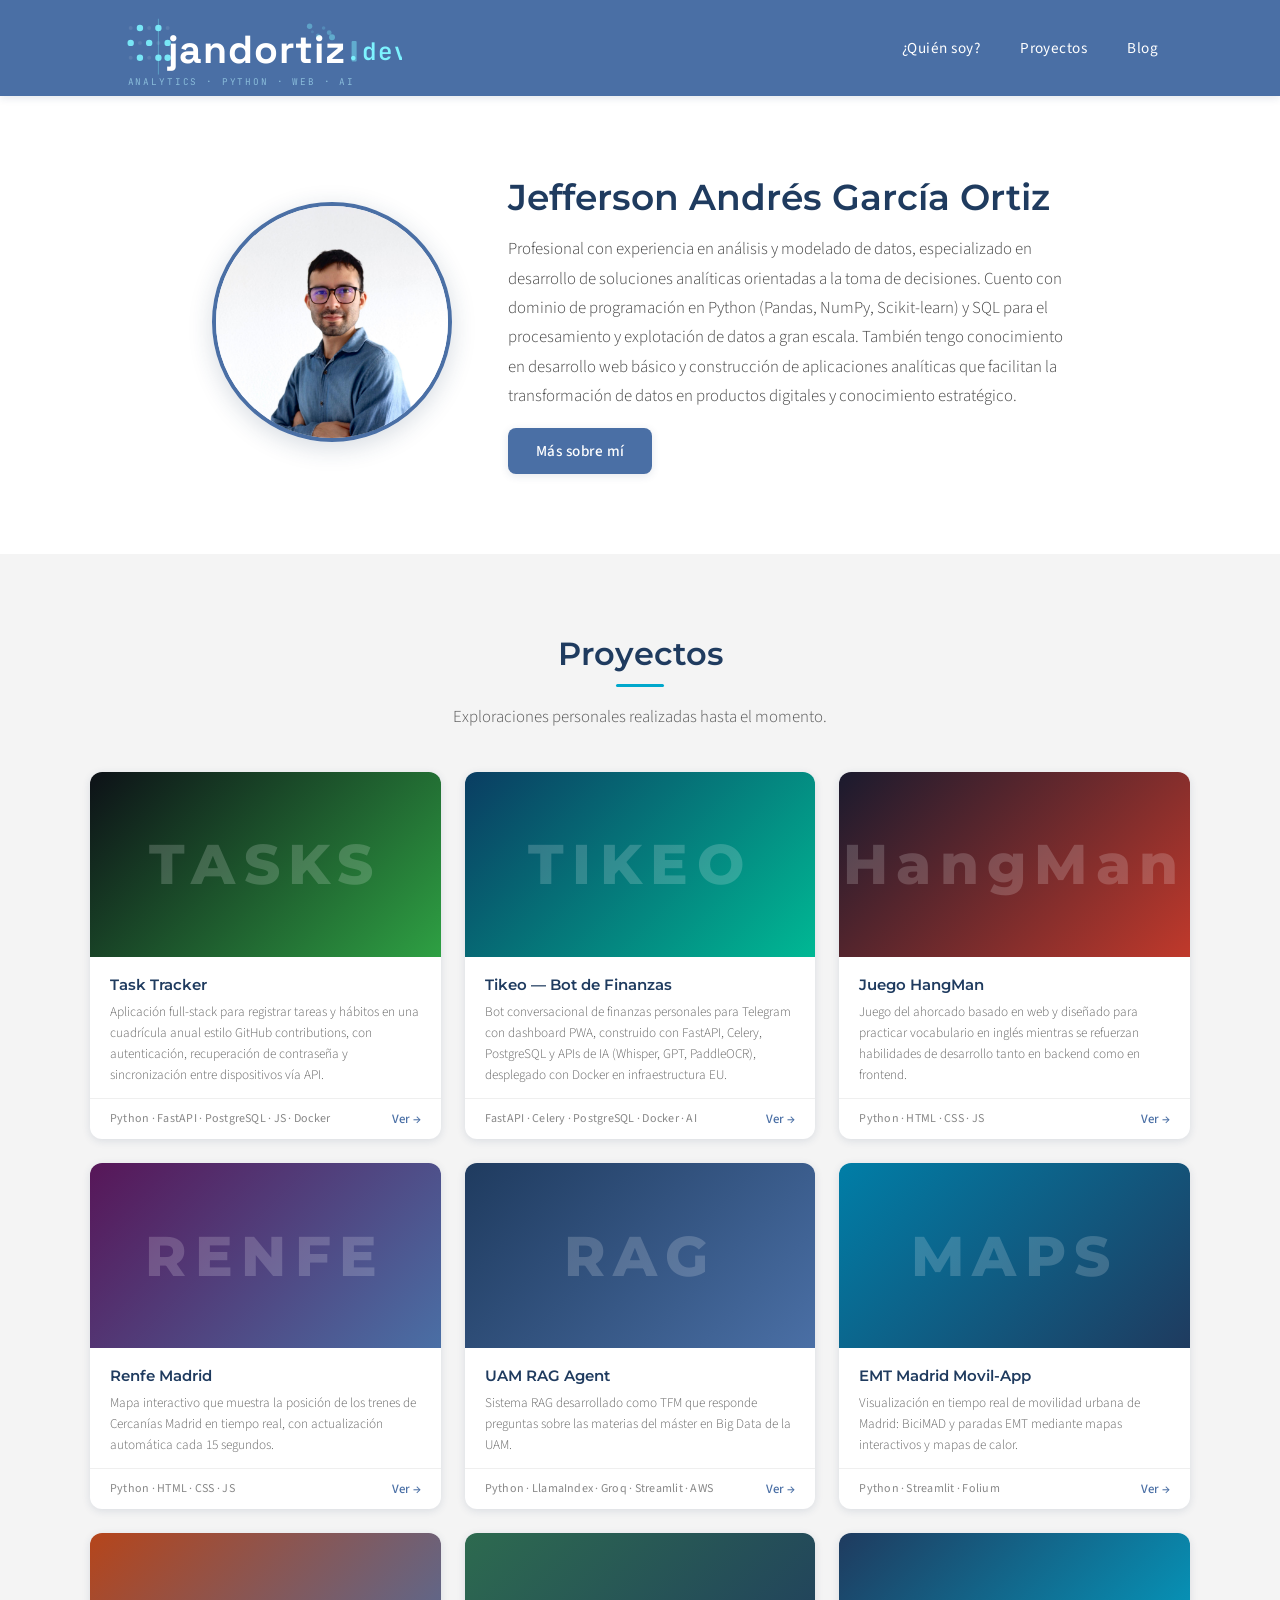
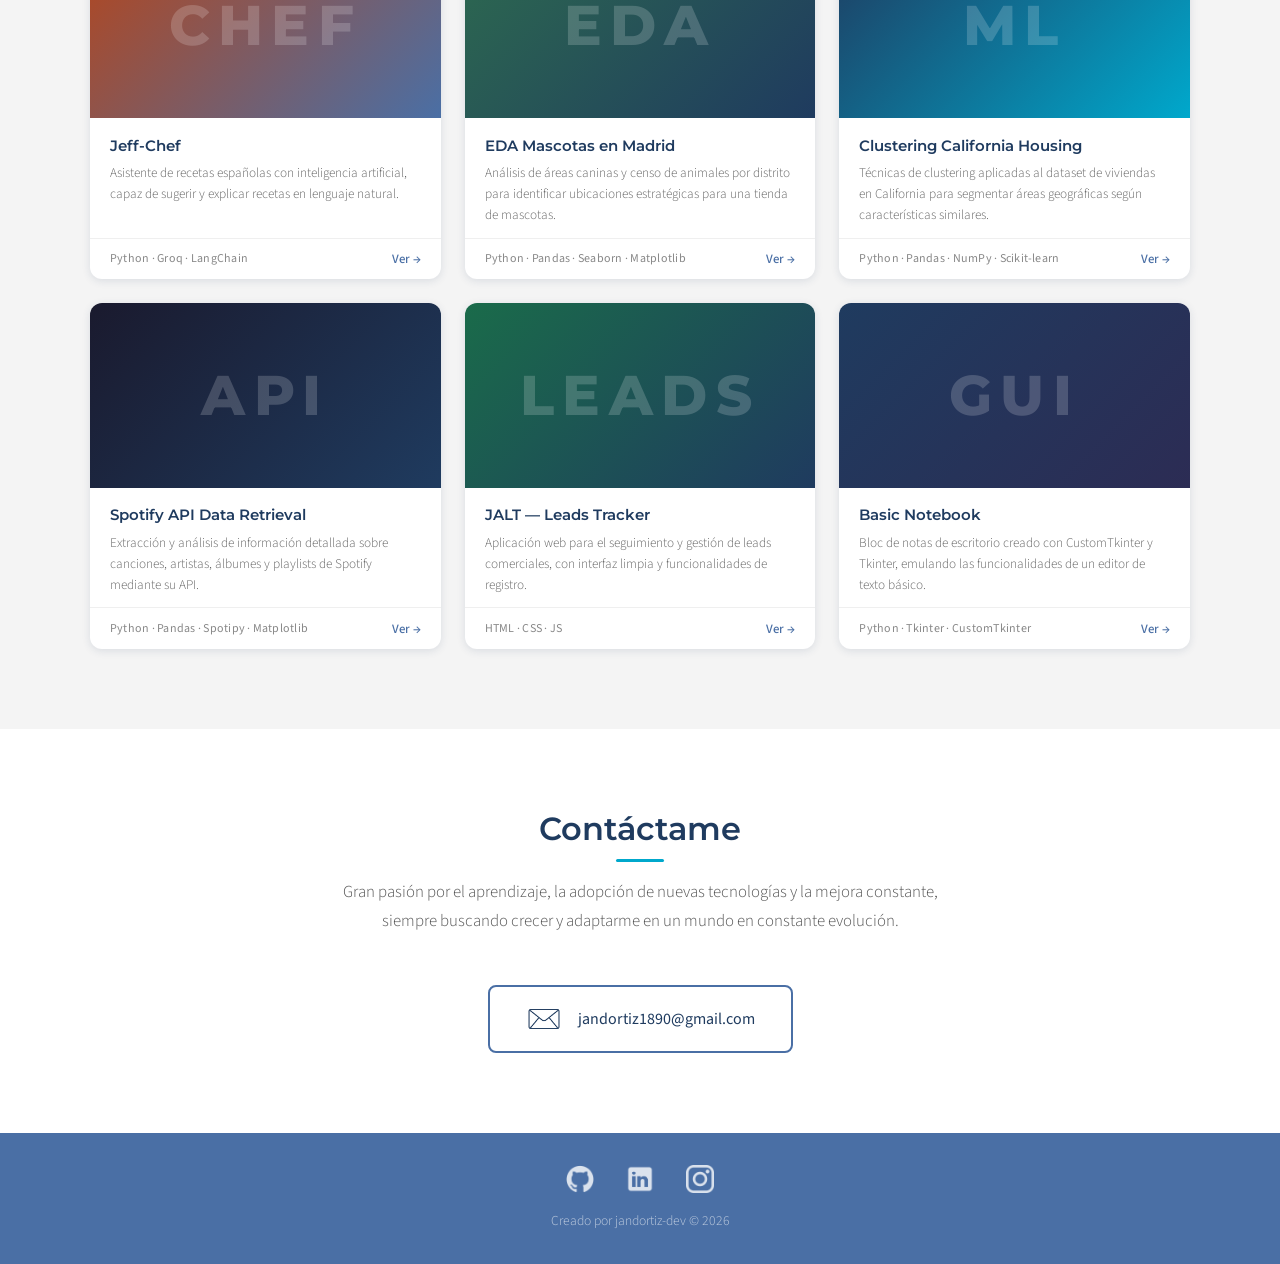
==== index.html @ bb6aba98 "feat: agrega tarjeta del proyecto Task Tracker con gradiente propio Aplicación full-stack de seguimi" ====
<!DOCTYPE html>
<html lang="es">

  <head>
    <meta charset="UTF-8">
    <meta name="viewport" content="width=device-width, initial-scale=1.0">
    <meta name="description" content="Portafolio de Jefferson Andrés García Ortiz, profesional en análisis y modelado de datos.">

    <link rel="preconnect" href="https://fonts.googleapis.com">
    <link rel="preconnect" href="https://fonts.gstatic.com" crossorigin>
    <link href="https://fonts.googleapis.com/css2?family=Montserrat:ital,wght@0,100..900;1,100..900&family=Source+Sans+3:ital,wght@0,200..900;1,200..900&display=swap" rel="stylesheet">
    <link href="https://fonts.googleapis.com/css2?family=Space+Grotesk:wght@700&family=JetBrains+Mono:wght@400;600&display=swap" rel="stylesheet">

    <link rel="stylesheet" href="./css/styles.css">

    <title>Jandortiz | Portafolio Web</title>

    <link href="./imgs/jeff-logo.png" rel="icon" type="image/x-icon">
  </head>

  <body>

    <!-- Navbar -->
    <header class="navbar-container">
      <nav class="navbar">
        <svg width="280" height="93" viewBox="0 0 280 93" xmlns="http://www.w3.org/2000/svg" aria-label="jandortiz.dev logo">
          <!-- Matrix dots -->
          <circle cx="8.68" cy="26.04" r="2" fill="rgba(255,255,255,0.18)" opacity="0.5"/>
          <circle cx="17.92" cy="26.04" r="3.2" fill="#7df3ff" opacity="0.9"/>
          <circle cx="27.16" cy="26.04" r="2" fill="rgba(255,255,255,0.18)" opacity="0.5"/>
          <circle cx="36.40" cy="26.04" r="3.2" fill="#7df3ff" opacity="0.9"/>
          <circle cx="45.64" cy="26.04" r="2" fill="rgba(255,255,255,0.18)" opacity="0.5"/>
          <circle cx="8.68" cy="40.92" r="3.2" fill="#7df3ff" opacity="0.9"/>
          <circle cx="17.92" cy="40.92" r="2" fill="rgba(255,255,255,0.18)" opacity="0.5"/>
          <circle cx="27.16" cy="40.92" r="3.2" fill="#7df3ff" opacity="0.9"/>
          <circle cx="36.40" cy="40.92" r="2" fill="rgba(255,255,255,0.18)" opacity="0.5"/>
          <circle cx="45.64" cy="40.92" r="3.2" fill="#7df3ff" opacity="0.9"/>
          <circle cx="8.68" cy="55.80" r="2" fill="rgba(255,255,255,0.18)" opacity="0.5"/>
          <circle cx="17.92" cy="55.80" r="3.2" fill="#7df3ff" opacity="0.9"/>
          <circle cx="27.16" cy="55.80" r="2" fill="rgba(255,255,255,0.18)" opacity="0.5"/>
          <circle cx="36.40" cy="55.80" r="3.2" fill="#7df3ff" opacity="0.9"/>
          <circle cx="45.64" cy="55.80" r="3.2" fill="#7df3ff" opacity="0.9"/>
          <!-- Vertical separator -->
          <line x1="36.40" y1="16.74" x2="36.40" y2="72.54" stroke="#7df3ff" stroke-width="1" opacity="0.35"/>
          <!-- Main wordmark -->
          <text x="46.20" y="51.15" dominant-baseline="middle" font-family="'Space Grotesk', sans-serif" font-weight="700" font-size="39.1" fill="#ffffff" letter-spacing="1">jandortiz<tspan font-family="'JetBrains Mono', monospace" font-weight="600" font-size="24.2" fill="#7df3ff">.dev</tspan></text>
          <!-- Scatter dots -->
          <circle cx="190.40" cy="29.76" r="1.5" fill="#7df3ff" opacity="0.15"/>
          <circle cx="201.60" cy="26.04" r="1.8" fill="#7df3ff" opacity="0.21"/>
          <circle cx="196.00" cy="33.48" r="2.1" fill="#7df3ff" opacity="0.27"/>
          <circle cx="207.20" cy="30.69" r="2.4" fill="#7df3ff" opacity="0.33"/>
          <circle cx="187.60" cy="24.18" r="2.7" fill="#7df3ff" opacity="0.39"/>
          <circle cx="210.00" cy="35.34" r="3.0" fill="#7df3ff" opacity="0.45"/>
          <!-- Cursor blink -->
          <rect x="229.60" y="39.06" width="5.04" height="20.46" rx="1" fill="#7df3ff" opacity="0.7">
            <animate attributeName="opacity" values="0.7;0.1;0.7" dur="1.2s" repeatCount="indefinite"/>
          </rect>
          <!-- Subtitle -->
          <text x="5.60" y="80.91" dominant-baseline="middle" font-family="'JetBrains Mono', monospace" font-weight="400" font-size="9.3" fill="rgba(180,240,255,0.6)" letter-spacing="4" textLength="229.60" lengthAdjust="spacing">ANALYTICS · PYTHON · WEB · AI</text>
        </svg>
        <ul class="nav-links">
          <li><a href="#sobre-mi">¿Quién soy?</a></li>
          <li><a href="#proyectos-personales">Proyectos</a></li>
          <li><a href="#">Blog</a></li>
        </ul>
      </nav>
    </header>

    <main>

      <!-- Sección hero -->
      <section class="hero-container" id="sobre-mi">
        <div class="hero-image">
          <img src="./imgs/foto_jefferson.jpg" alt="Foto de perfil de Jefferson García" />
        </div>
        <div class="hero-description">
          <!-- <span class="hero-label">Data Scientist & Analista de Datos</span> -->
          <h1>Jefferson Andrés García Ortiz</h1>
          <p class="hero-text">Profesional con experiencia en análisis y modelado de datos, especializado en desarrollo de soluciones analíticas orientadas a la toma de decisiones. Cuento con dominio de programación en Python (Pandas, NumPy, Scikit-learn) y SQL para el procesamiento y explotación de datos a gran escala. También tengo conocimiento en desarrollo web básico  y construcción de aplicaciones analíticas que facilitan la transformación de datos en productos digitales y conocimiento estratégico.</p>

          <a href="https://github.com/jandortiz/curriculum-vitae/blob/curriculum-vitae-pdf/jeff-curriculum-es.pdf" class="curriculum-pdf" target="_blank">Más sobre mí</a>
        </div>
      </section>

      <!-- Sección proyectos personales -->
      <section class="project-container" id="proyectos-personales">
        <div class="section-header">
          <h2>Proyectos</h2>
          <p class="section-subtitle">Exploraciones personales realizadas hasta el momento.</p>
        </div>

        <div class="project-grid">

          <!-- Task Tracker -->
          <article class="project-card">
            <a href="https://task-tracker.jandortiz.com/" target="_blank" class="card-thumb card-thumb--tracker">
              <span>TASKS</span>
            </a>
            <div class="card-body">
              <h3 class="card-title">Task Tracker</h3>
              <p class="card-desc">Aplicación full-stack para registrar tareas y hábitos en una cuadrícula anual estilo GitHub contributions, con autenticación, recuperación de contraseña y sincronización entre dispositivos vía API.</p>
            </div>
            <div class="card-footer">
              <div class="card-tech">
                <span class="card-tech-text">Python · FastAPI · PostgreSQL · JS · Docker</span>
              </div>
              <a href="https://task-tracker.jandortiz.com/" target="_blank" class="card-link">Ver →</a>
            </div>
          </article>

          <!-- Tikeo Bot -->
          <article class="project-card">
            <a href="https://web.telegram.org/k/#@tikeo_dev_bot" target="_blank" class="card-thumb card-thumb--tikeo">
              <span>TIKEO</span>
            </a>
            <div class="card-body">
              <h3 class="card-title">Tikeo — Bot de Finanzas</h3>
              <p class="card-desc">Bot conversacional de finanzas personales para Telegram con dashboard PWA, construido con FastAPI, Celery, PostgreSQL y APIs de IA (Whisper, GPT, PaddleOCR), desplegado con Docker en infraestructura EU.</p>
            </div>
            <div class="card-footer">
              <div class="card-tech">
                <span class="card-tech-text">FastAPI · Celery · PostgreSQL · Docker · AI</span>
              </div>
              <a href="https://web.telegram.org/k/#@tikeo_dev_bot" target="_blank" class="card-link">Ver →</a>
            </div>
          </article>

          <!-- The HangMan Game-->
          <article class="project-card">
            <a href="https://hangman-game.jandortiz.com/" target="_blank" class="card-thumb card-thumb--game">
              <span>HangMan</span>
            </a>
            <div class="card-body">
              <h3 class="card-title">Juego HangMan</h3>
              <p class="card-desc">Juego del ahorcado basado en web y diseñado para practicar vocabulario en inglés mientras se refuerzan habilidades de desarrollo tanto en backend como en frontend.</p>
            </div>
            <div class="card-footer">
              <div class="card-tech">
                <span class="card-tech-text">Python · HTML · CSS  · JS</span>
              </div>
              <a href="https://github.com/jandortiz/the-hangman-game" target="_blank" class="card-link">Ver →</a>
            </div>
          </article>

          <!-- RENFE Madrid-->
          <article class="project-card">
            <a href="https://renfe-madrid.jandortiz.com/" target="_blank" class="card-thumb card-thumb--re">
              <span>RENFE</span>
            </a>
            <div class="card-body">
              <h3 class="card-title">Renfe Madrid</h3>
              <p class="card-desc">Mapa interactivo que muestra la posición de los trenes de Cercanías Madrid en tiempo real, con actualización automática cada 15 segundos.</p>
            </div>
            <div class="card-footer">
              <div class="card-tech">
                <span class="card-tech-text">Python · HTML · CSS  · JS</span>
              </div>
              <a href="https://github.com/jandortiz/renfe-trains-madrid" target="_blank" class="card-link">Ver →</a>
            </div>
          </article>

          <!-- UAM RAG Agent -->
          <article class="project-card">
            <a href="https://github.com/jandortiz/uam-rag-agent" target="_blank" class="card-thumb card-thumb--ai">
              <span>RAG</span>
            </a>
            <div class="card-body">
              <h3 class="card-title">UAM RAG Agent</h3>
              <p class="card-desc">Sistema RAG desarrollado como TFM que responde preguntas sobre las materias del máster en Big Data de la UAM.</p>
            </div>
            <div class="card-footer">
              <div class="card-tech">
                <span class="card-tech-text">Python · LlamaIndex · Groq · Streamlit · AWS</span>
              </div>
              <a href="https://github.com/jandortiz/uam-rag-agent" target="_blank" class="card-link">Ver →</a>
            </div>
          </article>

          <!-- EMT Madrid Webapp -->
          <article class="project-card">
            <a href="https://github.com/jandortiz/EMT-Madrid-Webapp" target="_blank" class="card-thumb card-thumb--web">
              <span>MAPS</span>
            </a>
            <div class="card-body">
              <h3 class="card-title">EMT Madrid Movil-App</h3>
              <p class="card-desc">Visualización en tiempo real de movilidad urbana de Madrid: BiciMAD y paradas EMT mediante mapas interactivos y mapas de calor.</p>
            </div>
            <div class="card-footer">
              <div class="card-tech">
                <span class="card-tech-text">Python · Streamlit · Folium</span>
              </div>
              <a href="https://github.com/jandortiz/EMT-Madrid-Webapp" target="_blank" class="card-link">Ver →</a>
            </div>
          </article>

          <!-- Jeff-Chef -->
          <article class="project-card">
            <a href="https://jeff-chef.jandortiz.com/" target="_blank" class="card-thumb card-thumb--warm">
              <span>CHEF</span>
            </a>
            <div class="card-body">
              <h3 class="card-title">Jeff-Chef</h3>
              <p class="card-desc">Asistente de recetas españolas con inteligencia artificial, capaz de sugerir y explicar recetas en lenguaje natural.</p>
            </div>
            <div class="card-footer">
              <div class="card-tech">
                <span class="card-tech-text">Python · Groq · LangChain</span>
              </div>
              <a href="https://github.com/jandortiz/Jeff-Chef" target="_blank" class="card-link">Ver →</a>
            </div>
          </article>

          <!-- EDA Mascotas Madrid -->
          <article class="project-card">
            <a href="https://www.kaggle.com/code/jeffersongarciaor/eda-mascotas-de-compa-a-madrid/edit" target="_blank" class="card-thumb card-thumb--data">
              <span>EDA</span>
            </a>
            <div class="card-body">
              <h3 class="card-title">EDA Mascotas en Madrid</h3>
              <p class="card-desc">Análisis de áreas caninas y censo de animales por distrito para identificar ubicaciones estratégicas para una tienda de mascotas.</p>
            </div>
            <div class="card-footer">
              <div class="card-tech">
                <span class="card-tech-text">Python · Pandas · Seaborn · Matplotlib</span>
              </div>
              <a href="https://www.kaggle.com/code/jeffersongarciaor/eda-mascotas-de-compa-a-madrid/edit" target="_blank" class="card-link">Ver →</a>
            </div>
          </article>

          <!-- California Housing Clustering -->
          <article class="project-card">
            <a href="https://www.kaggle.com/code/jeffersongarciaor/californiahousingclustering" target="_blank" class="card-thumb card-thumb--ml">
              <span>ML</span>
            </a>
            <div class="card-body">
              <h3 class="card-title">Clustering California Housing</h3>
              <p class="card-desc">Técnicas de clustering aplicadas al dataset de viviendas en California para segmentar áreas geográficas según características similares.</p>
            </div>
            <div class="card-footer">
              <div class="card-tech">
                <span class="card-tech-text">Python · Pandas · NumPy · Scikit-learn</span>
              </div>
              <a href="https://www.kaggle.com/code/jeffersongarciaor/californiahousingclustering" target="_blank" class="card-link">Ver →</a>
            </div>
          </article>

          <!-- Spotify API -->
          <article class="project-card">
            <a href="https://www.kaggle.com/code/jeffersongarciaor/spotify-api-data-retrieving" target="_blank" class="card-thumb card-thumb--spotify">
              <span>API</span>
            </a>
            <div class="card-body">
              <h3 class="card-title">Spotify API Data Retrieval</h3>
              <p class="card-desc">Extracción y análisis de información detallada sobre canciones, artistas, álbumes y playlists de Spotify mediante su API.</p>
            </div>
            <div class="card-footer">
              <div class="card-tech">
                <span class="card-tech-text">Python · Pandas · Spotipy · Matplotlib</span>
              </div>
              <a href="https://www.kaggle.com/code/jeffersongarciaor/spotify-api-data-retrieving" target="_blank" class="card-link">Ver →</a>
            </div>
          </article>

          <!-- JALT Leads Tracker -->
          <article class="project-card">
            <a href="https://github.com/jandortiz/jalt-Just-Another-Leads-Tracker" target="_blank" class="card-thumb card-thumb--leads">
              <span>LEADS</span>
            </a>
            <div class="card-body">
              <h3 class="card-title">JALT — Leads Tracker</h3>
              <p class="card-desc">Aplicación web para el seguimiento y gestión de leads comerciales, con interfaz limpia y funcionalidades de registro.</p>
            </div>
            <div class="card-footer">
              <div class="card-tech">
                <span class="card-tech-text">HTML · CSS · JS</span>
              </div>
              <a href="https://github.com/jandortiz/jalt-Just-Another-Leads-Tracker" target="_blank" class="card-link">Ver →</a>
            </div>
          </article>

          <!-- Basic Notebook -->
          <article class="project-card">
            <a href="https://github.com/jandortiz/basic_notebook" target="_blank" class="card-thumb card-thumb--code">
              <span>GUI</span>
            </a>
            <div class="card-body">
              <h3 class="card-title">Basic Notebook</h3>
              <p class="card-desc">Bloc de notas de escritorio creado con CustomTkinter y Tkinter, emulando las funcionalidades de un editor de texto básico.</p>
            </div>
            <div class="card-footer">
              <div class="card-tech">
                <span class="card-tech-text">Python · Tkinter · CustomTkinter</span>
              </div>
              <a href="https://github.com/jandortiz/basic_notebook" target="_blank" class="card-link">Ver →</a>
            </div>
          </article>

        </div>
      </section>

      <!-- Sección contáctame -->
      <section class="contactme-container">
        <div class="section-header">
          <h2>Contáctame</h2>
          <p class="section-subtitle">Gran pasión por el aprendizaje, la adopción de nuevas tecnologías y la mejora constante, siempre buscando crecer y adaptarme en un mundo en constante evolución.</p>
        </div>
        <div class="contactme-links">
          <a href="mailto:jandortiz1890@gmail.com" class="contact-link">
            <img class="contact-img" src="./imgs/correo.png" width="36px" alt="Correo electrónico" />
            <span>jandortiz1890@gmail.com</span>
          </a>
        </div>
      </section>

    </main>

    <!-- Pie de página -->
    <footer class="footer-container">
      <div class="footer-content">
        <div class="footer-links">
          <a href="https://github.com/jandortiz" target="_blank"><img class="footer-img" src="./imgs/github-mark.png" width="28px" alt="Github" /></a>
          <a href="https://www.linkedin.com/in/jandortiz/" target="_blank"><img class="footer-img" src="./imgs/linkedin-mark.png" width="28px" alt="LinkedIn" /></a>
          <a href="https://www.instagram.com/jand_ortiz90/" target="_blank"><img class="footer-img" src="./imgs/instagram-mark.png" width="28px" alt="Instagram" /></a>
        </div>
        <p>Creado por jandortiz-dev &copy; <span id="year"></span></p>
      </div>
    </footer>

  <script>
    document.getElementById("year").textContent = new Date().getFullYear();
  </script>
  </body>
</html>
---- css/styles.css ----
/* ========================
   Variables
   ======================== */
:root {
  --color-primary: #1f3b5f;
  --color-brand: #4a6fa5;
  --color-accent: #00A8CC;
  --color-bg-light: #f4f4f4;
  --color-white: #ffffff;
  --font-heading: "Montserrat", sans-serif;
  --font-body: "Source Sans 3", sans-serif;
  --shadow-sm: 0 2px 8px rgba(31, 59, 95, 0.12);
  --shadow-md: 0 6px 24px rgba(31, 59, 95, 0.18);
  --radius: 8px;
  --transition: 0.3s ease;
}


/* ========================
   Reset
   ======================== */
*, *::before, *::after {
  box-sizing: border-box;
  margin: 0;
  padding: 0;
}

html {
  scroll-behavior: smooth;
}

body {
  font-family: var(--font-body);
  color: var(--color-primary);
  background-color: var(--color-white);
}


/* ========================
   Tipografía
   ======================== */
h1 {
  font-family: var(--font-heading);
  font-weight: 600;
  font-size: 2.25rem;
  line-height: 1.2;
  color: var(--color-primary);
}

h2 {
  font-family: var(--font-heading);
  font-weight: 600;
  font-size: 2rem;
  color: var(--color-primary);
  position: relative;
  display: inline-block;
  padding-bottom: 14px;
}

h2::after {
  content: "";
  position: absolute;
  bottom: 0;
  left: 50%;
  transform: translateX(-50%);
  width: 48px;
  height: 3px;
  background: var(--color-accent);
  border-radius: 2px;
}

p {
  font-family: var(--font-body);
  font-weight: 300;
  line-height: 1.75;
}

a {
  text-decoration: none;
  color: inherit;
  transition: color var(--transition);
}


/* ========================
   Navbar
   ======================== */
.navbar-container {
  position: sticky;
  top: 0;
  z-index: 100;
  background-color: var(--color-brand);
  box-shadow: var(--shadow-sm);
}

.navbar {
  display: flex;
  align-items: center;
  justify-content: space-between;
  max-width: 1100px;
  margin: 0 auto;
  padding: 0 2rem;
  height: 96px;
}

.navbar img {
  display: block;
}

.nav-links {
  list-style: none;
  display: flex;
  gap: 2.5rem;
}

.nav-links a {
  color: var(--color-white);
  font-family: var(--font-body);
  font-weight: 400;
  font-size: 0.95rem;
  letter-spacing: 0.03em;
  padding-bottom: 4px;
  border-bottom: 2px solid transparent;
  transition: border-color var(--transition);
}

.nav-links a:hover {
  color: var(--color-white);
  border-bottom-color: var(--color-accent);
}


/* ========================
   Hero
   ======================== */
.hero-container {
  display: flex;
  flex-wrap: wrap;
  align-items: center;
  justify-content: center;
  gap: 3.5rem;
  padding: 5rem 2rem;
  max-width: 1100px;
  margin: 0 auto;
}

.hero-image img {
  width: 240px;
  height: 240px;
  object-fit: cover;
  border-radius: 50%;
  border: 4px solid var(--color-brand);
  box-shadow: var(--shadow-md);
}

.hero-description {
  flex: 1;
  min-width: 280px;
  max-width: 560px;
  display: flex;
  flex-direction: column;
  gap: 1rem;
}

.hero-label {
  font-family: var(--font-body);
  font-size: 0.85rem;
  font-weight: 500;
  color: var(--color-brand);
  letter-spacing: 0.08em;
  text-transform: uppercase;
}

.hero-text {
  font-size: 1.05rem;
  color: #444;
}

.curriculum-pdf {
  display: inline-block;
  align-self: flex-start;
  background-color: var(--color-brand);
  color: var(--color-white);
  border-radius: var(--radius);
  padding: 12px 28px;
  font-family: var(--font-body);
  font-weight: 500;
  font-size: 0.95rem;
  letter-spacing: 0.03em;
  box-shadow: var(--shadow-sm);
  transition: background-color var(--transition), box-shadow var(--transition), transform var(--transition);
}

.curriculum-pdf:hover {
  background-color: var(--color-accent);
  color: var(--color-white);
  box-shadow: var(--shadow-md);
  transform: translateY(-2px);
}


/* ========================
   Secciones compartidas
   ======================== */
.section-header {
  text-align: center;
  margin-bottom: 2.5rem;
}

.section-subtitle {
  margin-top: 1rem;
  font-size: 1.05rem;
  color: #555;
  max-width: 620px;
  margin-left: auto;
  margin-right: auto;
}


/* ========================
   Proyectos
   ======================== */
.project-container {
  width: 100%;
  padding: 5rem 2rem;
  background-color: var(--color-bg-light);
}

.project-container .section-header {
  max-width: 1100px;
  margin-left: auto;
  margin-right: auto;
}

/* Grid */
.project-grid {
  display: grid;
  grid-template-columns: repeat(3, 1fr);
  gap: 1.5rem;
  max-width: 1100px;
  margin: 0 auto;
}

/* Tarjeta */
.project-card {
  background: var(--color-white);
  border-radius: 12px;
  overflow: hidden;
  box-shadow: var(--shadow-sm);
  display: flex;
  flex-direction: column;
  transition: box-shadow var(--transition), transform var(--transition);
}

.project-card:hover {
  box-shadow: var(--shadow-md);
  transform: translateY(-5px);
}

/* Portada */
.card-thumb {
  display: block;
  height: 185px;
  overflow: hidden;
  flex-shrink: 0;
}

.card-thumb img {
  width: 100%;
  height: 100%;
  object-fit: cover;
  transition: transform 0.4s ease;
}

.project-card:hover .card-thumb img {
  transform: scale(1.05);
}

/* Portadas con gradiente */
.card-thumb--re,
.card-thumb--tracker,
.card-thumb--tikeo,
.card-thumb--game,
.card-thumb--ai,
.card-thumb--web,
.card-thumb--warm,
.card-thumb--data,
.card-thumb--ml,
.card-thumb--spotify,
.card-thumb--leads,
.card-thumb--code {
  display: flex;
  align-items: center;
  justify-content: center;
}

.card-thumb--re      { background: linear-gradient(135deg, #571658 0%, #4a6fa5 100%); }
.card-thumb--tracker { background: linear-gradient(135deg, #0d1117 0%, #2ea043 100%); }
.card-thumb--tikeo   { background: linear-gradient(135deg, #0a3d62 0%, #00b894 100%); }
.card-thumb--game    { background: linear-gradient(135deg, #1a1a2e 0%, #c0392b 100%); }
.card-thumb--ai      { background: linear-gradient(135deg, #1f3b5f 0%, #4a6fa5 100%); }
.card-thumb--web     { background: linear-gradient(135deg, #007ea7 0%, #1f3b5f 100%); }
.card-thumb--warm    { background: linear-gradient(135deg, #b5451b 0%, #4a6fa5 100%); }
.card-thumb--data    { background: linear-gradient(135deg, #2d6a4f 0%, #1f3b5f 100%); }
.card-thumb--ml      { background: linear-gradient(135deg, #1f3b5f 0%, #00A8CC 100%); }
.card-thumb--spotify { background: linear-gradient(135deg, #1a1a2e 0%, #1f3b5f 100%); }
.card-thumb--leads   { background: linear-gradient(135deg, #1a6b4a 0%, #1f3b5f 100%); }
.card-thumb--code    { background: linear-gradient(135deg, #1f3b5f 0%, #2c2c54 100%); }

.card-thumb--re span,
.card-thumb--tracker span,
.card-thumb--tikeo span,
.card-thumb--game span,
.card-thumb--ai span,
.card-thumb--web span,
.card-thumb--warm span,
.card-thumb--data span,
.card-thumb--ml span,
.card-thumb--spotify span,
.card-thumb--leads span,
.card-thumb--code span {
  font-family: var(--font-heading);
  font-size: 3.5rem;
  font-weight: 800;
  color: rgba(255, 255, 255, 0.18);
  letter-spacing: 0.15em;
  user-select: none;
}

/* Cuerpo */
.card-body {
  padding: 1.1rem 1.25rem 0.75rem;
  flex: 1;
}

.card-title {
  font-family: var(--font-heading);
  font-size: 0.95rem;
  font-weight: 600;
  color: var(--color-primary);
  margin-bottom: 0.45rem;
}

.card-desc {
  font-size: 0.83rem;
  color: #666;
  line-height: 1.6;
}

/* Footer de tarjeta */
.card-footer {
  display: flex;
  align-items: center;
  justify-content: space-between;
  padding: 0.7rem 1.25rem;
  border-top: 1px solid #efefef;
}

.card-tech {
  display: flex;
  align-items: center;
  gap: 7px;
}

.card-tech img {
  display: block;
  opacity: 0.85;
}

.card-tech-text {
  font-family: var(--font-body);
  font-size: 0.75rem;
  font-weight: 400;
  color: #888;
  letter-spacing: 0.02em;
}

.card-link {
  display: flex;
  align-items: center;
  gap: 5px;
  font-family: var(--font-body);
  font-size: 0.8rem;
  font-weight: 500;
  color: var(--color-brand);
  white-space: nowrap;
  transition: color var(--transition);
}

.card-link img {
  filter: invert(35%) sepia(28%) saturate(800%) hue-rotate(182deg) brightness(90%);
}

.card-link:hover {
  color: var(--color-accent);
}


/* ========================
   Contáctame
   ======================== */
.contactme-container {
  width: 100%;
  padding: 5rem 2rem;
  display: flex;
  flex-direction: column;
  align-items: center;
}

.contactme-links {
  display: flex;
  flex-direction: column;
  align-items: center;
  gap: 1rem;
  margin-top: 0.5rem;
}

.contact-link {
  display: flex;
  align-items: center;
  gap: 1rem;
  padding: 0.875rem 2.25rem;
  border: 2px solid var(--color-brand);
  border-radius: var(--radius);
  color: var(--color-primary);
  font-family: var(--font-body);
  font-size: 1rem;
  font-weight: 400;
  transition: background-color var(--transition), color var(--transition);
}

.contact-link:hover {
  background-color: var(--color-brand);
  color: var(--color-white);
}

.contact-img {
  filter: invert(16%) sepia(60%) saturate(1043%) hue-rotate(182deg) brightness(91%) contrast(86%);
  transition: filter var(--transition);
}

.contact-link:hover .contact-img {
  filter: brightness(0) invert(1);
}


/* ========================
   Footer
   ======================== */
.footer-container {
  background-color: var(--color-brand);
  width: 100%;
}

.footer-content {
  display: flex;
  flex-direction: column;
  align-items: center;
  gap: 1rem;
  padding: 2rem;
  max-width: 1100px;
  margin: 0 auto;
}

.footer-links {
  display: flex;
  gap: 2rem;
  align-items: center;
}

.footer-img {
  display: block;
  filter: brightness(0) invert(1);
  opacity: 0.8;
  transition: opacity var(--transition), transform var(--transition), filter var(--transition);
}

.footer-img:hover {
  opacity: 1;
  transform: scale(1.15);
  filter: invert(43%) sepia(90%) saturate(673%) hue-rotate(149deg) brightness(98%) contrast(101%);
}

.footer-content p {
  font-family: var(--font-body);
  font-weight: 300;
  font-size: 0.85rem;
  color: rgba(255, 255, 255, 0.65);
  text-align: center;
}


/* ========================
   Responsive
   ======================== */
@media (max-width: 768px) {
  h1 { font-size: 1.8rem; }
  h2 { font-size: 1.65rem; }

  .navbar {
    padding: 0 1.25rem;
  }

  .nav-links {
    gap: 1.5rem;
  }

  .hero-container {
    flex-direction: column;
    text-align: center;
    padding: 3.5rem 1.5rem;
    gap: 2rem;
  }

  .hero-description {
    align-items: center;
  }

  .curriculum-pdf {
    align-self: center;
  }

  .project-grid {
    grid-template-columns: repeat(2, 1fr);
  }

  .project-container,
  .contactme-container {
    padding: 3.5rem 1.5rem;
  }
}

@media (max-width: 480px) {
  .nav-links {
    gap: 1rem;
  }

  .nav-links a {
    font-size: 0.85rem;
  }

  .project-grid {
    grid-template-columns: 1fr;
  }
}
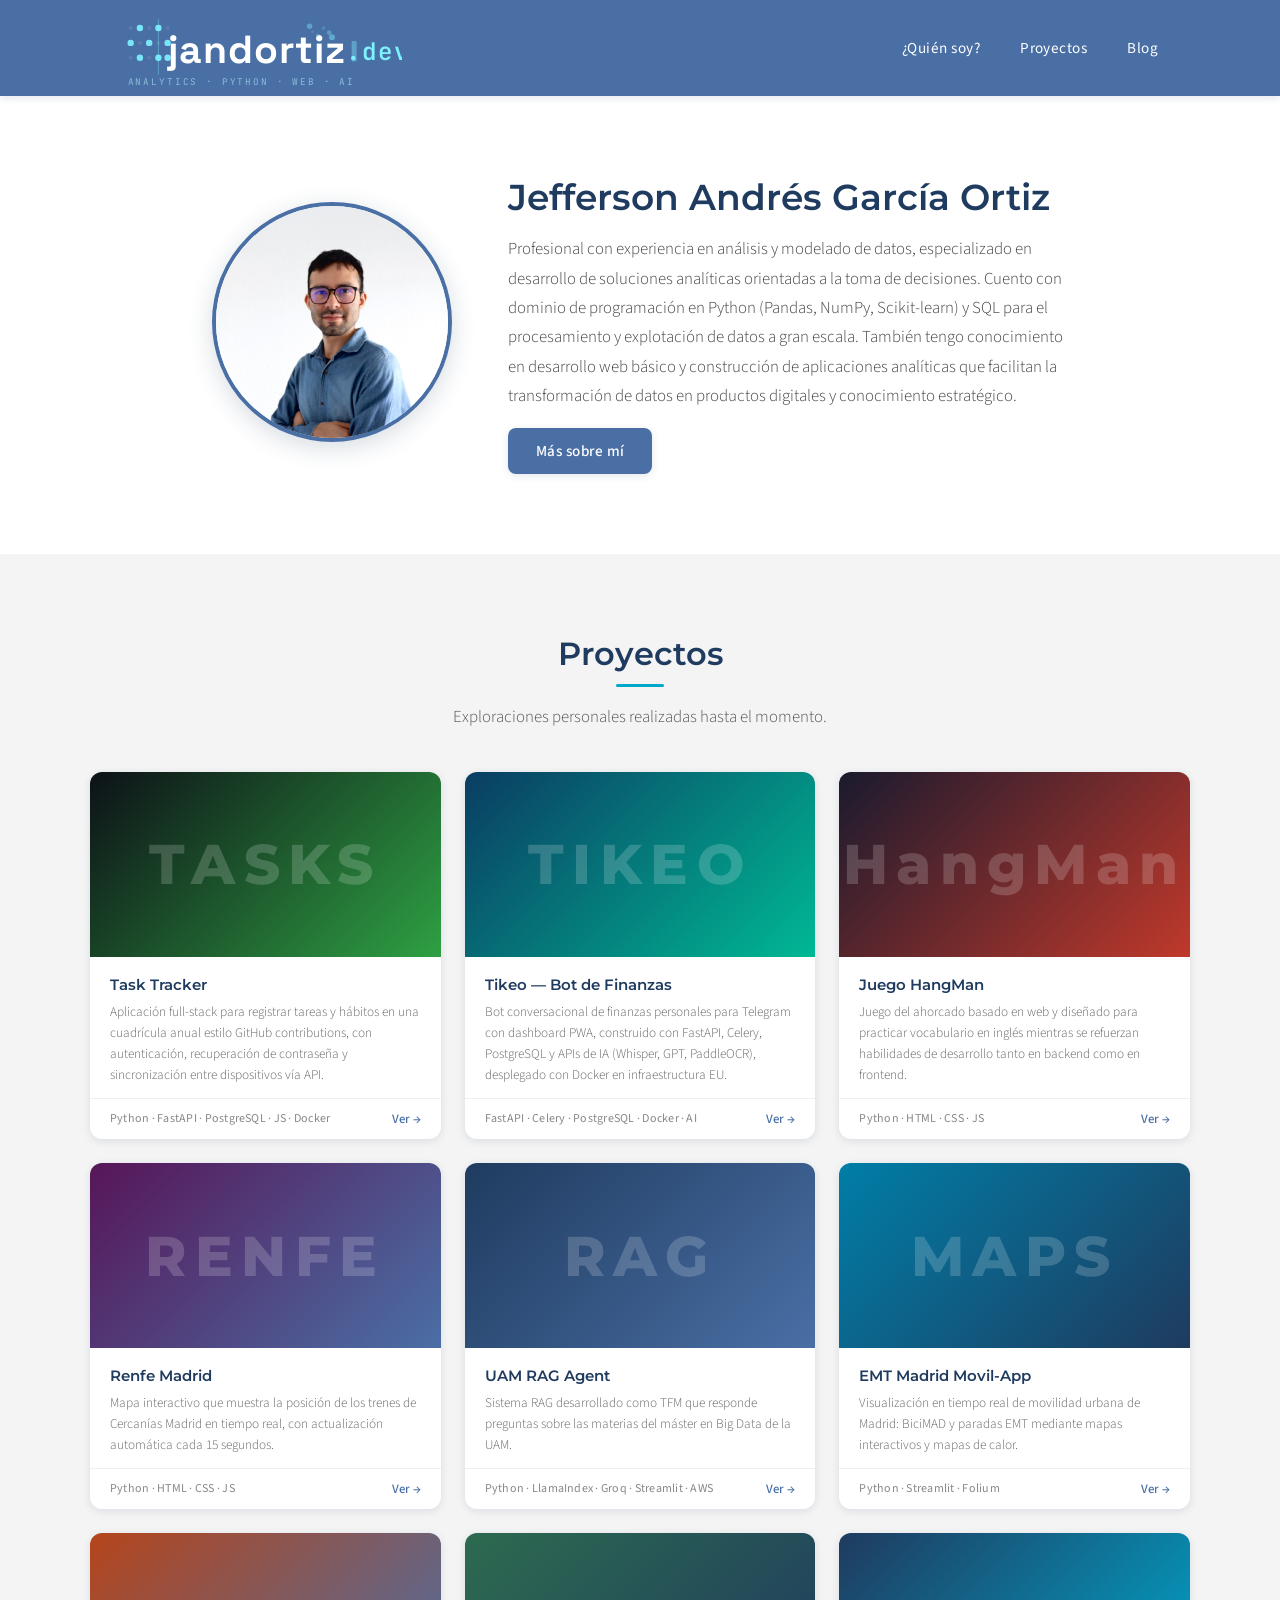
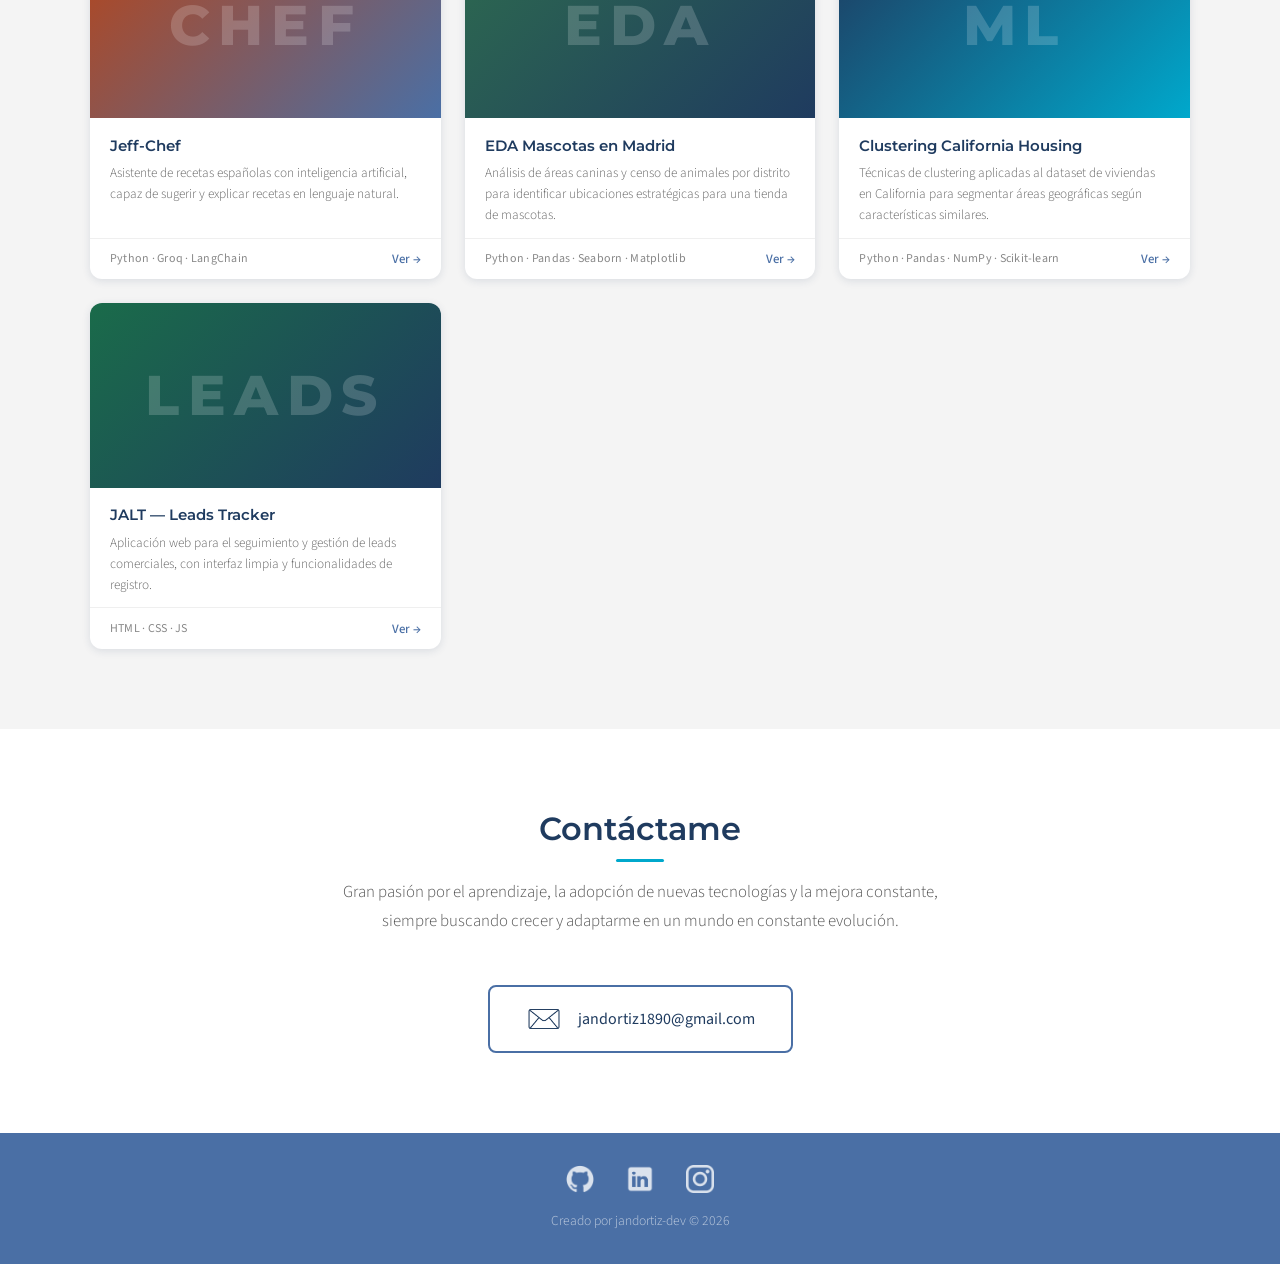
==== commit c5e523fc: "feat: update the shown projects." ====
--- a/index.html
+++ b/index.html
@@ -244,23 +244,7 @@
             </div>
           </article>
 
-          <!-- Spotify API -->
-          <article class="project-card">
-            <a href="https://www.kaggle.com/code/jeffersongarciaor/spotify-api-data-retrieving" target="_blank" class="card-thumb card-thumb--spotify">
-              <span>API</span>
-            </a>
-            <div class="card-body">
-              <h3 class="card-title">Spotify API Data Retrieval</h3>
-              <p class="card-desc">Extracción y análisis de información detallada sobre canciones, artistas, álbumes y playlists de Spotify mediante su API.</p>
-            </div>
-            <div class="card-footer">
-              <div class="card-tech">
-                <span class="card-tech-text">Python · Pandas · Spotipy · Matplotlib</span>
-              </div>
-              <a href="https://www.kaggle.com/code/jeffersongarciaor/spotify-api-data-retrieving" target="_blank" class="card-link">Ver →</a>
-            </div>
-          </article>
-
+          
           <!-- JALT Leads Tracker -->
           <article class="project-card">
             <a href="https://github.com/jandortiz/jalt-Just-Another-Leads-Tracker" target="_blank" class="card-thumb card-thumb--leads">
@@ -278,22 +262,7 @@
             </div>
           </article>
 
-          <!-- Basic Notebook -->
-          <article class="project-card">
-            <a href="https://github.com/jandortiz/basic_notebook" target="_blank" class="card-thumb card-thumb--code">
-              <span>GUI</span>
-            </a>
-            <div class="card-body">
-              <h3 class="card-title">Basic Notebook</h3>
-              <p class="card-desc">Bloc de notas de escritorio creado con CustomTkinter y Tkinter, emulando las funcionalidades de un editor de texto básico.</p>
-            </div>
-            <div class="card-footer">
-              <div class="card-tech">
-                <span class="card-tech-text">Python · Tkinter · CustomTkinter</span>
-              </div>
-              <a href="https://github.com/jandortiz/basic_notebook" target="_blank" class="card-link">Ver →</a>
-            </div>
-          </article>
+
 
         </div>
       </section>
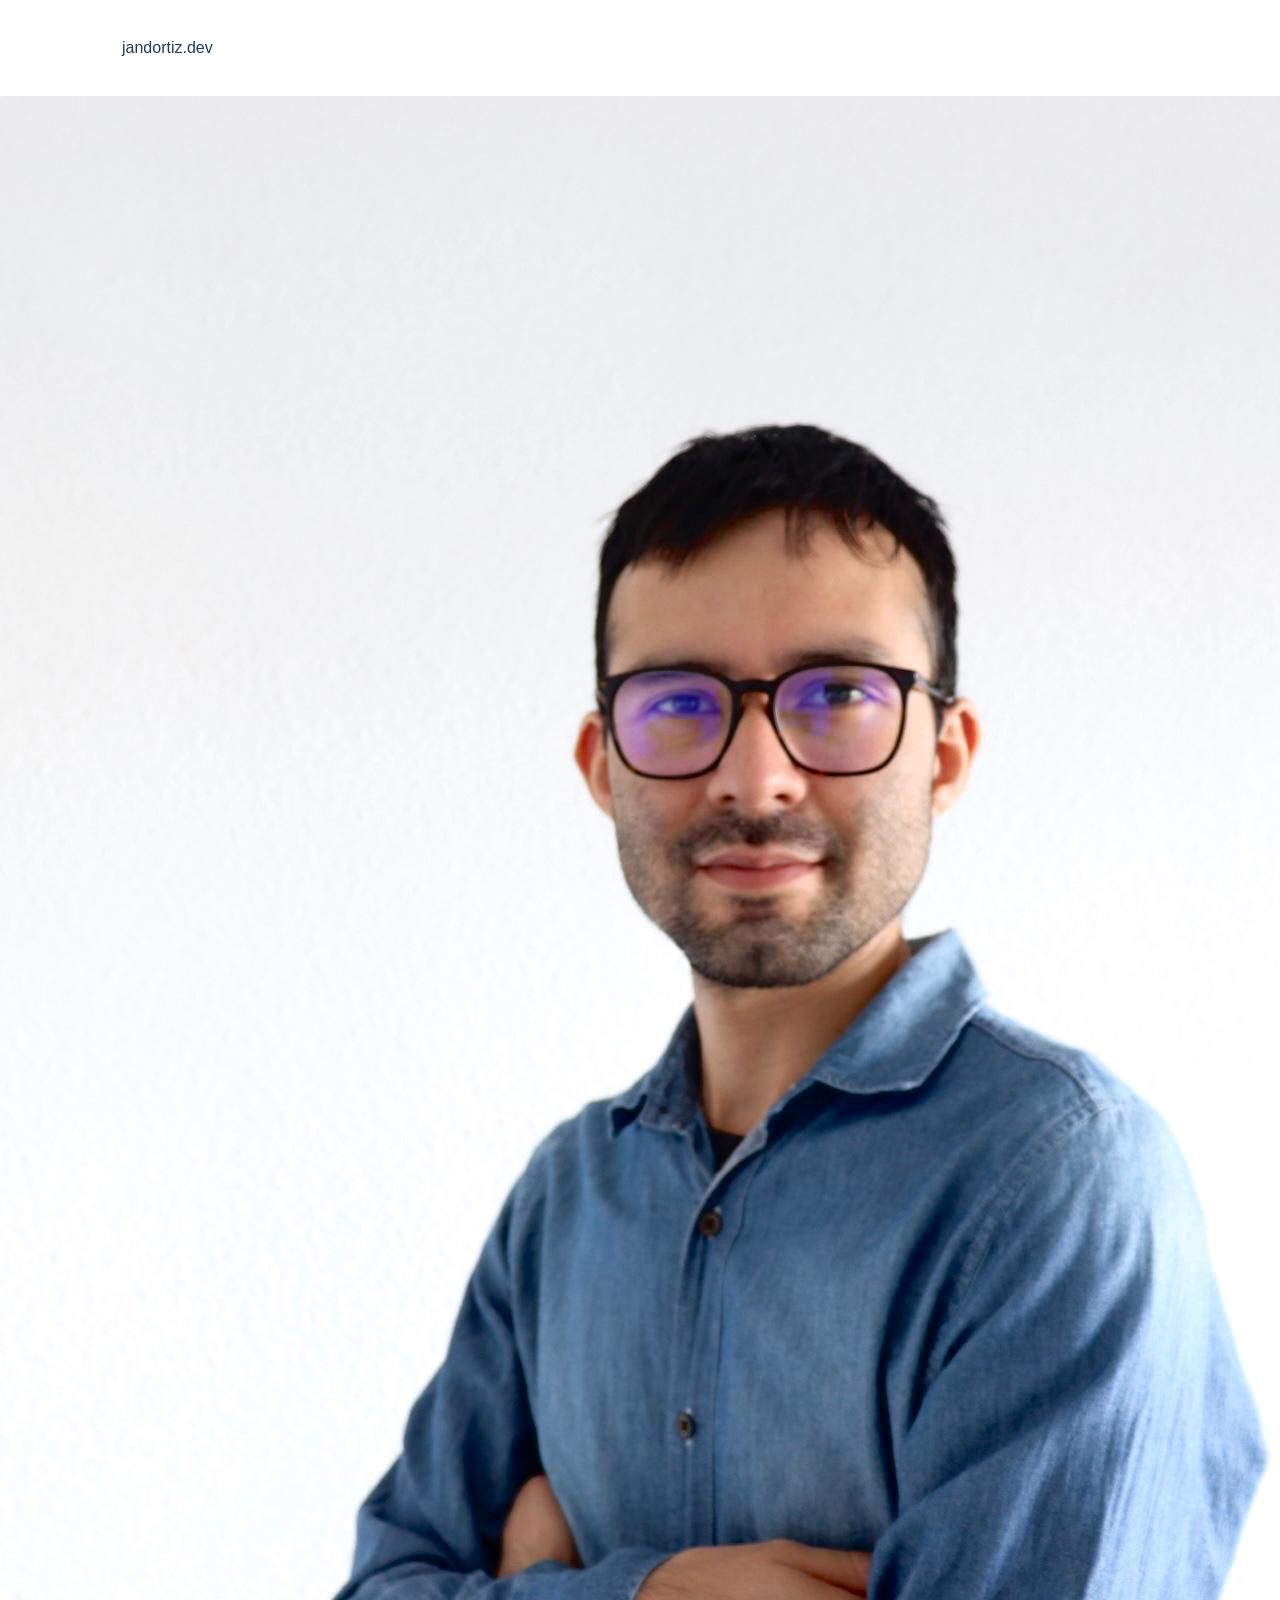
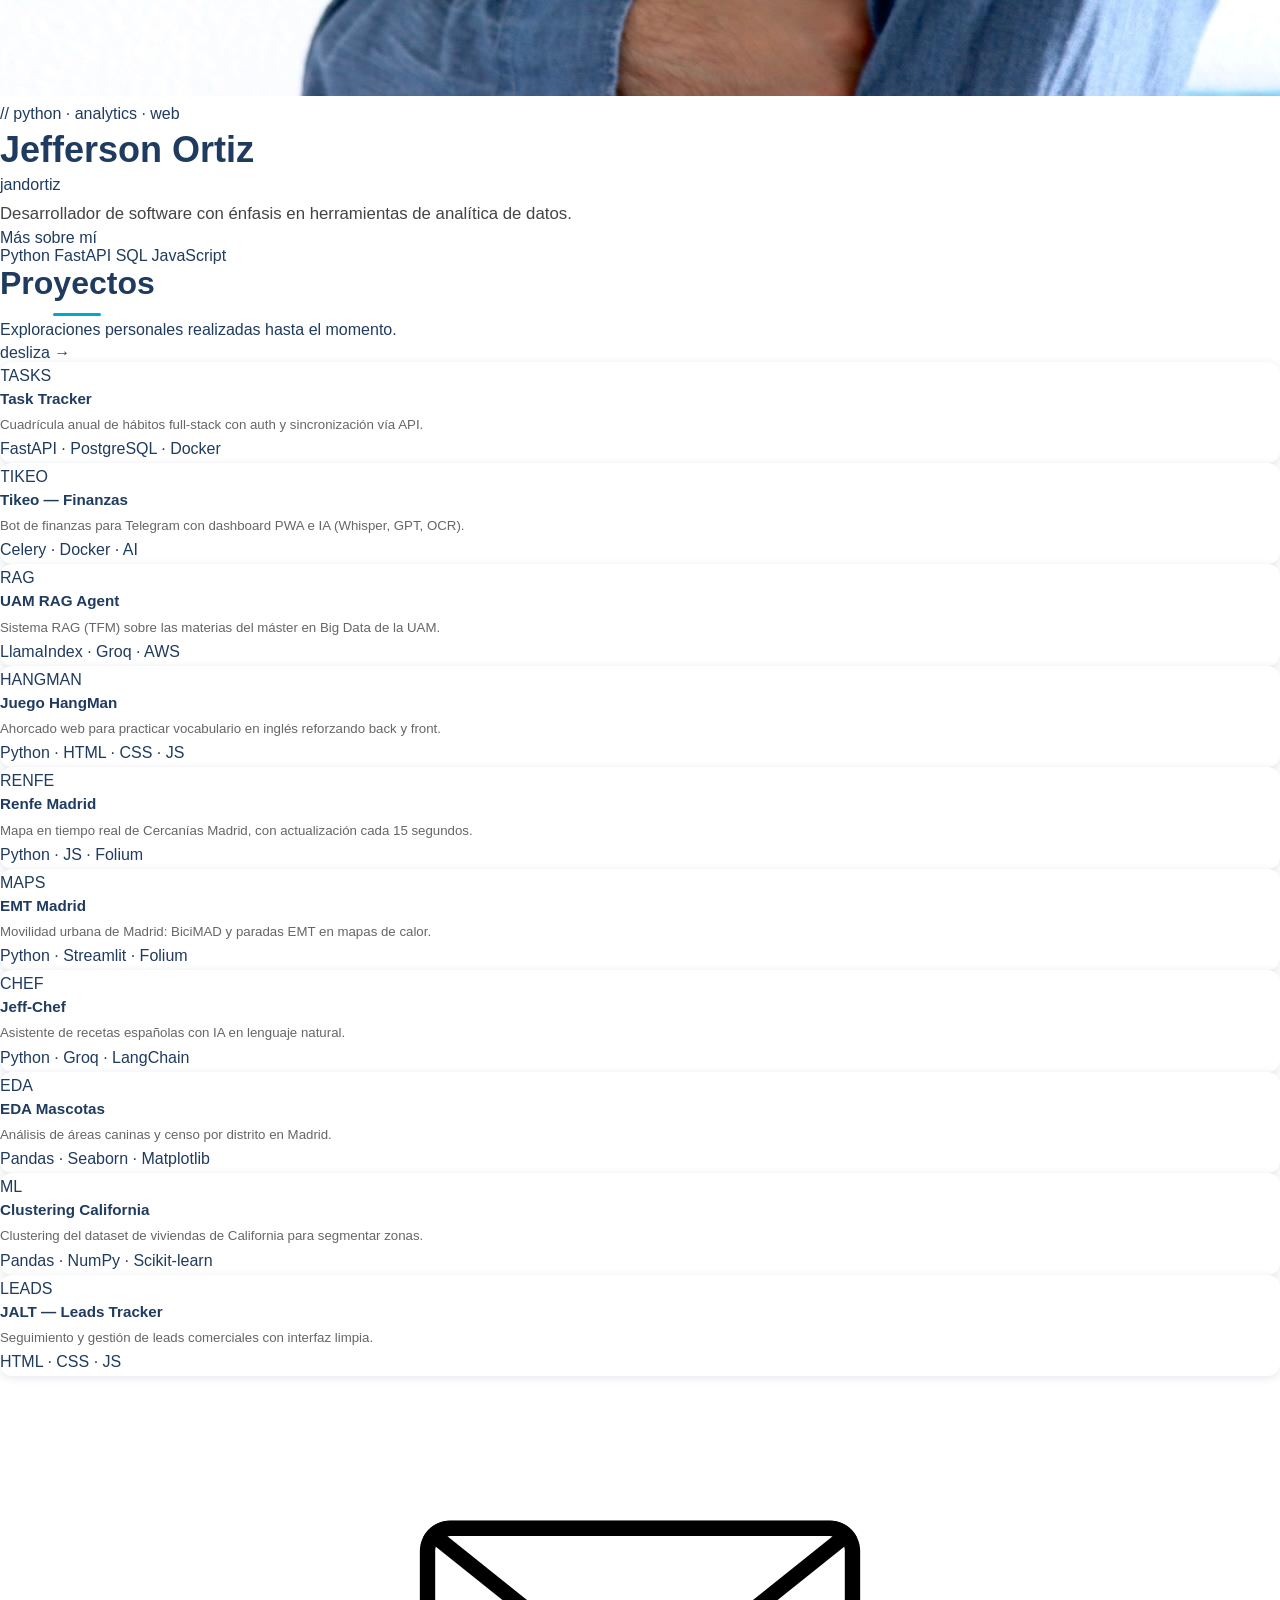
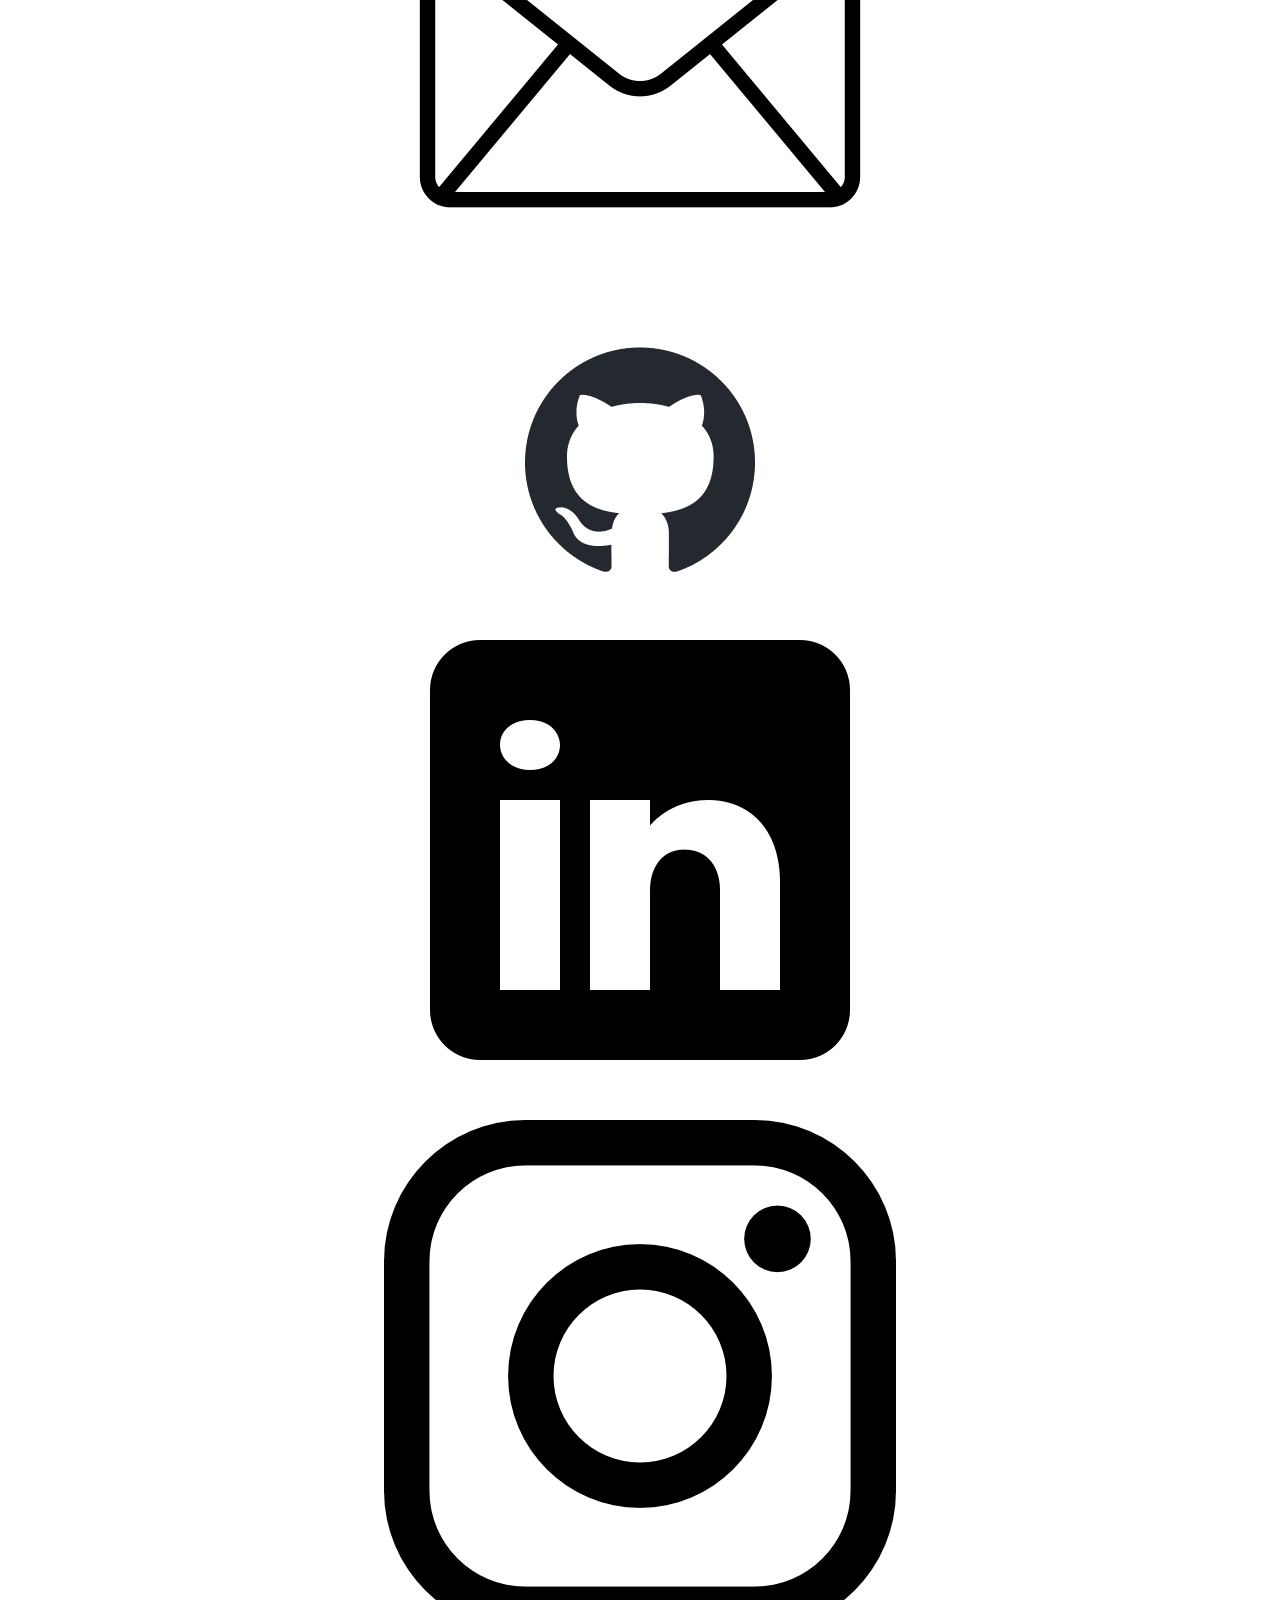
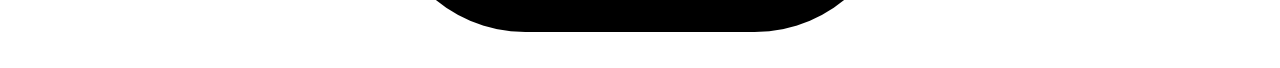
==== commit 3284343c: "refactor: actualiza toda la estructura de la página." ====
--- a/index.html
+++ b/index.html
@@ -4,12 +4,11 @@
   <head>
     <meta charset="UTF-8">
     <meta name="viewport" content="width=device-width, initial-scale=1.0">
-    <meta name="description" content="Portafolio de Jefferson Andrés García Ortiz, profesional en análisis y modelado de datos.">
+    <meta name="description" content="Portafolio de Jefferson Ortiz (jandortiz), desarrollador de software con énfasis en herramientas de analítica de datos.">
 
     <link rel="preconnect" href="https://fonts.googleapis.com">
     <link rel="preconnect" href="https://fonts.gstatic.com" crossorigin>
-    <link href="https://fonts.googleapis.com/css2?family=Montserrat:ital,wght@0,100..900;1,100..900&family=Source+Sans+3:ital,wght@0,200..900;1,200..900&display=swap" rel="stylesheet">
-    <link href="https://fonts.googleapis.com/css2?family=Space+Grotesk:wght@700&family=JetBrains+Mono:wght@400;600&display=swap" rel="stylesheet">
+    <link href="https://fonts.googleapis.com/css2?family=Space+Grotesk:wght@400;500;700&family=DM+Sans:opsz,wght@9..40,400;9..40,500;9..40,700&family=JetBrains+Mono:wght@400;500&display=swap" rel="stylesheet">
 
     <link rel="stylesheet" href="./css/styles.css">
 
@@ -21,282 +20,146 @@
   <body>
 
     <!-- Navbar -->
-    <header class="navbar-container">
-      <nav class="navbar">
-        <svg width="280" height="93" viewBox="0 0 280 93" xmlns="http://www.w3.org/2000/svg" aria-label="jandortiz.dev logo">
-          <!-- Matrix dots -->
-          <circle cx="8.68" cy="26.04" r="2" fill="rgba(255,255,255,0.18)" opacity="0.5"/>
-          <circle cx="17.92" cy="26.04" r="3.2" fill="#7df3ff" opacity="0.9"/>
-          <circle cx="27.16" cy="26.04" r="2" fill="rgba(255,255,255,0.18)" opacity="0.5"/>
-          <circle cx="36.40" cy="26.04" r="3.2" fill="#7df3ff" opacity="0.9"/>
-          <circle cx="45.64" cy="26.04" r="2" fill="rgba(255,255,255,0.18)" opacity="0.5"/>
-          <circle cx="8.68" cy="40.92" r="3.2" fill="#7df3ff" opacity="0.9"/>
-          <circle cx="17.92" cy="40.92" r="2" fill="rgba(255,255,255,0.18)" opacity="0.5"/>
-          <circle cx="27.16" cy="40.92" r="3.2" fill="#7df3ff" opacity="0.9"/>
-          <circle cx="36.40" cy="40.92" r="2" fill="rgba(255,255,255,0.18)" opacity="0.5"/>
-          <circle cx="45.64" cy="40.92" r="3.2" fill="#7df3ff" opacity="0.9"/>
-          <circle cx="8.68" cy="55.80" r="2" fill="rgba(255,255,255,0.18)" opacity="0.5"/>
-          <circle cx="17.92" cy="55.80" r="3.2" fill="#7df3ff" opacity="0.9"/>
-          <circle cx="27.16" cy="55.80" r="2" fill="rgba(255,255,255,0.18)" opacity="0.5"/>
-          <circle cx="36.40" cy="55.80" r="3.2" fill="#7df3ff" opacity="0.9"/>
-          <circle cx="45.64" cy="55.80" r="3.2" fill="#7df3ff" opacity="0.9"/>
-          <!-- Vertical separator -->
-          <line x1="36.40" y1="16.74" x2="36.40" y2="72.54" stroke="#7df3ff" stroke-width="1" opacity="0.35"/>
-          <!-- Main wordmark -->
-          <text x="46.20" y="51.15" dominant-baseline="middle" font-family="'Space Grotesk', sans-serif" font-weight="700" font-size="39.1" fill="#ffffff" letter-spacing="1">jandortiz<tspan font-family="'JetBrains Mono', monospace" font-weight="600" font-size="24.2" fill="#7df3ff">.dev</tspan></text>
-          <!-- Scatter dots -->
-          <circle cx="190.40" cy="29.76" r="1.5" fill="#7df3ff" opacity="0.15"/>
-          <circle cx="201.60" cy="26.04" r="1.8" fill="#7df3ff" opacity="0.21"/>
-          <circle cx="196.00" cy="33.48" r="2.1" fill="#7df3ff" opacity="0.27"/>
-          <circle cx="207.20" cy="30.69" r="2.4" fill="#7df3ff" opacity="0.33"/>
-          <circle cx="187.60" cy="24.18" r="2.7" fill="#7df3ff" opacity="0.39"/>
-          <circle cx="210.00" cy="35.34" r="3.0" fill="#7df3ff" opacity="0.45"/>
-          <!-- Cursor blink -->
-          <rect x="229.60" y="39.06" width="5.04" height="20.46" rx="1" fill="#7df3ff" opacity="0.7">
-            <animate attributeName="opacity" values="0.7;0.1;0.7" dur="1.2s" repeatCount="indefinite"/>
-          </rect>
-          <!-- Subtitle -->
-          <text x="5.60" y="80.91" dominant-baseline="middle" font-family="'JetBrains Mono', monospace" font-weight="400" font-size="9.3" fill="rgba(180,240,255,0.6)" letter-spacing="4" textLength="229.60" lengthAdjust="spacing">ANALYTICS · PYTHON · WEB · AI</text>
-        </svg>
+    <header class="navbar wrap">
+      <a class="logo" href="#">jandortiz<span class="logo-suffix">.dev</span></a>
+      <nav>
         <ul class="nav-links">
           <li><a href="#sobre-mi">¿Quién soy?</a></li>
-          <li><a href="#proyectos-personales">Proyectos</a></li>
-          <li><a href="#">Blog</a></li>
+          <li><a href="#">Ideas sueltas</a></li>
         </ul>
       </nav>
     </header>
 
-    <main>
+    <main class="wrap">
 
       <!-- Sección hero -->
-      <section class="hero-container" id="sobre-mi">
-        <div class="hero-image">
-          <img src="./imgs/foto_jefferson.jpg" alt="Foto de perfil de Jefferson García" />
+      <section class="hero" id="sobre-mi">
+        <div class="hero-avatar">
+          <img src="./imgs/foto_jefferson.jpg" alt="Foto de perfil de Jefferson Ortiz" />
         </div>
-        <div class="hero-description">
-          <!-- <span class="hero-label">Data Scientist & Analista de Datos</span> -->
-          <h1>Jefferson Andrés García Ortiz</h1>
-          <p class="hero-text">Profesional con experiencia en análisis y modelado de datos, especializado en desarrollo de soluciones analíticas orientadas a la toma de decisiones. Cuento con dominio de programación en Python (Pandas, NumPy, Scikit-learn) y SQL para el procesamiento y explotación de datos a gran escala. También tengo conocimiento en desarrollo web básico  y construcción de aplicaciones analíticas que facilitan la transformación de datos en productos digitales y conocimiento estratégico.</p>
-
-          <a href="https://github.com/jandortiz/curriculum-vitae/blob/curriculum-vitae-pdf/jeff-curriculum-es.pdf" class="curriculum-pdf" target="_blank">Más sobre mí</a>
+        <p class="hero-kicker">// python · analytics · web</p>
+        <h1 class="hero-title">Jefferson <span class="mark">Ortiz</span></h1>
+        <p class="hero-handle">jandortiz</p>
+        <p class="hero-text">Desarrollador de software con énfasis en <span class="mark mark--soft">herramientas de analítica de datos</span>.</p>
+        <div class="hero-actions">
+          <a href="https://github.com/jandortiz/curriculum-vitae/blob/curriculum-vitae-pdf/jeff-curriculum-es.pdf" class="btn btn--primary" target="_blank" rel="noopener">Más sobre mí</a>
         </div>
       </section>
 
-      <!-- Sección proyectos personales -->
-      <section class="project-container" id="proyectos-personales">
-        <div class="section-header">
-          <h2>Proyectos</h2>
-          <p class="section-subtitle">Exploraciones personales realizadas hasta el momento.</p>
+      <!-- Fila de chips (stack) -->
+      <section class="skills" aria-label="Tecnologías principales">
+        <span class="chip chip--featured">Python</span>
+        <span class="chip">FastAPI</span>
+        <span class="chip">SQL</span>
+        <span class="chip">JavaScript</span>
+      </section>
+
+      <!-- Sección proyectos (carrusel) -->
+      <section class="projects" id="proyectos">
+        <div class="projects-header">
+          <div>
+            <h2>Proyectos</h2>
+            <p class="projects-subtitle">Exploraciones personales realizadas hasta el momento.</p>
+          </div>
+          <span class="projects-hint" aria-hidden="true">desliza →</span>
         </div>
 
-        <div class="project-grid">
+        <div class="carousel">
 
           <!-- Task Tracker -->
-          <article class="project-card">
-            <a href="https://task-tracker.jandortiz.com/" target="_blank" class="card-thumb card-thumb--tracker">
-              <span>TASKS</span>
-            </a>
-            <div class="card-body">
-              <h3 class="card-title">Task Tracker</h3>
-              <p class="card-desc">Aplicación full-stack para registrar tareas y hábitos en una cuadrícula anual estilo GitHub contributions, con autenticación, recuperación de contraseña y sincronización entre dispositivos vía API.</p>
-            </div>
-            <div class="card-footer">
-              <div class="card-tech">
-                <span class="card-tech-text">Python · FastAPI · PostgreSQL · JS · Docker</span>
-              </div>
-              <a href="https://task-tracker.jandortiz.com/" target="_blank" class="card-link">Ver →</a>
-            </div>
-          </article>
+          <a class="project-card" href="https://task-tracker.jandortiz.com/" target="_blank" rel="noopener">
+            <p class="card-tag">TASKS</p>
+            <h3 class="card-title">Task Tracker</h3>
+            <p class="card-desc">Cuadrícula anual de hábitos full-stack con auth y sincronización vía API.</p>
+            <p class="card-stack">FastAPI · PostgreSQL · Docker</p>
+          </a>
 
-          <!-- Tikeo Bot -->
-          <article class="project-card">
-            <a href="https://web.telegram.org/k/#@tikeo_dev_bot" target="_blank" class="card-thumb card-thumb--tikeo">
-              <span>TIKEO</span>
-            </a>
-            <div class="card-body">
-              <h3 class="card-title">Tikeo — Bot de Finanzas</h3>
-              <p class="card-desc">Bot conversacional de finanzas personales para Telegram con dashboard PWA, construido con FastAPI, Celery, PostgreSQL y APIs de IA (Whisper, GPT, PaddleOCR), desplegado con Docker en infraestructura EU.</p>
-            </div>
-            <div class="card-footer">
-              <div class="card-tech">
-                <span class="card-tech-text">FastAPI · Celery · PostgreSQL · Docker · AI</span>
-              </div>
-              <a href="https://web.telegram.org/k/#@tikeo_dev_bot" target="_blank" class="card-link">Ver →</a>
-            </div>
-          </article>
-
-          <!-- The HangMan Game-->
-          <article class="project-card">
-            <a href="https://hangman-game.jandortiz.com/" target="_blank" class="card-thumb card-thumb--game">
-              <span>HangMan</span>
-            </a>
-            <div class="card-body">
-              <h3 class="card-title">Juego HangMan</h3>
-              <p class="card-desc">Juego del ahorcado basado en web y diseñado para practicar vocabulario en inglés mientras se refuerzan habilidades de desarrollo tanto en backend como en frontend.</p>
-            </div>
-            <div class="card-footer">
-              <div class="card-tech">
-                <span class="card-tech-text">Python · HTML · CSS  · JS</span>
-              </div>
-              <a href="https://github.com/jandortiz/the-hangman-game" target="_blank" class="card-link">Ver →</a>
-            </div>
-          </article>
-
-          <!-- RENFE Madrid-->
-          <article class="project-card">
-            <a href="https://renfe-madrid.jandortiz.com/" target="_blank" class="card-thumb card-thumb--re">
-              <span>RENFE</span>
-            </a>
-            <div class="card-body">
-              <h3 class="card-title">Renfe Madrid</h3>
-              <p class="card-desc">Mapa interactivo que muestra la posición de los trenes de Cercanías Madrid en tiempo real, con actualización automática cada 15 segundos.</p>
-            </div>
-            <div class="card-footer">
-              <div class="card-tech">
-                <span class="card-tech-text">Python · HTML · CSS  · JS</span>
-              </div>
-              <a href="https://github.com/jandortiz/renfe-trains-madrid" target="_blank" class="card-link">Ver →</a>
-            </div>
-          </article>
+          <!-- Tikeo -->
+          <a class="project-card" href="https://web.telegram.org/k/#@tikeo_dev_bot" target="_blank" rel="noopener">
+            <p class="card-tag">TIKEO</p>
+            <h3 class="card-title">Tikeo — Finanzas</h3>
+            <p class="card-desc">Bot de finanzas para Telegram con dashboard PWA e IA (Whisper, GPT, OCR).</p>
+            <p class="card-stack">Celery · Docker · AI</p>
+          </a>
 
           <!-- UAM RAG Agent -->
-          <article class="project-card">
-            <a href="https://github.com/jandortiz/uam-rag-agent" target="_blank" class="card-thumb card-thumb--ai">
-              <span>RAG</span>
-            </a>
-            <div class="card-body">
-              <h3 class="card-title">UAM RAG Agent</h3>
-              <p class="card-desc">Sistema RAG desarrollado como TFM que responde preguntas sobre las materias del máster en Big Data de la UAM.</p>
-            </div>
-            <div class="card-footer">
-              <div class="card-tech">
-                <span class="card-tech-text">Python · LlamaIndex · Groq · Streamlit · AWS</span>
-              </div>
-              <a href="https://github.com/jandortiz/uam-rag-agent" target="_blank" class="card-link">Ver →</a>
-            </div>
-          </article>
+          <a class="project-card" href="https://github.com/jandortiz/uam-rag-agent" target="_blank" rel="noopener">
+            <p class="card-tag">RAG</p>
+            <h3 class="card-title">UAM RAG Agent</h3>
+            <p class="card-desc">Sistema RAG (TFM) sobre las materias del máster en Big Data de la UAM.</p>
+            <p class="card-stack">LlamaIndex · Groq · AWS</p>
+          </a>
 
-          <!-- EMT Madrid Webapp -->
-          <article class="project-card">
-            <a href="https://github.com/jandortiz/EMT-Madrid-Webapp" target="_blank" class="card-thumb card-thumb--web">
-              <span>MAPS</span>
-            </a>
-            <div class="card-body">
-              <h3 class="card-title">EMT Madrid Movil-App</h3>
-              <p class="card-desc">Visualización en tiempo real de movilidad urbana de Madrid: BiciMAD y paradas EMT mediante mapas interactivos y mapas de calor.</p>
-            </div>
-            <div class="card-footer">
-              <div class="card-tech">
-                <span class="card-tech-text">Python · Streamlit · Folium</span>
-              </div>
-              <a href="https://github.com/jandortiz/EMT-Madrid-Webapp" target="_blank" class="card-link">Ver →</a>
-            </div>
-          </article>
+          <!-- Juego HangMan -->
+          <a class="project-card" href="https://github.com/jandortiz/the-hangman-game" target="_blank" rel="noopener">
+            <p class="card-tag">HANGMAN</p>
+            <h3 class="card-title">Juego HangMan</h3>
+            <p class="card-desc">Ahorcado web para practicar vocabulario en inglés reforzando back y front.</p>
+            <p class="card-stack">Python · HTML · CSS · JS</p>
+          </a>
+
+          <!-- Renfe Madrid -->
+          <a class="project-card" href="https://renfe-madrid.jandortiz.com/" target="_blank" rel="noopener">
+            <p class="card-tag">RENFE</p>
+            <h3 class="card-title">Renfe Madrid</h3>
+            <p class="card-desc">Mapa en tiempo real de Cercanías Madrid, con actualización cada 15 segundos.</p>
+            <p class="card-stack">Python · JS · Folium</p>
+          </a>
+
+          <!-- EMT Madrid -->
+          <a class="project-card" href="https://github.com/jandortiz/EMT-Madrid-Webapp" target="_blank" rel="noopener">
+            <p class="card-tag">MAPS</p>
+            <h3 class="card-title">EMT Madrid</h3>
+            <p class="card-desc">Movilidad urbana de Madrid: BiciMAD y paradas EMT en mapas de calor.</p>
+            <p class="card-stack">Python · Streamlit · Folium</p>
+          </a>
 
           <!-- Jeff-Chef -->
-          <article class="project-card">
-            <a href="https://jeff-chef.jandortiz.com/" target="_blank" class="card-thumb card-thumb--warm">
-              <span>CHEF</span>
-            </a>
-            <div class="card-body">
-              <h3 class="card-title">Jeff-Chef</h3>
-              <p class="card-desc">Asistente de recetas españolas con inteligencia artificial, capaz de sugerir y explicar recetas en lenguaje natural.</p>
-            </div>
-            <div class="card-footer">
-              <div class="card-tech">
-                <span class="card-tech-text">Python · Groq · LangChain</span>
-              </div>
-              <a href="https://github.com/jandortiz/Jeff-Chef" target="_blank" class="card-link">Ver →</a>
-            </div>
-          </article>
+          <a class="project-card" href="https://github.com/jandortiz/Jeff-Chef" target="_blank" rel="noopener">
+            <p class="card-tag">CHEF</p>
+            <h3 class="card-title">Jeff-Chef</h3>
+            <p class="card-desc">Asistente de recetas españolas con IA en lenguaje natural.</p>
+            <p class="card-stack">Python · Groq · LangChain</p>
+          </a>
 
-          <!-- EDA Mascotas Madrid -->
-          <article class="project-card">
-            <a href="https://www.kaggle.com/code/jeffersongarciaor/eda-mascotas-de-compa-a-madrid/edit" target="_blank" class="card-thumb card-thumb--data">
-              <span>EDA</span>
-            </a>
-            <div class="card-body">
-              <h3 class="card-title">EDA Mascotas en Madrid</h3>
-              <p class="card-desc">Análisis de áreas caninas y censo de animales por distrito para identificar ubicaciones estratégicas para una tienda de mascotas.</p>
-            </div>
-            <div class="card-footer">
-              <div class="card-tech">
-                <span class="card-tech-text">Python · Pandas · Seaborn · Matplotlib</span>
-              </div>
-              <a href="https://www.kaggle.com/code/jeffersongarciaor/eda-mascotas-de-compa-a-madrid/edit" target="_blank" class="card-link">Ver →</a>
-            </div>
-          </article>
+          <!-- EDA Mascotas -->
+          <a class="project-card" href="https://www.kaggle.com/code/jeffersongarciaor/eda-mascotas-de-compa-a-madrid" target="_blank" rel="noopener">
+            <p class="card-tag">EDA</p>
+            <h3 class="card-title">EDA Mascotas</h3>
+            <p class="card-desc">Análisis de áreas caninas y censo por distrito en Madrid.</p>
+            <p class="card-stack">Pandas · Seaborn · Matplotlib</p>
+          </a>
 
-          <!-- California Housing Clustering -->
-          <article class="project-card">
-            <a href="https://www.kaggle.com/code/jeffersongarciaor/californiahousingclustering" target="_blank" class="card-thumb card-thumb--ml">
-              <span>ML</span>
-            </a>
-            <div class="card-body">
-              <h3 class="card-title">Clustering California Housing</h3>
-              <p class="card-desc">Técnicas de clustering aplicadas al dataset de viviendas en California para segmentar áreas geográficas según características similares.</p>
-            </div>
-            <div class="card-footer">
-              <div class="card-tech">
-                <span class="card-tech-text">Python · Pandas · NumPy · Scikit-learn</span>
-              </div>
-              <a href="https://www.kaggle.com/code/jeffersongarciaor/californiahousingclustering" target="_blank" class="card-link">Ver →</a>
-            </div>
-          </article>
+          <!-- Clustering California -->
+          <a class="project-card" href="https://www.kaggle.com/code/jeffersongarciaor/californiahousingclustering" target="_blank" rel="noopener">
+            <p class="card-tag">ML</p>
+            <h3 class="card-title">Clustering California</h3>
+            <p class="card-desc">Clustering del dataset de viviendas de California para segmentar zonas.</p>
+            <p class="card-stack">Pandas · NumPy · Scikit-learn</p>
+          </a>
 
-          
           <!-- JALT Leads Tracker -->
-          <article class="project-card">
-            <a href="https://github.com/jandortiz/jalt-Just-Another-Leads-Tracker" target="_blank" class="card-thumb card-thumb--leads">
-              <span>LEADS</span>
-            </a>
-            <div class="card-body">
-              <h3 class="card-title">JALT — Leads Tracker</h3>
-              <p class="card-desc">Aplicación web para el seguimiento y gestión de leads comerciales, con interfaz limpia y funcionalidades de registro.</p>
-            </div>
-            <div class="card-footer">
-              <div class="card-tech">
-                <span class="card-tech-text">HTML · CSS · JS</span>
-              </div>
-              <a href="https://github.com/jandortiz/jalt-Just-Another-Leads-Tracker" target="_blank" class="card-link">Ver →</a>
-            </div>
-          </article>
+          <a class="project-card" href="https://github.com/jandortiz/jalt-Just-Another-Leads-Tracker" target="_blank" rel="noopener">
+            <p class="card-tag">LEADS</p>
+            <h3 class="card-title">JALT — Leads Tracker</h3>
+            <p class="card-desc">Seguimiento y gestión de leads comerciales con interfaz limpia.</p>
+            <p class="card-stack">HTML · CSS · JS</p>
+          </a>
 
-
-
-        </div>
-      </section>
-
-      <!-- Sección contáctame -->
-      <section class="contactme-container">
-        <div class="section-header">
-          <h2>Contáctame</h2>
-          <p class="section-subtitle">Gran pasión por el aprendizaje, la adopción de nuevas tecnologías y la mejora constante, siempre buscando crecer y adaptarme en un mundo en constante evolución.</p>
-        </div>
-        <div class="contactme-links">
-          <a href="mailto:jandortiz1890@gmail.com" class="contact-link">
-            <img class="contact-img" src="./imgs/correo.png" width="36px" alt="Correo electrónico" />
-            <span>jandortiz1890@gmail.com</span>
-          </a>
         </div>
       </section>
 
     </main>
 
     <!-- Pie de página -->
-    <footer class="footer-container">
-      <div class="footer-content">
-        <div class="footer-links">
-          <a href="https://github.com/jandortiz" target="_blank"><img class="footer-img" src="./imgs/github-mark.png" width="28px" alt="Github" /></a>
-          <a href="https://www.linkedin.com/in/jandortiz/" target="_blank"><img class="footer-img" src="./imgs/linkedin-mark.png" width="28px" alt="LinkedIn" /></a>
-          <a href="https://www.instagram.com/jand_ortiz90/" target="_blank"><img class="footer-img" src="./imgs/instagram-mark.png" width="28px" alt="Instagram" /></a>
-        </div>
-        <p>Creado por jandortiz-dev &copy; <span id="year"></span></p>
+    <footer class="footer">
+      <div class="footer-content wrap">
+        <a href="mailto:jandortiz1890@gmail.com" aria-label="Correo electrónico"><img class="footer-icon" src="./imgs/correo.png" alt="Correo electrónico" /></a>
+        <a href="https://github.com/jandortiz" target="_blank" rel="noopener" aria-label="GitHub"><img class="footer-icon" src="./imgs/github-mark.png" alt="GitHub" /></a>
+        <a href="https://www.linkedin.com/in/jandortiz/" target="_blank" rel="noopener" aria-label="LinkedIn"><img class="footer-icon" src="./imgs/linkedin-mark.png" alt="LinkedIn" /></a>
+        <a href="https://www.instagram.com/jand_ortiz90/" target="_blank" rel="noopener" aria-label="Instagram"><img class="footer-icon" src="./imgs/instagram-mark.png" alt="Instagram" /></a>
       </div>
     </footer>
 
-  <script>
-    document.getElementById("year").textContent = new Date().getFullYear();
-  </script>
   </body>
 </html>
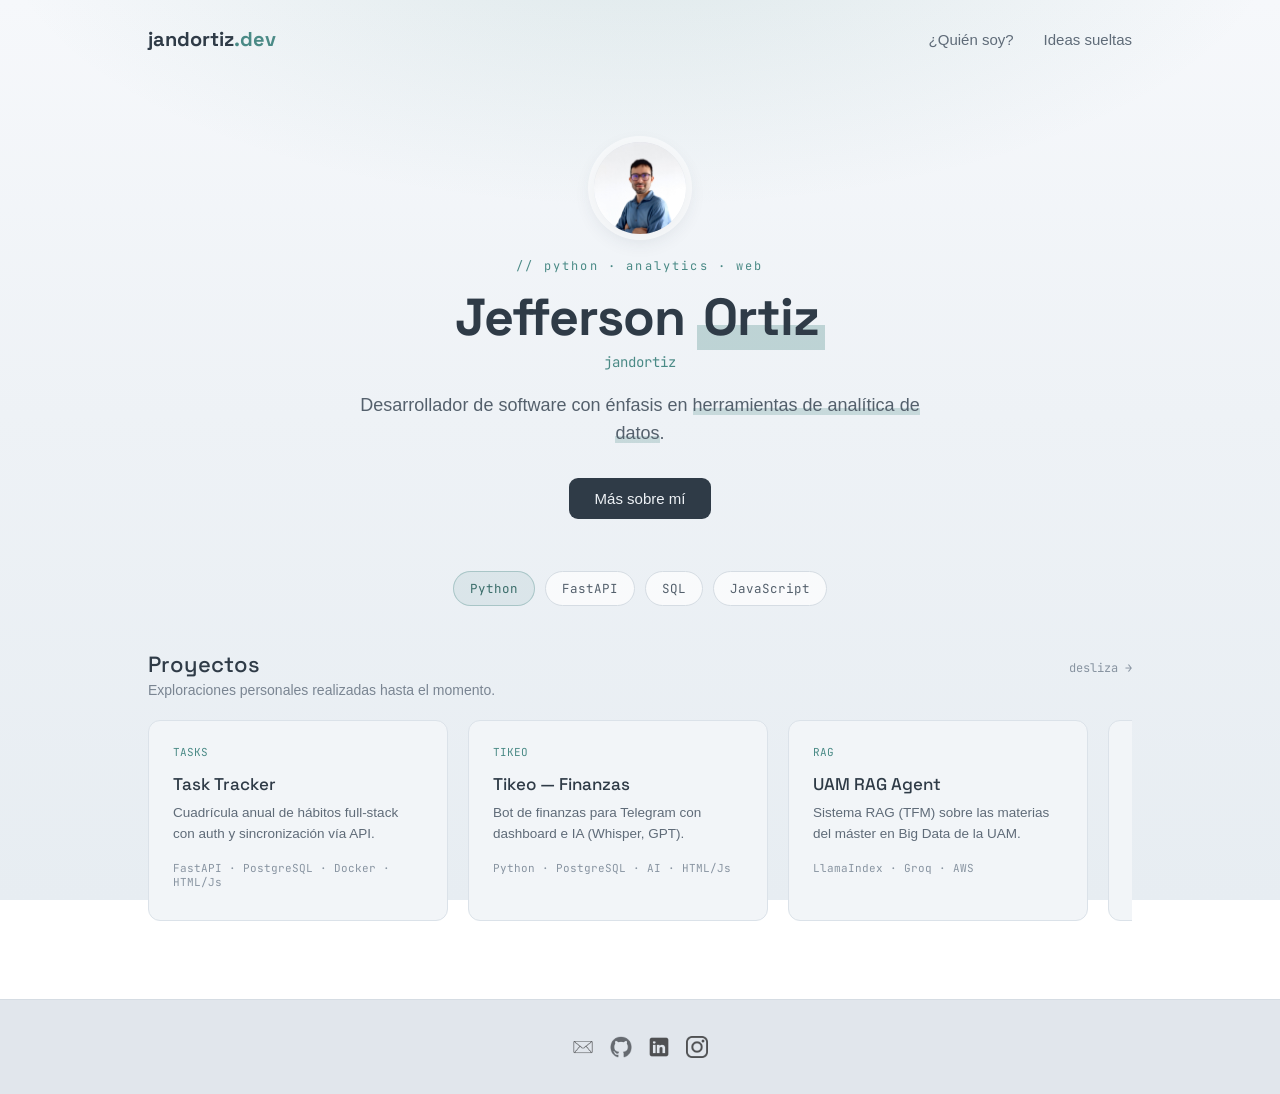
==== commit 20aa0bf7: "refactor: actualiza descripciones de los proyectos," ====
--- a/index.html
+++ b/index.html
@@ -71,15 +71,15 @@
             <p class="card-tag">TASKS</p>
             <h3 class="card-title">Task Tracker</h3>
             <p class="card-desc">Cuadrícula anual de hábitos full-stack con auth y sincronización vía API.</p>
-            <p class="card-stack">FastAPI · PostgreSQL · Docker</p>
+            <p class="card-stack">FastAPI · PostgreSQL · Docker · HTML/Js</p>
           </a>
 
           <!-- Tikeo -->
           <a class="project-card" href="https://web.telegram.org/k/#@tikeo_dev_bot" target="_blank" rel="noopener">
             <p class="card-tag">TIKEO</p>
             <h3 class="card-title">Tikeo — Finanzas</h3>
-            <p class="card-desc">Bot de finanzas para Telegram con dashboard PWA e IA (Whisper, GPT, OCR).</p>
-            <p class="card-stack">Celery · Docker · AI</p>
+            <p class="card-desc">Bot de finanzas para Telegram con dashboard e IA (Whisper, GPT).</p>
+            <p class="card-stack">Python · PostgreSQL · AI · HTML/Js</p>
           </a>
 
           <!-- UAM RAG Agent -->
@@ -94,7 +94,7 @@
           <a class="project-card" href="https://github.com/jandortiz/the-hangman-game" target="_blank" rel="noopener">
             <p class="card-tag">HANGMAN</p>
             <h3 class="card-title">Juego HangMan</h3>
-            <p class="card-desc">Ahorcado web para practicar vocabulario en inglés reforzando back y front.</p>
+            <p class="card-desc">Ahorcado web para practicar vocabulario en inglés.</p>
             <p class="card-stack">Python · HTML · CSS · JS</p>
           </a>
 
@@ -103,15 +103,15 @@
             <p class="card-tag">RENFE</p>
             <h3 class="card-title">Renfe Madrid</h3>
             <p class="card-desc">Mapa en tiempo real de Cercanías Madrid, con actualización cada 15 segundos.</p>
-            <p class="card-stack">Python · JS · Folium</p>
+            <p class="card-stack">Python · HTML · CSS · JS</p>
           </a>
 
           <!-- EMT Madrid -->
           <a class="project-card" href="https://github.com/jandortiz/EMT-Madrid-Webapp" target="_blank" rel="noopener">
             <p class="card-tag">MAPS</p>
             <h3 class="card-title">EMT Madrid</h3>
-            <p class="card-desc">Movilidad urbana de Madrid: BiciMAD y paradas EMT en mapas de calor.</p>
-            <p class="card-stack">Python · Streamlit · Folium</p>
+            <p class="card-desc">Movilidad urbana de Madrid: BiciMAD y paradas EMT.</p>
+            <p class="card-stack">Python · HTML · CSS · JS</p>
           </a>
 
           <!-- Jeff-Chef -->
@@ -119,7 +119,7 @@
             <p class="card-tag">CHEF</p>
             <h3 class="card-title">Jeff-Chef</h3>
             <p class="card-desc">Asistente de recetas españolas con IA en lenguaje natural.</p>
-            <p class="card-stack">Python · Groq · LangChain</p>
+            <p class="card-stack">Python · LangChain</p>
           </a>
 
           <!-- EDA Mascotas -->
@@ -142,7 +142,7 @@
           <a class="project-card" href="https://github.com/jandortiz/jalt-Just-Another-Leads-Tracker" target="_blank" rel="noopener">
             <p class="card-tag">LEADS</p>
             <h3 class="card-title">JALT — Leads Tracker</h3>
-            <p class="card-desc">Seguimiento y gestión de leads comerciales con interfaz limpia.</p>
+            <p class="card-desc">Seguimiento y gestión de leads comerciales.</p>
             <p class="card-stack">HTML · CSS · JS</p>
           </a>
 
--- a/css/styles.css
+++ b/css/styles.css
@@ -1,23 +1,59 @@
-/* ========================
-   Variables
-   ======================== */
+/* ============================================================
+   Design tokens (ver handoff "Degradado sutil" — variante 2a)
+   ============================================================ */
 :root {
-  --color-primary: #1f3b5f;
-  --color-brand: #4a6fa5;
-  --color-accent: #00A8CC;
-  --color-bg-light: #f4f4f4;
-  --color-white: #ffffff;
-  --font-heading: "Montserrat", sans-serif;
-  --font-body: "Source Sans 3", sans-serif;
-  --shadow-sm: 0 2px 8px rgba(31, 59, 95, 0.12);
-  --shadow-md: 0 6px 24px rgba(31, 59, 95, 0.18);
-  --radius: 8px;
-  --transition: 0.3s ease;
-}
-
-
-/* ========================
-   Reset
+  /* Texto */
+  --color-text: #2f3b47;
+  --color-text-secondary: #54606c;
+  --color-text-tertiary: #5f6b78;
+  --color-text-muted: #7a8592;
+  --color-text-faint: #8894a1;
+
+  /* Acento (verde/teal) */
+  --color-accent: #4a8a86;
+  --color-accent-dark: #3a6d6a;
+  --highlight-strong: rgba(74, 138, 134, 0.30);
+  --highlight-soft: rgba(74, 138, 134, 0.24);
+
+  /* Superficies y bordes */
+  --color-card-bg: #f2f5f8;
+  --color-card-border: #dbe2e9;
+  --color-card-border-hover: #cdd6df;
+  --color-footer-bg: #e1e6ec;
+  --color-border: #d5dce3;
+  --color-border-strong: #cbd4dd;
+  --color-avatar-bg: #dde3ea;
+
+  /* Botones */
+  --color-btn-dark: #2f3b47;
+  --color-btn-dark-hover: #262f38;
+  --color-btn-dark-text: #eef2f6;
+
+  /* Fondo degradado global */
+  --bg-gradient:
+    radial-gradient(900px 400px at 50% -80px, rgba(74, 138, 134, 0.15), rgba(74, 138, 134, 0) 72%),
+    linear-gradient(180deg, #f6f8fb 0%, #eef2f6 46%, #e7edf2 100%);
+
+  /* Tipografías */
+  --font-heading: "Space Grotesk", sans-serif;
+  --font-body: "DM Sans", sans-serif;
+  --font-mono: "JetBrains Mono", monospace;
+
+  /* Radios */
+  --radius-card: 12px;
+  --radius-btn: 9px;
+  --radius-pill: 20px;
+
+  /* Sombras */
+  --shadow-avatar: 0 0 0 6px rgba(255, 255, 255, 0.55), 0 6px 20px rgba(40, 55, 70, 0.12);
+  --shadow-card-hover: 0 8px 24px rgba(40, 55, 70, 0.10);
+
+  --transition: 0.25s ease;
+}
+
+
+/* ========================
+   Reset y base
    ======================== */
 *, *::before, *::after {
   box-sizing: border-box;
@@ -31,48 +67,11 @@
 
 body {
   font-family: var(--font-body);
-  color: var(--color-primary);
-  background-color: var(--color-white);
-}
-
-
-/* ========================
-   Tipografía
-   ======================== */
-h1 {
-  font-family: var(--font-heading);
-  font-weight: 600;
-  font-size: 2.25rem;
-  line-height: 1.2;
-  color: var(--color-primary);
-}
-
-h2 {
-  font-family: var(--font-heading);
-  font-weight: 600;
-  font-size: 2rem;
-  color: var(--color-primary);
-  position: relative;
-  display: inline-block;
-  padding-bottom: 14px;
-}
-
-h2::after {
-  content: "";
-  position: absolute;
-  bottom: 0;
-  left: 50%;
-  transform: translateX(-50%);
-  width: 48px;
-  height: 3px;
-  background: var(--color-accent);
-  border-radius: 2px;
-}
-
-p {
-  font-family: var(--font-body);
-  font-weight: 300;
-  line-height: 1.75;
+  color: var(--color-text);
+  -webkit-font-smoothing: antialiased;
+  min-height: 100vh;
+  background: var(--bg-gradient);
+  background-attachment: fixed;
 }
 
 a {
@@ -81,465 +80,335 @@
   transition: color var(--transition);
 }
 
+img {
+  display: block;
+}
+
+/* Contenedor central */
+.wrap {
+  max-width: 1080px;
+  margin: 0 auto;
+}
+
+/* Resaltado tipo marcador suave */
+.mark {
+  background: linear-gradient(transparent 62%, var(--highlight-strong) 0);
+  padding: 0 0.12em;
+}
+
+.mark--soft {
+  background: linear-gradient(transparent 64%, var(--highlight-soft) 0);
+  padding: 0;
+}
+
 
 /* ========================
    Navbar
    ======================== */
-.navbar-container {
-  position: sticky;
-  top: 0;
-  z-index: 100;
-  background-color: var(--color-brand);
-  box-shadow: var(--shadow-sm);
-}
-
 .navbar {
   display: flex;
   align-items: center;
   justify-content: space-between;
-  max-width: 1100px;
-  margin: 0 auto;
-  padding: 0 2rem;
-  height: 96px;
-}
-
-.navbar img {
-  display: block;
+  padding: 26px 48px;
+}
+
+.logo {
+  font-family: var(--font-heading);
+  font-weight: 700;
+  font-size: 20px;
+  color: var(--color-text);
+}
+
+.logo-suffix {
+  color: var(--color-accent);
 }
 
 .nav-links {
   list-style: none;
   display: flex;
-  gap: 2.5rem;
+  gap: 30px;
+  font-size: 15px;
 }
 
 .nav-links a {
-  color: var(--color-white);
-  font-family: var(--font-body);
-  font-weight: 400;
-  font-size: 0.95rem;
-  letter-spacing: 0.03em;
-  padding-bottom: 4px;
-  border-bottom: 2px solid transparent;
-  transition: border-color var(--transition);
+  color: var(--color-text-tertiary);
 }
 
 .nav-links a:hover {
-  color: var(--color-white);
-  border-bottom-color: var(--color-accent);
+  color: var(--color-text);
 }
 
 
 /* ========================
    Hero
    ======================== */
-.hero-container {
-  display: flex;
-  flex-wrap: wrap;
-  align-items: center;
-  justify-content: center;
-  gap: 3.5rem;
-  padding: 5rem 2rem;
-  max-width: 1100px;
+.hero {
+  max-width: 720px;
   margin: 0 auto;
-}
-
-.hero-image img {
-  width: 240px;
-  height: 240px;
-  object-fit: cover;
+  padding: 64px 48px 52px;
+  text-align: center;
+}
+
+.hero-avatar {
+  width: 92px;
+  height: 92px;
   border-radius: 50%;
-  border: 4px solid var(--color-brand);
-  box-shadow: var(--shadow-md);
-}
-
-.hero-description {
-  flex: 1;
-  min-width: 280px;
-  max-width: 560px;
-  display: flex;
-  flex-direction: column;
-  gap: 1rem;
-}
-
-.hero-label {
-  font-family: var(--font-body);
-  font-size: 0.85rem;
-  font-weight: 500;
-  color: var(--color-brand);
-  letter-spacing: 0.08em;
-  text-transform: uppercase;
-}
-
-.hero-text {
-  font-size: 1.05rem;
-  color: #444;
-}
-
-.curriculum-pdf {
-  display: inline-block;
-  align-self: flex-start;
-  background-color: var(--color-brand);
-  color: var(--color-white);
-  border-radius: var(--radius);
-  padding: 12px 28px;
-  font-family: var(--font-body);
-  font-weight: 500;
-  font-size: 0.95rem;
-  letter-spacing: 0.03em;
-  box-shadow: var(--shadow-sm);
-  transition: background-color var(--transition), box-shadow var(--transition), transform var(--transition);
-}
-
-.curriculum-pdf:hover {
-  background-color: var(--color-accent);
-  color: var(--color-white);
-  box-shadow: var(--shadow-md);
-  transform: translateY(-2px);
-}
-
-
-/* ========================
-   Secciones compartidas
-   ======================== */
-.section-header {
-  text-align: center;
-  margin-bottom: 2.5rem;
-}
-
-.section-subtitle {
-  margin-top: 1rem;
-  font-size: 1.05rem;
-  color: #555;
-  max-width: 620px;
-  margin-left: auto;
-  margin-right: auto;
-}
-
-
-/* ========================
-   Proyectos
-   ======================== */
-.project-container {
-  width: 100%;
-  padding: 5rem 2rem;
-  background-color: var(--color-bg-light);
-}
-
-.project-container .section-header {
-  max-width: 1100px;
-  margin-left: auto;
-  margin-right: auto;
-}
-
-/* Grid */
-.project-grid {
-  display: grid;
-  grid-template-columns: repeat(3, 1fr);
-  gap: 1.5rem;
-  max-width: 1100px;
-  margin: 0 auto;
-}
-
-/* Tarjeta */
-.project-card {
-  background: var(--color-white);
-  border-radius: 12px;
   overflow: hidden;
-  box-shadow: var(--shadow-sm);
-  display: flex;
-  flex-direction: column;
-  transition: box-shadow var(--transition), transform var(--transition);
-}
-
-.project-card:hover {
-  box-shadow: var(--shadow-md);
-  transform: translateY(-5px);
-}
-
-/* Portada */
-.card-thumb {
-  display: block;
-  height: 185px;
-  overflow: hidden;
-  flex-shrink: 0;
-}
-
-.card-thumb img {
+  margin: 0 auto 24px;
+  background: var(--color-avatar-bg);
+  box-shadow: var(--shadow-avatar);
+}
+
+.hero-avatar img {
   width: 100%;
   height: 100%;
   object-fit: cover;
-  transition: transform 0.4s ease;
-}
-
-.project-card:hover .card-thumb img {
-  transform: scale(1.05);
-}
-
-/* Portadas con gradiente */
-.card-thumb--re,
-.card-thumb--tracker,
-.card-thumb--tikeo,
-.card-thumb--game,
-.card-thumb--ai,
-.card-thumb--web,
-.card-thumb--warm,
-.card-thumb--data,
-.card-thumb--ml,
-.card-thumb--spotify,
-.card-thumb--leads,
-.card-thumb--code {
+}
+
+.hero-kicker {
+  font-family: var(--font-mono);
+  font-size: 12px;
+  letter-spacing: 0.18em;
+  color: var(--color-accent);
+  margin-bottom: 16px;
+}
+
+.hero-title {
+  font-family: var(--font-heading);
+  font-weight: 700;
+  font-size: 52px;
+  line-height: 1.05;
+  letter-spacing: -0.02em;
+  margin-bottom: 8px;
+}
+
+.hero-handle {
+  font-family: var(--font-mono);
+  font-size: 14px;
+  color: var(--color-accent);
+  margin-bottom: 20px;
+}
+
+.hero-text {
+  font-size: 18px;
+  line-height: 1.6;
+  color: var(--color-text-secondary);
+  max-width: 560px;
+  margin: 0 auto 30px;
+}
+
+.hero-actions {
+  display: flex;
+  gap: 14px;
+  justify-content: center;
+  flex-wrap: wrap;
+}
+
+/* Botones */
+.btn {
+  display: inline-block;
+  font-size: 15px;
+  padding: 12px 26px;
+  border-radius: var(--radius-btn);
+  transition: background-color var(--transition);
+}
+
+.btn--primary {
+  background: var(--color-btn-dark);
+  color: var(--color-btn-dark-text);
+}
+
+.btn--primary:hover {
+  background: var(--color-btn-dark-hover);
+}
+
+
+/* ========================
+   Chips de stack (skills)
+   ======================== */
+.skills {
+  display: flex;
+  gap: 10px;
+  justify-content: center;
+  flex-wrap: wrap;
+  padding: 0 48px 8px;
+}
+
+.chip {
+  font-family: var(--font-mono);
+  font-size: 12.5px;
+  padding: 8px 16px;
+  border-radius: var(--radius-pill);
+  background: rgba(255, 255, 255, 0.7);
+  border: 1px solid var(--color-border);
+  color: var(--color-text-secondary);
+}
+
+.chip--featured {
+  background: rgba(74, 138, 134, 0.10);
+  border-color: rgba(74, 138, 134, 0.35);
+  color: var(--color-accent-dark);
+}
+
+
+/* ========================
+   Proyectos (carrusel)
+   ======================== */
+.projects {
+  padding: 36px 48px 60px;
+}
+
+.projects-header {
+  display: flex;
+  align-items: baseline;
+  justify-content: space-between;
+  gap: 16px;
+  margin-bottom: 20px;
+}
+
+.projects-header h2 {
+  font-family: var(--font-heading);
+  font-weight: 500;
+  font-size: 22px;
+  margin-bottom: 4px;
+}
+
+.projects-subtitle {
+  font-size: 14px;
+  color: var(--color-text-muted);
+}
+
+.projects-hint {
+  font-family: var(--font-mono);
+  font-size: 12px;
+  color: var(--color-text-faint);
+  white-space: nowrap;
+}
+
+/* Pista horizontal con scroll-snap */
+.carousel {
+  display: flex;
+  gap: 20px;
+  overflow-x: auto;
+  padding: 2px 2px 18px;
+  scroll-snap-type: x mandatory;
+  -webkit-overflow-scrolling: touch;
+  scrollbar-color: rgba(74, 138, 134, 0.35) transparent;
+}
+
+.carousel::-webkit-scrollbar {
+  height: 10px;
+}
+
+.carousel::-webkit-scrollbar-thumb {
+  background: rgba(74, 138, 134, 0.35);
+  border-radius: var(--radius-pill);
+}
+
+/* Tarjeta de proyecto (toda la tarjeta es un enlace) */
+.project-card {
+  flex: 0 0 300px;
+  scroll-snap-align: start;
+  display: block;
+  background: var(--color-card-bg);
+  border: 1px solid var(--color-card-border);
+  border-radius: var(--radius-card);
+  padding: 24px;
+  transition: box-shadow var(--transition), border-color var(--transition);
+}
+
+.project-card:hover {
+  box-shadow: var(--shadow-card-hover);
+  border-color: var(--color-card-border-hover);
+}
+
+.card-tag {
+  font-family: var(--font-mono);
+  font-size: 11px;
+  color: var(--color-accent);
+  margin-bottom: 14px;
+}
+
+.card-title {
+  font-family: var(--font-heading);
+  font-weight: 500;
+  font-size: 17px;
+  margin-bottom: 8px;
+}
+
+.card-desc {
+  font-size: 13.5px;
+  line-height: 1.55;
+  color: var(--color-text-tertiary);
+  margin-bottom: 16px;
+}
+
+.card-stack {
+  font-family: var(--font-mono);
+  font-size: 11px;
+  color: var(--color-text-faint);
+}
+
+
+/* ========================
+   Footer
+   ======================== */
+.footer {
+  background: var(--color-footer-bg);
+  border-top: 1px solid var(--color-border);
+}
+
+.footer-content {
   display: flex;
   align-items: center;
   justify-content: center;
-}
-
-.card-thumb--re      { background: linear-gradient(135deg, #571658 0%, #4a6fa5 100%); }
-.card-thumb--tracker { background: linear-gradient(135deg, #0d1117 0%, #2ea043 100%); }
-.card-thumb--tikeo   { background: linear-gradient(135deg, #0a3d62 0%, #00b894 100%); }
-.card-thumb--game    { background: linear-gradient(135deg, #1a1a2e 0%, #c0392b 100%); }
-.card-thumb--ai      { background: linear-gradient(135deg, #1f3b5f 0%, #4a6fa5 100%); }
-.card-thumb--web     { background: linear-gradient(135deg, #007ea7 0%, #1f3b5f 100%); }
-.card-thumb--warm    { background: linear-gradient(135deg, #b5451b 0%, #4a6fa5 100%); }
-.card-thumb--data    { background: linear-gradient(135deg, #2d6a4f 0%, #1f3b5f 100%); }
-.card-thumb--ml      { background: linear-gradient(135deg, #1f3b5f 0%, #00A8CC 100%); }
-.card-thumb--spotify { background: linear-gradient(135deg, #1a1a2e 0%, #1f3b5f 100%); }
-.card-thumb--leads   { background: linear-gradient(135deg, #1a6b4a 0%, #1f3b5f 100%); }
-.card-thumb--code    { background: linear-gradient(135deg, #1f3b5f 0%, #2c2c54 100%); }
-
-.card-thumb--re span,
-.card-thumb--tracker span,
-.card-thumb--tikeo span,
-.card-thumb--game span,
-.card-thumb--ai span,
-.card-thumb--web span,
-.card-thumb--warm span,
-.card-thumb--data span,
-.card-thumb--ml span,
-.card-thumb--spotify span,
-.card-thumb--leads span,
-.card-thumb--code span {
-  font-family: var(--font-heading);
-  font-size: 3.5rem;
-  font-weight: 800;
-  color: rgba(255, 255, 255, 0.18);
-  letter-spacing: 0.15em;
-  user-select: none;
-}
-
-/* Cuerpo */
-.card-body {
-  padding: 1.1rem 1.25rem 0.75rem;
-  flex: 1;
-}
-
-.card-title {
-  font-family: var(--font-heading);
-  font-size: 0.95rem;
-  font-weight: 600;
-  color: var(--color-primary);
-  margin-bottom: 0.45rem;
-}
-
-.card-desc {
-  font-size: 0.83rem;
-  color: #666;
-  line-height: 1.6;
-}
-
-/* Footer de tarjeta */
-.card-footer {
-  display: flex;
-  align-items: center;
-  justify-content: space-between;
-  padding: 0.7rem 1.25rem;
-  border-top: 1px solid #efefef;
-}
-
-.card-tech {
-  display: flex;
-  align-items: center;
-  gap: 7px;
-}
-
-.card-tech img {
-  display: block;
-  opacity: 0.85;
-}
-
-.card-tech-text {
-  font-family: var(--font-body);
-  font-size: 0.75rem;
-  font-weight: 400;
-  color: #888;
-  letter-spacing: 0.02em;
-}
-
-.card-link {
-  display: flex;
-  align-items: center;
-  gap: 5px;
-  font-family: var(--font-body);
-  font-size: 0.8rem;
-  font-weight: 500;
-  color: var(--color-brand);
-  white-space: nowrap;
-  transition: color var(--transition);
-}
-
-.card-link img {
-  filter: invert(35%) sepia(28%) saturate(800%) hue-rotate(182deg) brightness(90%);
-}
-
-.card-link:hover {
-  color: var(--color-accent);
-}
-
-
-/* ========================
-   Contáctame
-   ======================== */
-.contactme-container {
-  width: 100%;
-  padding: 5rem 2rem;
-  display: flex;
-  flex-direction: column;
-  align-items: center;
-}
-
-.contactme-links {
-  display: flex;
-  flex-direction: column;
-  align-items: center;
-  gap: 1rem;
-  margin-top: 0.5rem;
-}
-
-.contact-link {
-  display: flex;
-  align-items: center;
-  gap: 1rem;
-  padding: 0.875rem 2.25rem;
-  border: 2px solid var(--color-brand);
-  border-radius: var(--radius);
-  color: var(--color-primary);
-  font-family: var(--font-body);
-  font-size: 1rem;
-  font-weight: 400;
-  transition: background-color var(--transition), color var(--transition);
-}
-
-.contact-link:hover {
-  background-color: var(--color-brand);
-  color: var(--color-white);
-}
-
-.contact-img {
-  filter: invert(16%) sepia(60%) saturate(1043%) hue-rotate(182deg) brightness(91%) contrast(86%);
-  transition: filter var(--transition);
-}
-
-.contact-link:hover .contact-img {
-  filter: brightness(0) invert(1);
-}
-
-
-/* ========================
-   Footer
-   ======================== */
-.footer-container {
-  background-color: var(--color-brand);
-  width: 100%;
-}
-
-.footer-content {
-  display: flex;
-  flex-direction: column;
-  align-items: center;
-  gap: 1rem;
-  padding: 2rem;
-  max-width: 1100px;
-  margin: 0 auto;
-}
-
-.footer-links {
-  display: flex;
-  gap: 2rem;
-  align-items: center;
-}
-
-.footer-img {
-  display: block;
-  filter: brightness(0) invert(1);
-  opacity: 0.8;
-  transition: opacity var(--transition), transform var(--transition), filter var(--transition);
-}
-
-.footer-img:hover {
+  gap: 16px;
+  flex-wrap: wrap;
+  padding: 36px 48px;
+}
+
+.footer-icon {
+  width: 22px;
+  height: 22px;
+  opacity: 0.65;
+  transition: opacity var(--transition);
+}
+
+.footer-content a:hover .footer-icon {
   opacity: 1;
-  transform: scale(1.15);
-  filter: invert(43%) sepia(90%) saturate(673%) hue-rotate(149deg) brightness(98%) contrast(101%);
-}
-
-.footer-content p {
-  font-family: var(--font-body);
-  font-weight: 300;
-  font-size: 0.85rem;
-  color: rgba(255, 255, 255, 0.65);
-  text-align: center;
 }
 
 
 /* ========================
    Responsive
    ======================== */
-@media (max-width: 768px) {
-  h1 { font-size: 1.8rem; }
-  h2 { font-size: 1.65rem; }
-
+@media (max-width: 720px) {
   .navbar {
-    padding: 0 1.25rem;
+    padding: 20px 24px;
   }
 
   .nav-links {
-    gap: 1.5rem;
-  }
-
-  .hero-container {
-    flex-direction: column;
-    text-align: center;
-    padding: 3.5rem 1.5rem;
-    gap: 2rem;
-  }
-
-  .hero-description {
-    align-items: center;
-  }
-
-  .curriculum-pdf {
-    align-self: center;
-  }
-
-  .project-grid {
-    grid-template-columns: repeat(2, 1fr);
-  }
-
-  .project-container,
-  .contactme-container {
-    padding: 3.5rem 1.5rem;
-  }
-}
-
-@media (max-width: 480px) {
-  .nav-links {
-    gap: 1rem;
-  }
-
-  .nav-links a {
-    font-size: 0.85rem;
-  }
-
-  .project-grid {
-    grid-template-columns: 1fr;
-  }
-}
+    gap: 18px;
+    font-size: 14px;
+  }
+
+  .hero {
+    padding: 48px 24px 40px;
+  }
+
+  .hero-title {
+    font-size: 36px;
+  }
+
+  .skills {
+    padding: 0 24px 8px;
+  }
+
+  .projects {
+    padding: 28px 24px 48px;
+  }
+
+  .footer-content {
+    padding: 28px 24px;
+  }
+}
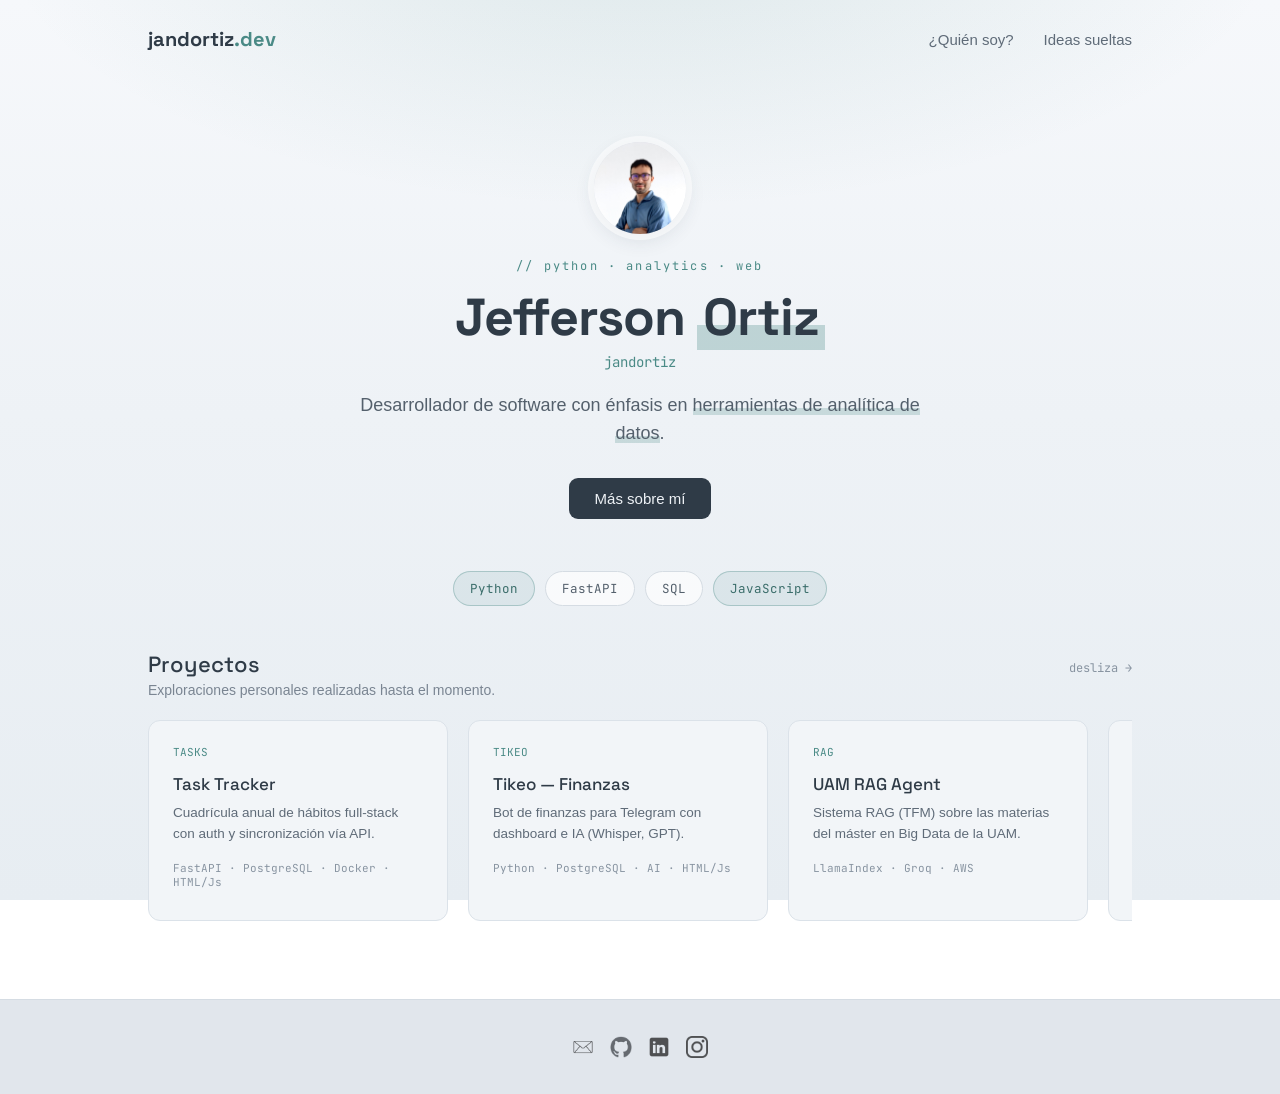
==== commit 7d7bab70: "feat: actualiza estilo de botones y link para el cv." ====
--- a/index.html
+++ b/index.html
@@ -42,7 +42,7 @@
         <p class="hero-handle">jandortiz</p>
         <p class="hero-text">Desarrollador de software con énfasis en <span class="mark mark--soft">herramientas de analítica de datos</span>.</p>
         <div class="hero-actions">
-          <a href="https://github.com/jandortiz/curriculum-vitae/blob/curriculum-vitae-pdf/jeff-curriculum-es.pdf" class="btn btn--primary" target="_blank" rel="noopener">Más sobre mí</a>
+          <a href="https://github.com/jandortiz/curriculum-vitae/blob/curriculum-vitae-pdf/cv-jefferson-ortiz.pdf" class="btn btn--primary" target="_blank" rel="noopener">Más sobre mí</a>
         </div>
       </section>
 
@@ -51,7 +51,7 @@
         <span class="chip chip--featured">Python</span>
         <span class="chip">FastAPI</span>
         <span class="chip">SQL</span>
-        <span class="chip">JavaScript</span>
+        <span class="chip chip--featured">JavaScript</span>
       </section>
 
       <!-- Sección proyectos (carrusel) -->
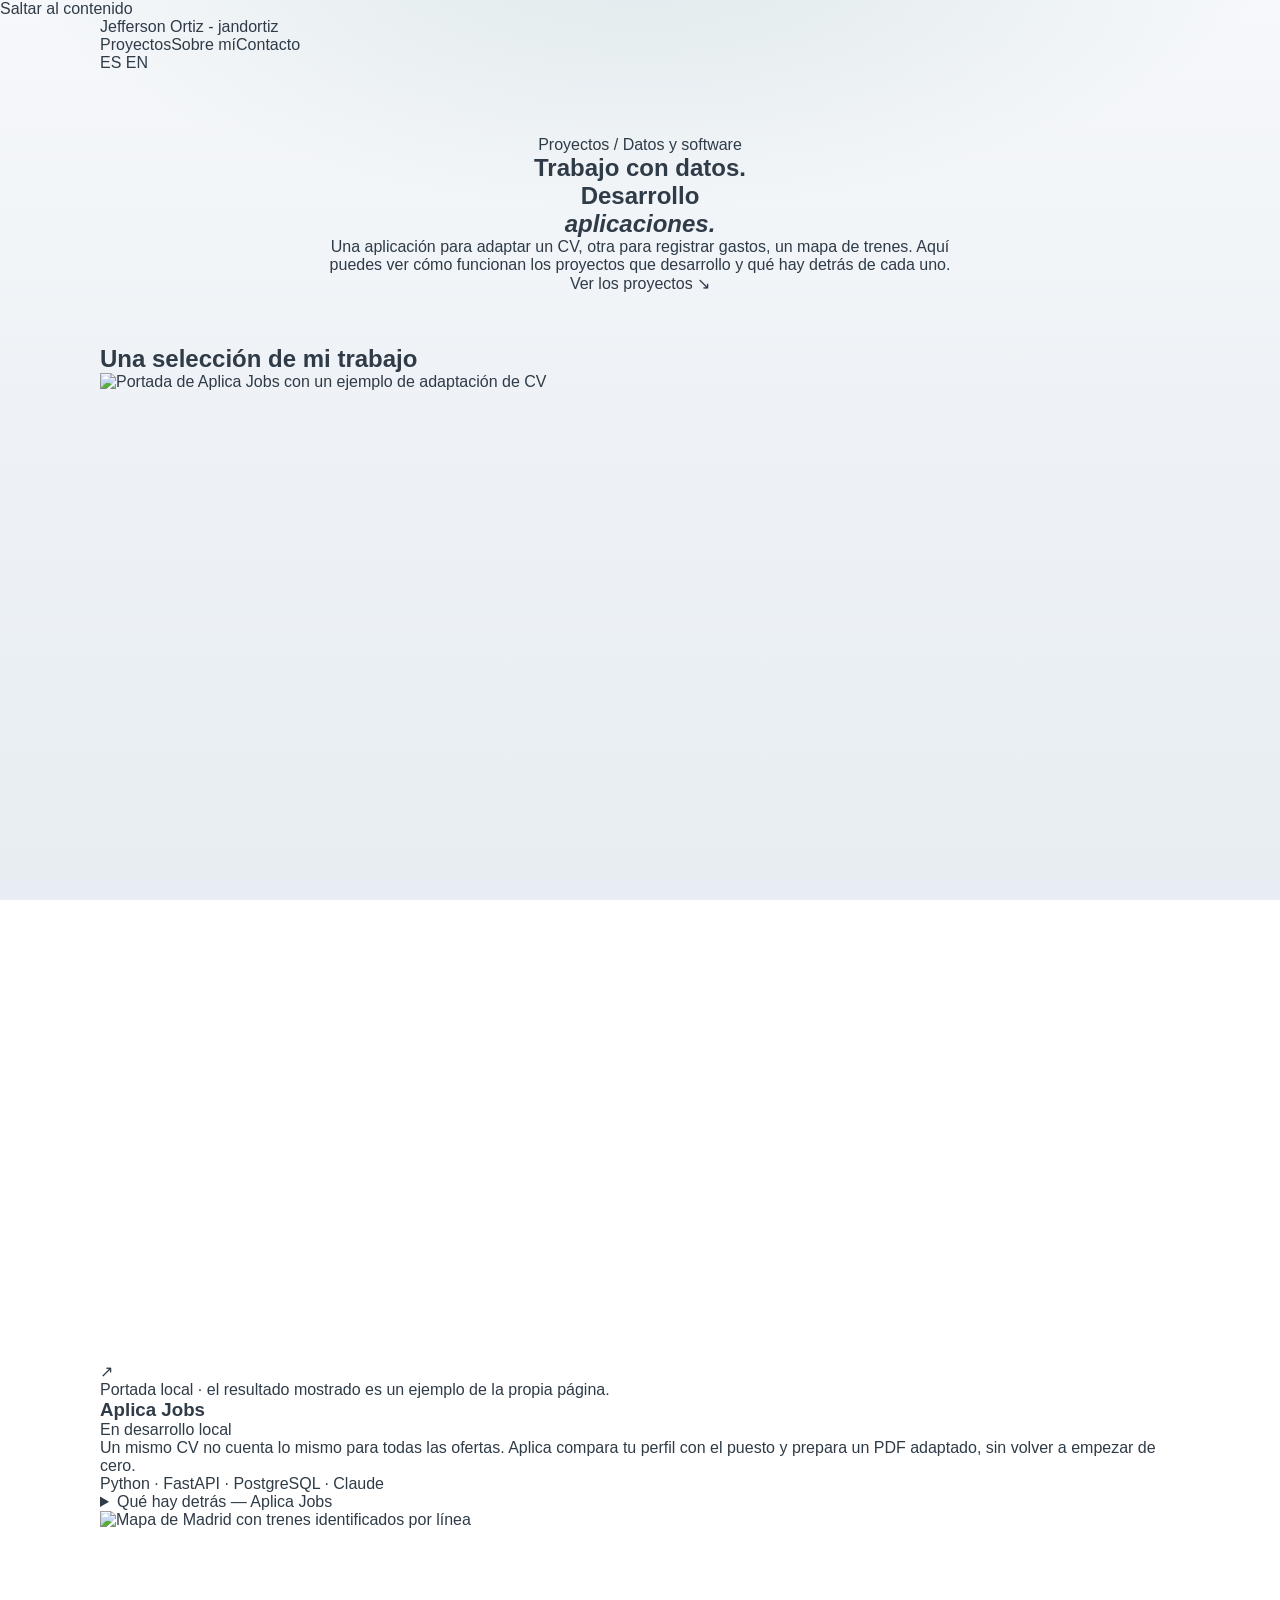
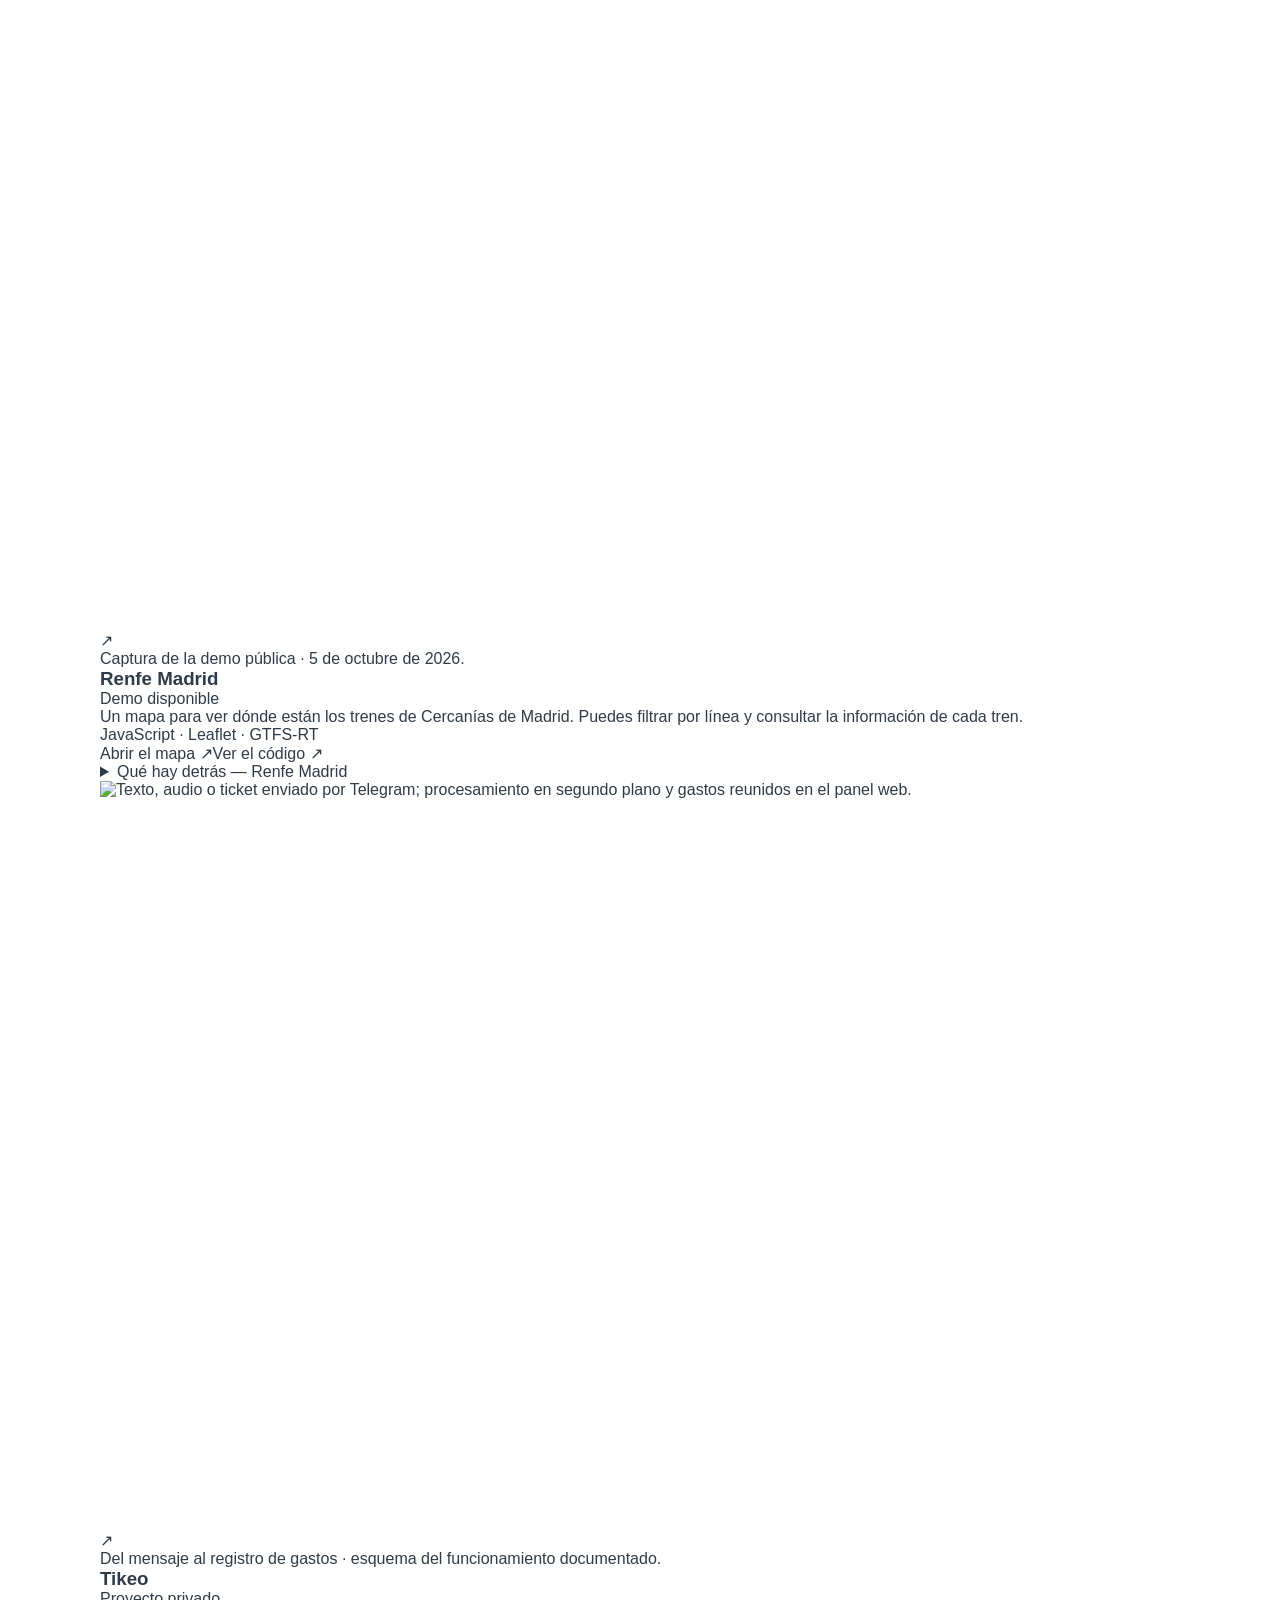
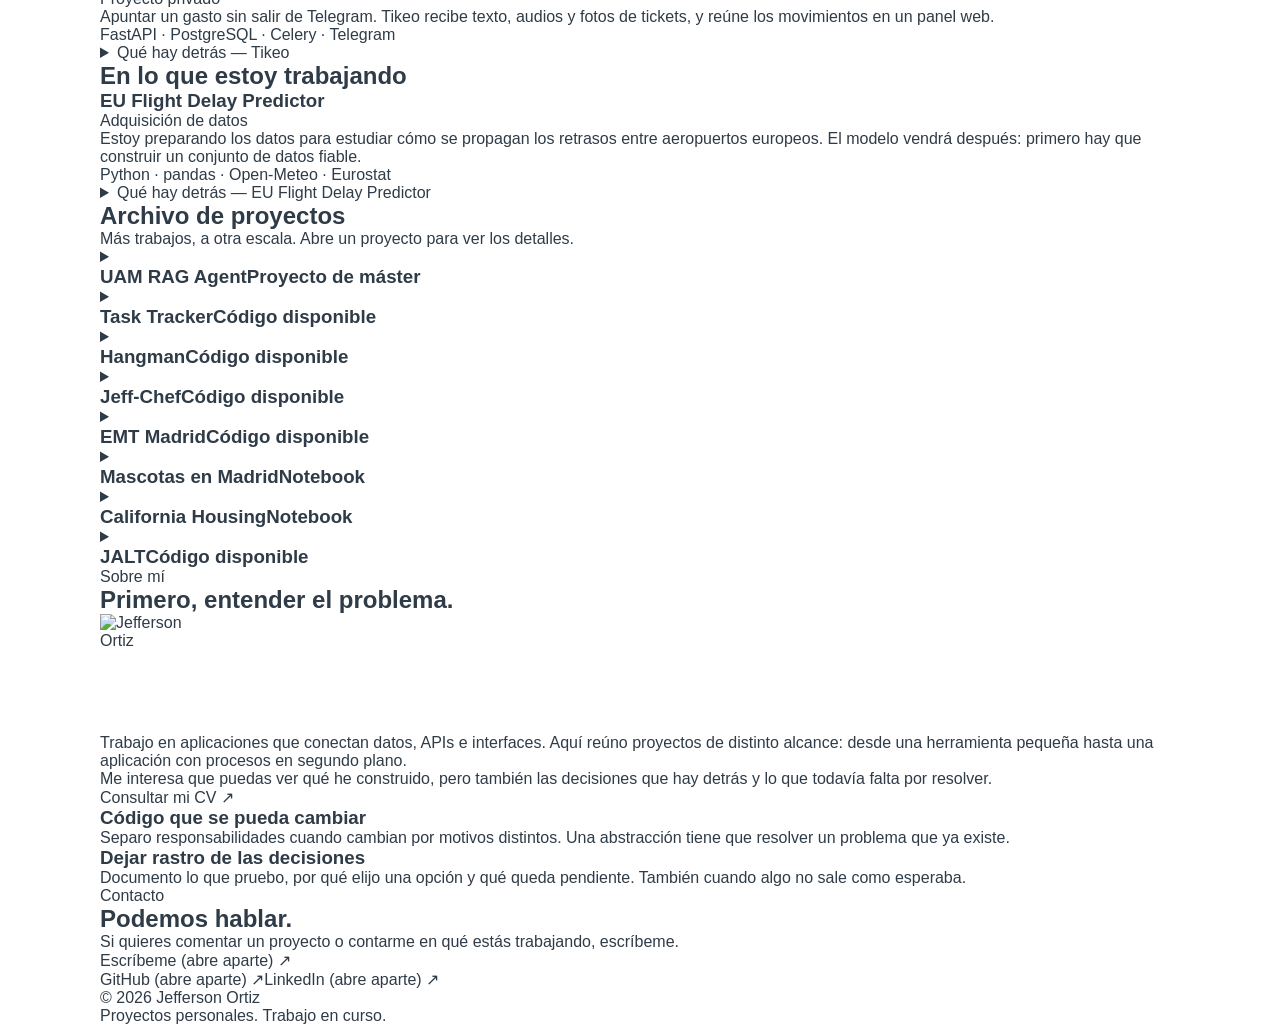
==== commit 21642e89: "refactor: create anew web page." ====
--- a/index.html
+++ b/index.html
@@ -1,165 +1,278 @@
-<!DOCTYPE html>
-<html lang="es">
-
-  <head>
-    <meta charset="UTF-8">
-    <meta name="viewport" content="width=device-width, initial-scale=1.0">
-    <meta name="description" content="Portafolio de Jefferson Ortiz (jandortiz), desarrollador de software con énfasis en herramientas de analítica de datos.">
-
-    <link rel="preconnect" href="https://fonts.googleapis.com">
-    <link rel="preconnect" href="https://fonts.gstatic.com" crossorigin>
-    <link href="https://fonts.googleapis.com/css2?family=Space+Grotesk:wght@400;500;700&family=DM+Sans:opsz,wght@9..40,400;9..40,500;9..40,700&family=JetBrains+Mono:wght@400;500&display=swap" rel="stylesheet">
-
-    <link rel="stylesheet" href="./css/styles.css">
-
-    <title>Jandortiz | Portafolio Web</title>
-
-    <link href="./imgs/jeff-logo.png" rel="icon" type="image/x-icon">
-  </head>
-
-  <body>
-
-    <!-- Navbar -->
-    <header class="navbar wrap">
-      <a class="logo" href="#">jandortiz<span class="logo-suffix">.dev</span></a>
-      <nav>
-        <ul class="nav-links">
-          <li><a href="#sobre-mi">¿Quién soy?</a></li>
-          <li><a href="#">Ideas sueltas</a></li>
-        </ul>
+<!doctype html>
+<!-- Generated by _portfolio/build.py. Edit _portfolio/content and templates. -->
+<html lang="es" data-theme="light">
+<head>
+  <meta charset="utf-8">
+  <meta name="viewport" content="width=device-width,initial-scale=1">
+  <title>jandortiz — Datos y software</title>
+  <meta name="description" content="Aplicaciones, análisis de datos y proyectos de Jefferson Ortiz. Qué hacen, cómo están construidos y lo que todavía está en desarrollo.">
+  <link rel="canonical" href="https://jandortiz.com/">
+  <link rel="alternate" hreflang="es" href="https://jandortiz.com/">
+  <link rel="alternate" hreflang="en" href="https://jandortiz.com/en/">
+  <link rel="alternate" hreflang="x-default" href="https://jandortiz.com/">
+  <meta property="og:type" content="website">
+  <meta property="og:site_name" content="Jefferson Ortiz">
+  <meta property="og:title" content="Jefferson Ortiz — Datos y software">
+  <meta property="og:description" content="Aplicaciones, análisis de datos y proyectos de Jefferson Ortiz. Qué hacen, cómo están construidos y lo que todavía está en desarrollo.">
+  <meta property="og:url" content="https://jandortiz.com/">
+  <meta property="og:locale" content="es_ES">
+  <meta property="og:locale:alternate" content="en_GB">
+  <meta property="og:image" content="https://jandortiz.com/imgs/social-preview.jpg">
+  <meta property="og:image:width" content="1200">
+  <meta property="og:image:height" content="630">
+  <meta property="og:image:alt" content="Jefferson Ortiz — Datos y software">
+  <meta name="twitter:card" content="summary_large_image">
+  <script src="/js/theme.js"></script>
+  <link rel="preload" href="/fonts/schibsted-grotesk-latin.woff2" as="font" type="font/woff2" crossorigin>
+  <link rel="stylesheet" href="/css/styles.css">
+  <link rel="icon" href="/imgs/favicon.svg" type="image/svg+xml">
+  <script type="module" src="/js/main.js"></script>
+</head>
+<body id="top">
+  <a class="skip-link" href="#main">Saltar al contenido</a>
+  <header class="site-header wrap">
+    <a class="wordmark" href="/">Jefferson Ortiz <span class="wordmark-alias"><span class="wordmark-separator" aria-hidden="true">- </span>jandortiz</span></a>
+    <nav class="site-nav" aria-label="Navegación principal">
+      <a href="#projects">Proyectos</a><a href="#about">Sobre mí</a><a href="#contact">Contacto</a>
+    </nav>
+    <div class="utilities">
+      <nav class="language" aria-label="Idioma">
+        <a href="/#top" lang="es" hreflang="es" aria-label="Español" aria-current="page">ES</a>
+        <a href="/en/#top" lang="en" hreflang="en" aria-label="English" data-language>EN</a>
       </nav>
-    </header>
-
-    <main class="wrap">
-
-      <!-- Sección hero -->
-      <section class="hero" id="sobre-mi">
-        <div class="hero-avatar">
-          <img src="./imgs/foto_jefferson.jpg" alt="Foto de perfil de Jefferson Ortiz" />
+      <button class="theme-toggle" type="button" data-theme-toggle data-light-label="Modo claro" data-dark-label="Modo oscuro" aria-label="Modo oscuro" hidden>
+        <svg class="moon" viewBox="0 0 24 24" fill="none" stroke="currentColor" stroke-width="1.5" aria-hidden="true"><path d="M20.5 14A9 9 0 0 1 10 3.5 9 9 0 1 0 20.5 14Z"/></svg>
+        <svg class="sun" viewBox="0 0 24 24" fill="none" stroke="currentColor" stroke-width="1.5" aria-hidden="true"><circle cx="12" cy="12" r="4"/><path d="M12 2v2m0 16v2M2 12h2m16 0h2M5 5l1.5 1.5m11 11L19 19M5 19l1.5-1.5m11-11L19 5"/></svg>
+      </button>
+    </div>
+  </header>
+  <main id="main" class="wrap">
+    <section class="hero" aria-labelledby="intro-title">
+      <div><p class="eyebrow">Proyectos / Datos y software</p><h1 id="intro-title">Trabajo con datos.<br>Desarrollo<br><em>aplicaciones.</em></h1></div>
+      <div class="hero-note"><p>Una aplicación para adaptar un CV, otra para registrar gastos, un mapa de trenes. Aquí puedes ver cómo funcionan los proyectos que desarrollo y qué hay detrás de cada uno.</p><a class="text-link" href="#projects">Ver los proyectos <span class="arrow" aria-hidden="true">↘</span></a></div>
+    </section>
+    <section id="projects" aria-labelledby="projects-title">
+      <div class="section-bar">
+        <h2 id="projects-title">Una selección de mi trabajo</h2>
+        <div class="filter-area">
+          <div class="filters" data-filters role="group" aria-label="Filtrar proyectos" hidden>
+<button type="button" data-filter="all" aria-pressed="true">Todos</button><button type="button" data-filter="data" aria-pressed="false">Datos</button><button type="button" data-filter="apps" aria-pressed="false">Aplicaciones</button><button type="button" data-filter="ai" aria-pressed="false">IA</button>          </div>
+          <span class="result-count" data-result-count data-singular="proyecto" data-plural="proyectos" role="status" hidden></span>
         </div>
-        <p class="hero-kicker">// python · analytics · web</p>
-        <h1 class="hero-title">Jefferson <span class="mark">Ortiz</span></h1>
-        <p class="hero-handle">jandortiz</p>
-        <p class="hero-text">Desarrollador de software con énfasis en <span class="mark mark--soft">herramientas de analítica de datos</span>.</p>
-        <div class="hero-actions">
-          <a href="https://github.com/jandortiz/curriculum-vitae/blob/curriculum-vitae-pdf/cv-jefferson-ortiz.pdf" class="btn btn--primary" target="_blank" rel="noopener">Más sobre mí</a>
+      </div>
+      <div data-project-group class="project-grid">
+<article class="project" id="aplica" data-project data-categories="apps ai">
+  <figure>
+    <a class="project-image" href="/imgs/projects/aplica.jpg" data-gallery data-alt="Portada de Aplica Jobs con un ejemplo de adaptación de CV" data-caption="Portada local · el resultado mostrado es un ejemplo de la propia página." aria-label="Ampliar imagen de Aplica Jobs">
+      <img src="/imgs/projects/aplica.jpg" alt="Portada de Aplica Jobs con un ejemplo de adaptación de CV" width="1440" height="989" fetchpriority="high" decoding="async">
+      <span class="zoom-mark" aria-hidden="true">↗</span>
+    </a>
+    <figcaption>Portada local · el resultado mostrado es un ejemplo de la propia página.</figcaption>
+  </figure>
+  <div class="project-copy">
+    <div class="project-heading">
+      <h3>Aplica Jobs</h3>
+      <span class="status">En desarrollo local</span>
+    </div>
+    <p class="project-description">Un mismo CV no cuenta lo mismo para todas las ofertas. Aplica compara tu perfil con el puesto y prepara un PDF adaptado, sin volver a empezar de cero.</p>
+    <p class="stack">Python · FastAPI · PostgreSQL · Claude</p>
+    <details>
+      <summary>Qué hay detrás<span class="sr-only"> — Aplica Jobs</span></summary>
+      <h4>De la oferta al PDF</h4>
+      <p>El perfil se guarda para reutilizarlo entre candidaturas. La aplicación analiza el encaje con una oferta y genera el documento en segundo plano con Celery y ReportLab.</p>
+      <h4>Una decisión importante</h4>
+      <p>El análisis de encaje se corrige con reglas en código después de la respuesta del modelo. No todo se deja a criterio de la IA.</p>
+      <h4>Hasta dónde llega</h4>
+      <p>Funciona en local. La oferta se introduce como texto; todavía no hay pagos ni una demo pública. Las capturas muestran la portada y sus ejemplos, no una candidatura real.</p>
+      <a class="text-link" href="/imgs/projects/aplica-process.jpg" data-gallery data-alt="Sección de la portada que explica los tres pasos de Aplica" data-caption="Cómo funciona · captura de la portada local, no de una ejecución del backend.">Ver otra imagen <span aria-hidden="true">↗</span></a>
+    </details>
+  </div>
+</article>
+<article class="project" id="renfe" data-project data-categories="apps data">
+  <figure>
+    <a class="project-image" href="/imgs/projects/renfe.jpg" data-gallery data-alt="Mapa de Madrid con trenes identificados por línea" data-caption="Captura de la demo pública · 5 de octubre de 2026." aria-label="Ampliar imagen de Renfe Madrid">
+      <img src="/imgs/projects/renfe.jpg" alt="Mapa de Madrid con trenes identificados por línea" width="1280" height="720" loading="lazy" decoding="async">
+      <span class="zoom-mark" aria-hidden="true">↗</span>
+    </a>
+    <figcaption>Captura de la demo pública · 5 de octubre de 2026.</figcaption>
+  </figure>
+  <div class="project-copy">
+    <div class="project-heading">
+      <h3>Renfe Madrid</h3>
+      <span class="status">Demo disponible</span>
+    </div>
+    <p class="project-description">Un mapa para ver dónde están los trenes de Cercanías de Madrid. Puedes filtrar por línea y consultar la información de cada tren.</p>
+    <p class="stack">JavaScript · Leaflet · GTFS-RT</p>
+    <div class="project-links">
+<a href="https://renfe-madrid.jandortiz.com/" target="_blank" rel="noopener noreferrer">Abrir el mapa <span aria-hidden="true">↗</span></a><a href="https://github.com/jandortiz/renfe-trains-madrid" target="_blank" rel="noopener noreferrer">Ver el código <span aria-hidden="true">↗</span></a>    </div>
+    <details>
+      <summary>Qué hay detrás<span class="sr-only"> — Renfe Madrid</span></summary>
+      <h4>Del dato al mapa</h4>
+      <p>Los datos de RENFE se convierten en marcadores sobre OpenStreetMap. El navegador consulta los feeds a través de funciones que actúan como intermediarias.</p>
+      <h4>Lo que depende de otros</h4>
+      <p>La información depende del servicio de RENFE. El mapa no es un planificador de rutas ni sustituye los avisos del operador.</p>
+    </details>
+  </div>
+</article>
+<article class="project project--wide" id="tikeo" data-project data-categories="apps ai">
+  <figure>
+    <a class="project-image" href="/imgs/projects/tikeo-es.svg" data-gallery data-alt="Texto, audio o ticket enviado por Telegram; procesamiento en segundo plano y gastos reunidos en el panel web." data-caption="Del mensaje al registro de gastos · esquema del funcionamiento documentado." aria-label="Ampliar imagen de Tikeo">
+      <img src="/imgs/projects/tikeo-es.svg" alt="Texto, audio o ticket enviado por Telegram; procesamiento en segundo plano y gastos reunidos en el panel web." width="1200" height="750" loading="lazy" decoding="async">
+      <span class="zoom-mark" aria-hidden="true">↗</span>
+    </a>
+    <figcaption>Del mensaje al registro de gastos · esquema del funcionamiento documentado.</figcaption>
+  </figure>
+  <div class="project-copy">
+    <div class="project-heading">
+      <h3>Tikeo</h3>
+      <span class="status">Proyecto privado</span>
+    </div>
+    <p class="project-description">Apuntar un gasto sin salir de Telegram. Tikeo recibe texto, audios y fotos de tickets, y reúne los movimientos en un panel web.</p>
+    <p class="stack">FastAPI · PostgreSQL · Celery · Telegram</p>
+    <details>
+      <summary>Qué hay detrás<span class="sr-only"> — Tikeo</span></summary>
+      <h4>Entrada distinta, mismo registro</h4>
+      <p>La transcripción de audio y la lectura de tickets se procesan en tareas de fondo. Los movimientos se guardan en PostgreSQL y se consultan desde el panel.</p>
+      <h4>Alcance documentado</h4>
+      <p>El código es privado. El registro y el panel están documentados como implementados; presupuestos, detección de suscripciones e informes semanales quedaron descartados. No los presento como funciones disponibles.</p>
+    </details>
+  </div>
+</article>
+      </div>
+      <section class="collection" data-project-group aria-labelledby="ongoing-title">
+        <div class="section-bar"><h2 id="ongoing-title">En lo que estoy trabajando</h2></div>
+        <div class="collection-grid collection-grid--ongoing" >
+<article class="project project--small" id="flight-delay" data-project data-categories="data ai">
+  <div class="project-copy">
+    <div class="project-heading">
+      <h3>EU Flight Delay Predictor</h3>
+      <span class="status">Adquisición de datos</span>
+    </div>
+    <p class="project-description">Estoy preparando los datos para estudiar cómo se propagan los retrasos entre aeropuertos europeos. El modelo vendrá después: primero hay que construir un conjunto de datos fiable.</p>
+    <p class="stack">Python · pandas · Open-Meteo · Eurostat</p>
+    <details>
+      <summary>Qué hay detrás<span class="sr-only"> — EU Flight Delay Predictor</span></summary>
+      <h4>Lo que existe hoy</h4>
+      <p>Hay datos de contexto de meteorología y pasajeros, con validaciones todavía en curso. La adquisición de datos de vuelos está pendiente.</p>
+      <h4>La pregunta pendiente</h4>
+      <p>El objetivo es comparar modelos tabulares con un Transformer que incorpore el contexto de otros vuelos. Todavía no hay un modelo entrenado, una API ni un dashboard.</p>
+    </details>
+  </div>
+</article>
         </div>
       </section>
-
-      <!-- Fila de chips (stack) -->
-      <section class="skills" aria-label="Tecnologías principales">
-        <span class="chip chip--featured">Python</span>
-        <span class="chip">FastAPI</span>
-        <span class="chip">SQL</span>
-        <span class="chip chip--featured">JavaScript</span>
+      <section class="collection" data-project-group aria-labelledby="other-title">
+        <div class="section-bar"><h2 id="other-title">Archivo de proyectos</h2></div>
+<p class="archive-intro">Más trabajos, a otra escala. Abre un proyecto para ver los detalles.</p>        <div class="archive-list" data-archive>
+<article class="project archive-project" id="uam-rag" data-project data-archive-project data-categories="ai data">
+  <details>
+    <summary><h3><span data-project-name>UAM RAG Agent</span><span class="status">Proyecto de máster</span></h3></summary>
+    <div class="archive-content">
+      <p class="project-description">Preguntar sobre los materiales del máster en lugar de buscar documento por documento. Mi TFM conecta una búsqueda vectorial con un modelo de lenguaje.</p>
+      <p class="stack">LlamaIndex · MongoDB · Groq · Streamlit</p>
+      <div class="project-links"><a href="https://github.com/jandortiz/uam-rag-agent" target="_blank" rel="noopener noreferrer">Explorar el repositorio <span aria-hidden="true">↗</span><span class="sr-only"> (abre aparte)</span></a></div>
+<h4>Dar contexto a la respuesta</h4><p>La pregunta se representa como un vector. MongoDB recupera diez fragmentos de los materiales del máster y Groq genera la respuesta usando ese contexto.</p><h4>Lo que puedes revisar</h4><p>El repositorio contiene la implementación y la interfaz en Streamlit. La demo falló al arrancar en la revisión del 5 de octubre de 2026; por eso muestro un esquema y enlazo al código.</p><a class="text-link" href="/imgs/projects/rag-es.svg" data-gallery data-alt="Pregunta, recuperación de diez fragmentos en MongoDB y respuesta con Groq" data-caption="Esquema basado en el código · no es una captura de la aplicación.">Ver imagen del proyecto <span aria-hidden="true">↗</span></a>    </div>
+  </details>
+</article>
+<article class="project archive-project" id="task-tracker" data-project data-archive-project data-categories="apps">
+  <details>
+    <summary><h3><span data-project-name>Task Tracker</span><span class="status">Código disponible</span></h3></summary>
+    <div class="archive-content">
+      <p class="project-description">Una cuadrícula anual para marcar los días en que cumples una tarea. Cada cuenta guarda su progreso en una base de datos para consultarlo desde otro dispositivo.</p>
+      <p class="stack">FastAPI · PostgreSQL · JavaScript</p>
+      <div class="project-links"><a href="https://github.com/jandortiz/task-tracker" target="_blank" rel="noopener noreferrer">Ver el código <span aria-hidden="true">↗</span><span class="sr-only"> (abre aparte)</span></a></div>
+<h4>Dónde vive el progreso</h4><p>El navegador muestra la cuadrícula; una API FastAPI y PostgreSQL guardan los datos por cuenta. También se puede exportar e importar el progreso como JSON.</p><h4>Acceso actual</h4><p>La antigua demo de Railway no está disponible. El enlace lleva al repositorio para consultar el proyecto.</p>    </div>
+  </details>
+</article>
+<article class="project archive-project" id="hangman" data-project data-archive-project data-categories="apps">
+  <details>
+    <summary><h3><span data-project-name>Hangman</span><span class="status">Código disponible</span></h3></summary>
+    <div class="archive-content">
+      <p class="project-description">El ahorcado de siempre, con palabras en inglés y una definición como pista. Un ejercicio pequeño para conectar la lógica de una partida con una API.</p>
+      <p class="stack">Python · FastAPI · JavaScript</p>
+      <div class="project-links"><a href="https://github.com/jandortiz/the-hangman-game" target="_blank" rel="noopener noreferrer">Ver el proyecto <span aria-hidden="true">↗</span><span class="sr-only"> (abre aparte)</span></a></div>
+<h4>Si falla el diccionario</h4><p>Las palabras y definiciones se consultan en servicios externos. Hay una lista local de respaldo para que una caída de esas APIs no impida empezar una partida.</p><h4>Qué se puede revisar</h4><p>El repositorio incluye el backend, la interfaz y pruebas de la lógica del juego.</p>    </div>
+  </details>
+</article>
+<article class="project archive-project" id="jeff-chef" data-project data-archive-project data-categories="apps ai">
+  <details>
+    <summary><h3><span data-project-name>Jeff-Chef</span><span class="status">Código disponible</span></h3></summary>
+    <div class="archive-content">
+      <p class="project-description">Dime qué ingredientes tienes y buscamos una receta española que encaje. La interfaz recoge la lista y una función en AWS consulta el modelo.</p>
+      <p class="stack">React · AWS Lambda · OpenAI</p>
+      <div class="project-links"><a href="https://github.com/jandortiz/Jeff-Chef" target="_blank" rel="noopener noreferrer">Ver el proyecto <span aria-hidden="true">↗</span><span class="sr-only"> (abre aparte)</span></a></div>
+<h4>La integración</h4><p>React gestiona los ingredientes y presenta la receta. Una función en AWS Lambda hace la llamada a OpenAI, separada del código que recibe el navegador.</p><h4>Qué esperar</h4><p>La receta depende de la respuesta del modelo. El proyecto permite revisar la conexión entre la interfaz, la función en AWS y OpenAI.</p>    </div>
+  </details>
+</article>
+<article class="project archive-project" id="emt-madrid" data-project data-archive-project data-categories="apps data">
+  <details>
+    <summary><h3><span data-project-name>EMT Madrid</span><span class="status">Código disponible</span></h3></summary>
+    <div class="archive-content">
+      <p class="project-description">Otra forma de mirar la movilidad en Madrid: estaciones de BiciMAD y paradas de autobús sobre un mapa.</p>
+      <p class="stack">Python · JavaScript · Leaflet</p>
+      <div class="project-links"><a href="https://github.com/jandortiz/EMT-Madrid-Webapp" target="_blank" rel="noopener noreferrer">Explorar el código <span aria-hidden="true">↗</span><span class="sr-only"> (abre aparte)</span></a></div>
+<h4>El trabajo</h4><p>Una exploración de datos de movilidad con mapas de calor e información asociada a estaciones y paradas. El código permite revisar cómo se conectan los datos y la visualización.</p><h4>Estado del enlace</h4><p>Enlazo al repositorio; no presento una demo como servicio disponible.</p>    </div>
+  </details>
+</article>
+<article class="project archive-project" id="mascotas-madrid" data-project data-archive-project data-categories="data">
+  <details>
+    <summary><h3><span data-project-name>Mascotas en Madrid</span><span class="status">Notebook</span></h3></summary>
+    <div class="archive-content">
+      <p class="project-description">Un análisis exploratorio del censo de mascotas y las áreas caninas por distrito. El trabajo está en un notebook, con sus gráficos y pasos de análisis.</p>
+      <p class="stack">pandas · Seaborn · Matplotlib</p>
+      <div class="project-links"><a href="https://www.kaggle.com/code/jeffersongarciaor/eda-mascotas-de-compa-a-madrid" target="_blank" rel="noopener noreferrer">Leer el notebook <span aria-hidden="true">↗</span><span class="sr-only"> (abre aparte)</span></a></div>
+<h4>Alcance</h4><p>Es una exploración descriptiva de los datos, no un modelo predictivo ni una aplicación web.</p>    </div>
+  </details>
+</article>
+<article class="project archive-project" id="california-housing" data-project data-archive-project data-categories="data">
+  <details>
+    <summary><h3><span data-project-name>California Housing</span><span class="status">Notebook</span></h3></summary>
+    <div class="archive-content">
+      <p class="project-description">Un ejercicio de clustering con datos de vivienda de California: agrupar observaciones y examinar qué tienen en común.</p>
+      <p class="stack">pandas · NumPy · scikit-learn</p>
+      <div class="project-links"><a href="https://www.kaggle.com/code/jeffersongarciaor/californiahousingclustering" target="_blank" rel="noopener noreferrer">Leer el notebook <span aria-hidden="true">↗</span><span class="sr-only"> (abre aparte)</span></a></div>
+<h4>Alcance</h4><p>El notebook recoge el análisis. Los grupos son el resultado de una técnica de segmentación, no una valoración del mercado inmobiliario.</p>    </div>
+  </details>
+</article>
+<article class="project archive-project" id="jalt" data-project data-archive-project data-categories="apps">
+  <details>
+    <summary><h3><span data-project-name>JALT</span><span class="status">Código disponible</span></h3></summary>
+    <div class="archive-content">
+      <p class="project-description">Un proyecto pequeño para el seguimiento de leads comerciales, hecho con HTML, CSS y JavaScript.</p>
+      <p class="stack">HTML · CSS · JavaScript</p>
+      <div class="project-links"><a href="https://github.com/jandortiz/jalt-Just-Another-Leads-Tracker" target="_blank" rel="noopener noreferrer">Ver el código <span aria-hidden="true">↗</span><span class="sr-only"> (abre aparte)</span></a></div>
+<h4>Un alcance pequeño</h4><p>El repositorio contiene la interfaz para seguir leads. Se puede revisar como un proyecto acotado de HTML, CSS y JavaScript.</p>    </div>
+  </details>
+</article>
+        </div>
+        <nav class="pagination" data-pagination data-page-size="6" data-label="Página {page} de {pages}" aria-label="Páginas del archivo" hidden>
+          <button type="button" data-page-previous>Anterior</button>
+          <div><span data-page-status role="status"></span><select data-page-select aria-label="Ir a la página"></select></div>
+          <button type="button" data-page-next>Siguiente</button>
+        </nav>
       </section>
-
-      <!-- Sección proyectos (carrusel) -->
-      <section class="projects" id="proyectos">
-        <div class="projects-header">
-          <div>
-            <h2>Proyectos</h2>
-            <p class="projects-subtitle">Exploraciones personales realizadas hasta el momento.</p>
-          </div>
-          <span class="projects-hint" aria-hidden="true">desliza →</span>
-        </div>
-
-        <div class="carousel">
-
-          <!-- Task Tracker -->
-          <a class="project-card" href="https://task-tracker.jandortiz.com/" target="_blank" rel="noopener">
-            <p class="card-tag">TASKS</p>
-            <h3 class="card-title">Task Tracker</h3>
-            <p class="card-desc">Cuadrícula anual de hábitos full-stack con auth y sincronización vía API.</p>
-            <p class="card-stack">FastAPI · PostgreSQL · Docker · HTML/Js</p>
-          </a>
-
-          <!-- Tikeo -->
-          <a class="project-card" href="https://web.telegram.org/k/#@tikeo_dev_bot" target="_blank" rel="noopener">
-            <p class="card-tag">TIKEO</p>
-            <h3 class="card-title">Tikeo — Finanzas</h3>
-            <p class="card-desc">Bot de finanzas para Telegram con dashboard e IA (Whisper, GPT).</p>
-            <p class="card-stack">Python · PostgreSQL · AI · HTML/Js</p>
-          </a>
-
-          <!-- UAM RAG Agent -->
-          <a class="project-card" href="https://github.com/jandortiz/uam-rag-agent" target="_blank" rel="noopener">
-            <p class="card-tag">RAG</p>
-            <h3 class="card-title">UAM RAG Agent</h3>
-            <p class="card-desc">Sistema RAG (TFM) sobre las materias del máster en Big Data de la UAM.</p>
-            <p class="card-stack">LlamaIndex · Groq · AWS</p>
-          </a>
-
-          <!-- Juego HangMan -->
-          <a class="project-card" href="https://github.com/jandortiz/the-hangman-game" target="_blank" rel="noopener">
-            <p class="card-tag">HANGMAN</p>
-            <h3 class="card-title">Juego HangMan</h3>
-            <p class="card-desc">Ahorcado web para practicar vocabulario en inglés.</p>
-            <p class="card-stack">Python · HTML · CSS · JS</p>
-          </a>
-
-          <!-- Renfe Madrid -->
-          <a class="project-card" href="https://renfe-madrid.jandortiz.com/" target="_blank" rel="noopener">
-            <p class="card-tag">RENFE</p>
-            <h3 class="card-title">Renfe Madrid</h3>
-            <p class="card-desc">Mapa en tiempo real de Cercanías Madrid, con actualización cada 15 segundos.</p>
-            <p class="card-stack">Python · HTML · CSS · JS</p>
-          </a>
-
-          <!-- EMT Madrid -->
-          <a class="project-card" href="https://github.com/jandortiz/EMT-Madrid-Webapp" target="_blank" rel="noopener">
-            <p class="card-tag">MAPS</p>
-            <h3 class="card-title">EMT Madrid</h3>
-            <p class="card-desc">Movilidad urbana de Madrid: BiciMAD y paradas EMT.</p>
-            <p class="card-stack">Python · HTML · CSS · JS</p>
-          </a>
-
-          <!-- Jeff-Chef -->
-          <a class="project-card" href="https://github.com/jandortiz/Jeff-Chef" target="_blank" rel="noopener">
-            <p class="card-tag">CHEF</p>
-            <h3 class="card-title">Jeff-Chef</h3>
-            <p class="card-desc">Asistente de recetas españolas con IA en lenguaje natural.</p>
-            <p class="card-stack">Python · LangChain</p>
-          </a>
-
-          <!-- EDA Mascotas -->
-          <a class="project-card" href="https://www.kaggle.com/code/jeffersongarciaor/eda-mascotas-de-compa-a-madrid" target="_blank" rel="noopener">
-            <p class="card-tag">EDA</p>
-            <h3 class="card-title">EDA Mascotas</h3>
-            <p class="card-desc">Análisis de áreas caninas y censo por distrito en Madrid.</p>
-            <p class="card-stack">Pandas · Seaborn · Matplotlib</p>
-          </a>
-
-          <!-- Clustering California -->
-          <a class="project-card" href="https://www.kaggle.com/code/jeffersongarciaor/californiahousingclustering" target="_blank" rel="noopener">
-            <p class="card-tag">ML</p>
-            <h3 class="card-title">Clustering California</h3>
-            <p class="card-desc">Clustering del dataset de viviendas de California para segmentar zonas.</p>
-            <p class="card-stack">Pandas · NumPy · Scikit-learn</p>
-          </a>
-
-          <!-- JALT Leads Tracker -->
-          <a class="project-card" href="https://github.com/jandortiz/jalt-Just-Another-Leads-Tracker" target="_blank" rel="noopener">
-            <p class="card-tag">LEADS</p>
-            <h3 class="card-title">JALT — Leads Tracker</h3>
-            <p class="card-desc">Seguimiento y gestión de leads comerciales.</p>
-            <p class="card-stack">HTML · CSS · JS</p>
-          </a>
-
-        </div>
-      </section>
-
-    </main>
-
-    <!-- Pie de página -->
-    <footer class="footer">
-      <div class="footer-content wrap">
-        <a href="mailto:jandortiz1890@gmail.com" aria-label="Correo electrónico"><img class="footer-icon" src="./imgs/correo.png" alt="Correo electrónico" /></a>
-        <a href="https://github.com/jandortiz" target="_blank" rel="noopener" aria-label="GitHub"><img class="footer-icon" src="./imgs/github-mark.png" alt="GitHub" /></a>
-        <a href="https://www.linkedin.com/in/jandortiz/" target="_blank" rel="noopener" aria-label="LinkedIn"><img class="footer-icon" src="./imgs/linkedin-mark.png" alt="LinkedIn" /></a>
-        <a href="https://www.instagram.com/jand_ortiz90/" target="_blank" rel="noopener" aria-label="Instagram"><img class="footer-icon" src="./imgs/instagram-mark.png" alt="Instagram" /></a>
-      </div>
-    </footer>
-
-  </body>
+      <p data-empty class="empty" hidden>No hay proyectos en esta categoría.</p>
+    </section>
+    <section class="about" id="about" aria-labelledby="about-title">
+      <div><p class="eyebrow">Sobre mí</p><h2 id="about-title">Primero, entender el problema.</h2><img class="about-photo" src="/imgs/portrait.jpg" alt="Jefferson Ortiz" width="104" height="120" loading="lazy"></div>
+      <div class="about-copy">
+<p>Trabajo en aplicaciones que conectan datos, APIs e interfaces. Aquí reúno proyectos de distinto alcance: desde una herramienta pequeña hasta una aplicación con procesos en segundo plano.</p><p>Me interesa que puedas ver qué he construido, pero también las decisiones que hay detrás y lo que todavía falta por resolver.</p>        <a class="text-link" href="https://github.com/jandortiz/curriculum-vitae/blob/curriculum-vitae-pdf/cv-jefferson-ortiz.pdf" target="_blank" rel="noopener noreferrer">Consultar mi CV <span aria-hidden="true">↗</span></a>
+        <div class="work-notes"><div><h3>Código que se pueda cambiar</h3><p>Separo responsabilidades cuando cambian por motivos distintos. Una abstracción tiene que resolver un problema que ya existe.</p></div><div><h3>Dejar rastro de las decisiones</h3><p>Documento lo que pruebo, por qué elijo una opción y qué queda pendiente. También cuando algo no sale como esperaba.</p></div></div>
+      </div>
+    </section>
+    <section class="contact" id="contact" aria-labelledby="contact-title">
+      <div class="contact-copy"><p class="eyebrow">Contacto</p><h2 id="contact-title">Podemos hablar.</h2><p>Si quieres comentar un proyecto o contarme en qué estás trabajando, escríbeme.</p></div>
+      <div class="contact-links">
+        <a class="contact-email" href="mailto:jandortiz1890@gmail.com" target="_blank" rel="noopener noreferrer">Escríbeme<span class="sr-only"> (abre aparte)</span> <span aria-hidden="true">↗</span></a>
+        <div class="contact-profiles"><a href="https://github.com/jandortiz" target="_blank" rel="noopener noreferrer">GitHub<span class="sr-only"> (abre aparte)</span> <span aria-hidden="true">↗</span></a><a href="https://www.linkedin.com/in/jandortiz/" target="_blank" rel="noopener noreferrer">LinkedIn<span class="sr-only"> (abre aparte)</span> <span aria-hidden="true">↗</span></a></div>
+      </div>
+    </section>
+  </main>
+  <footer class="site-footer wrap"><p>© 2026 Jefferson Ortiz</p><p>Proyectos personales. Trabajo en curso.</p></footer>
+  <dialog class="viewer" data-viewer aria-labelledby="viewer-title">
+    <div class="viewer-head"><h2 id="viewer-title" data-viewer-title></h2><button type="button" data-close aria-label="Cerrar visor">Cerrar <span aria-hidden="true">×</span></button></div>
+    <figure><img class="viewer-image" data-viewer-image alt=""><figcaption data-viewer-caption></figcaption></figure>
+    <div class="viewer-controls"><span class="viewer-counter" data-viewer-counter role="status"></span><div class="viewer-navigation" data-viewer-navigation><button type="button" data-previous aria-label="Imagen anterior">←</button><button type="button" data-next aria-label="Imagen siguiente">→</button></div></div>
+  </dialog>
+</body>
 </html>
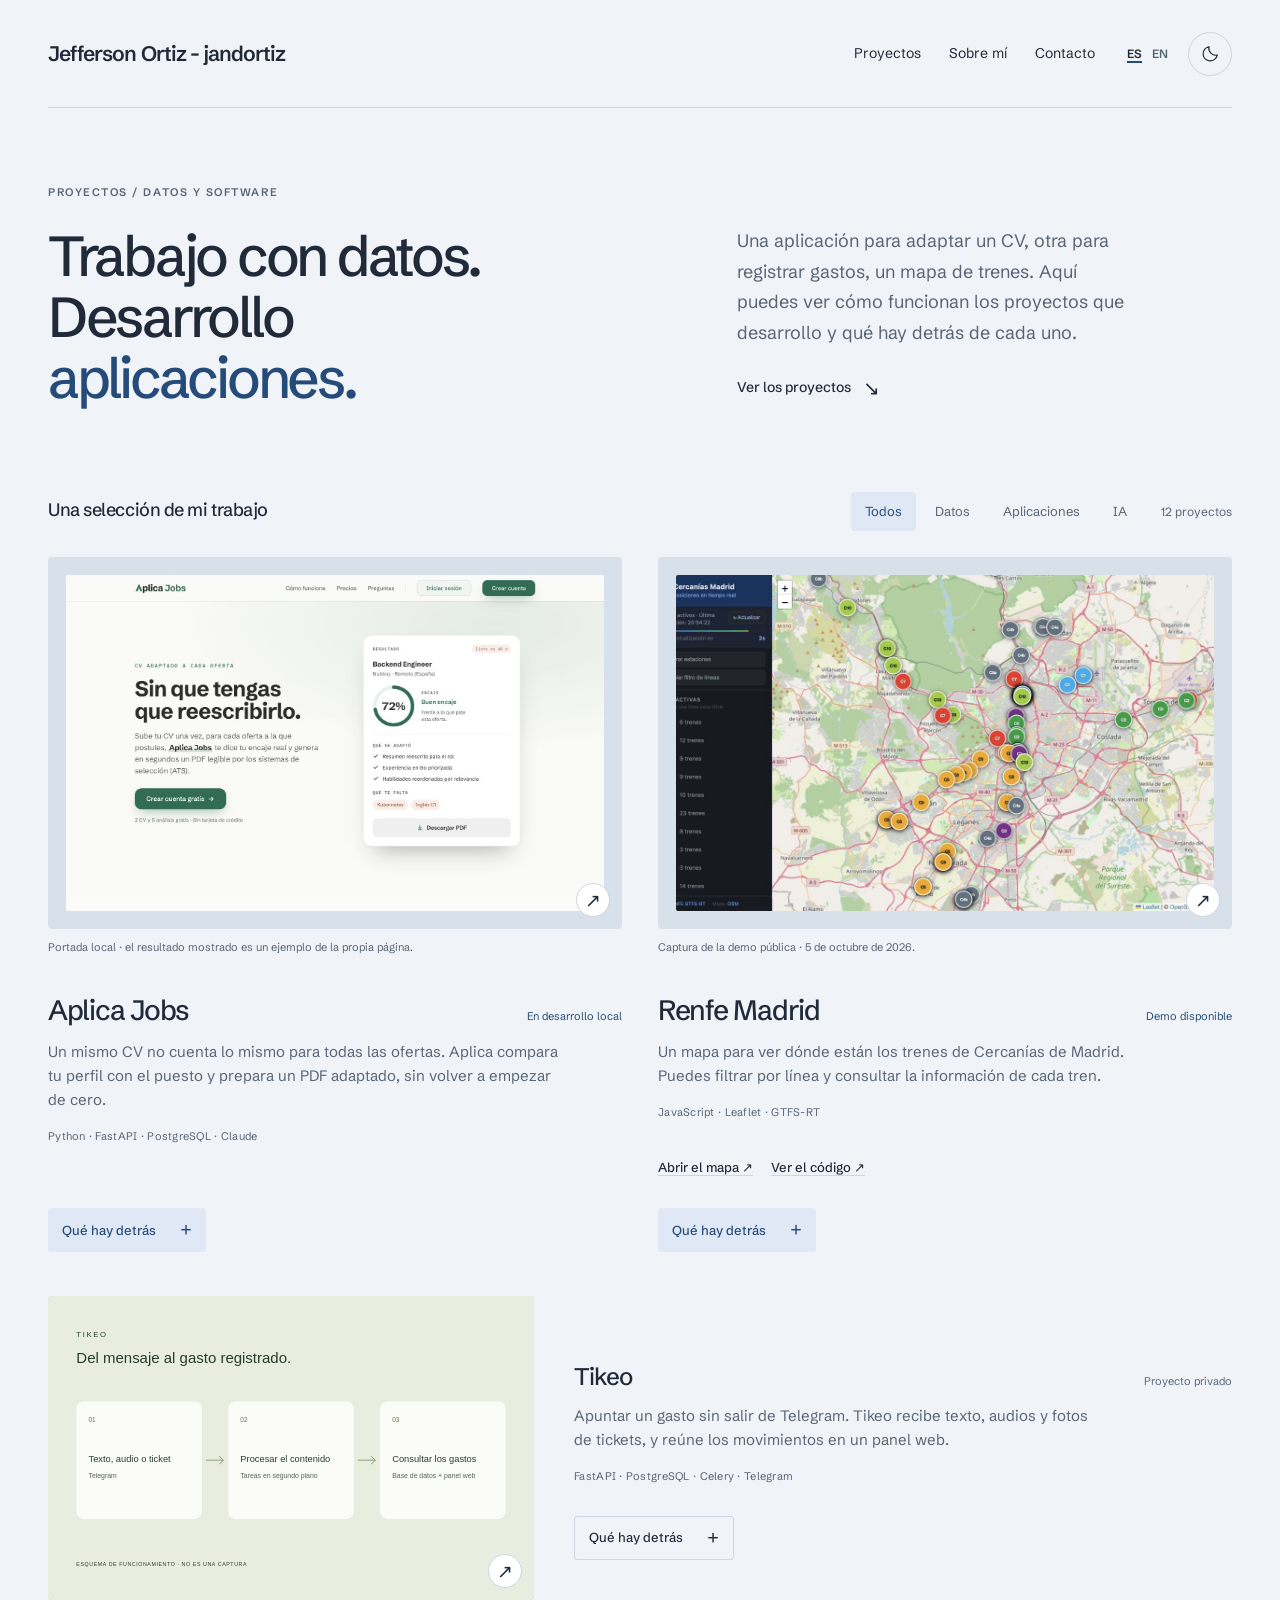
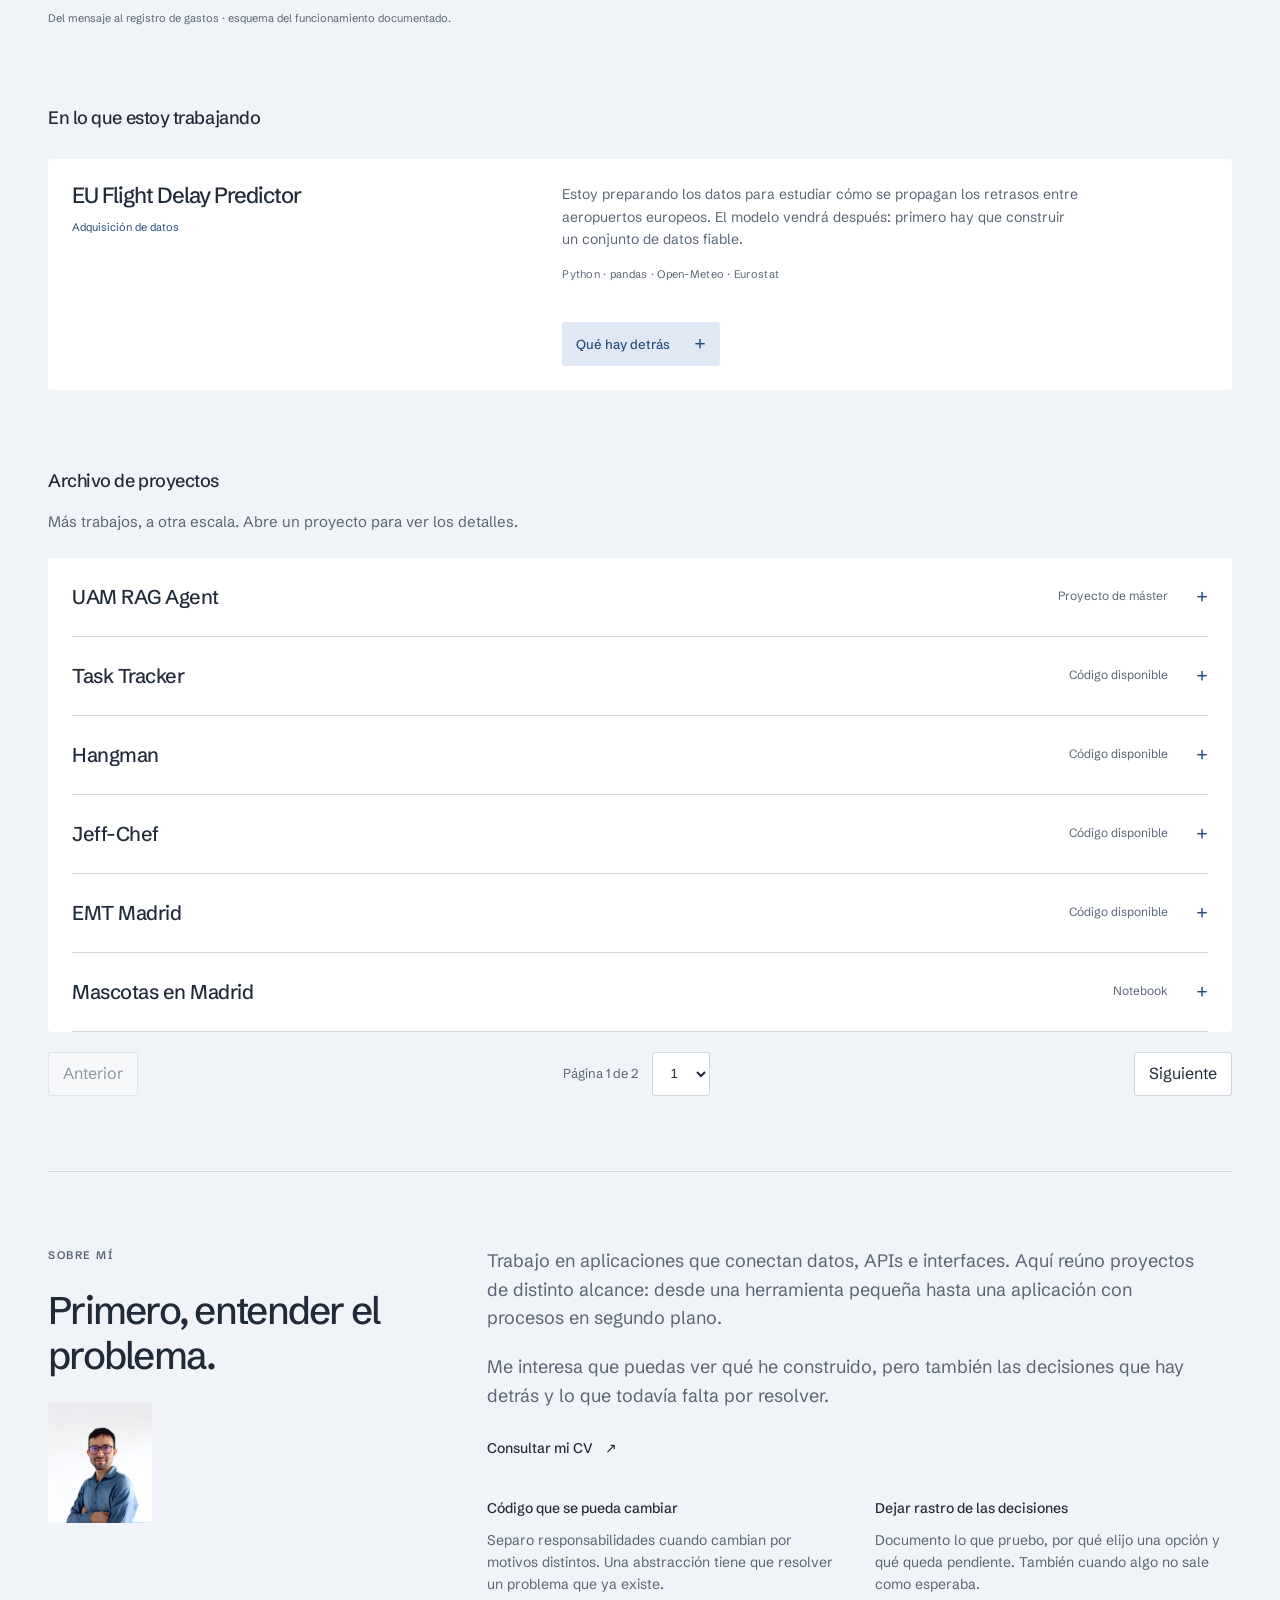
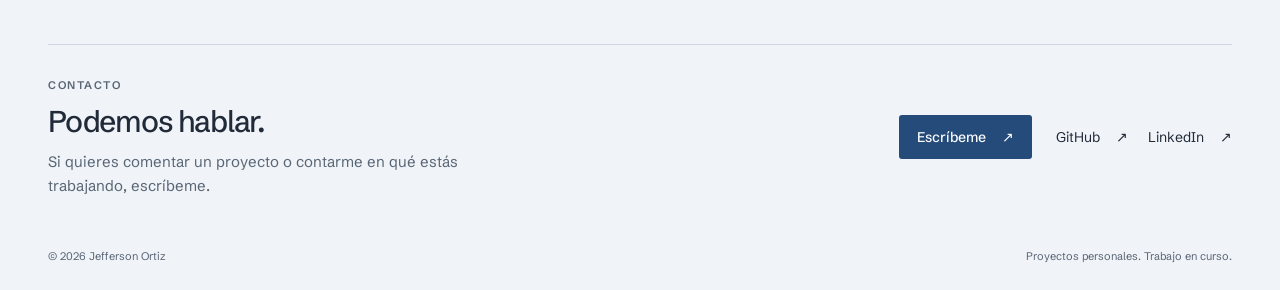
==== commit 7271898a: "feat: add aplica-jobs link, spanish version." ====
--- a/index.html
+++ b/index.html
@@ -63,7 +63,7 @@
       <div data-project-group class="project-grid">
 <article class="project" id="aplica" data-project data-categories="apps ai">
   <figure>
-    <a class="project-image" href="/imgs/projects/aplica.jpg" data-gallery data-alt="Portada de Aplica Jobs con un ejemplo de adaptación de CV" data-caption="Portada local · el resultado mostrado es un ejemplo de la propia página." aria-label="Ampliar imagen de Aplica Jobs">
+    <a class="project-image" href="https://aplicajobs.es" target="_blank" rel="noopener noreferrer" aria-label="Ir a la web de Aplica Jobs (abre aparte)">
       <img src="/imgs/projects/aplica.jpg" alt="Portada de Aplica Jobs con un ejemplo de adaptación de CV" width="1440" height="989" fetchpriority="high" decoding="async">
       <span class="zoom-mark" aria-hidden="true">↗</span>
     </a>
@@ -84,6 +84,7 @@
       <p>El análisis de encaje se corrige con reglas en código después de la respuesta del modelo. No todo se deja a criterio de la IA.</p>
       <h4>Hasta dónde llega</h4>
       <p>Funciona en local. La oferta se introduce como texto; todavía no hay pagos ni una demo pública. Las capturas muestran la portada y sus ejemplos, no una candidatura real.</p>
+      <a class="text-link" href="/imgs/projects/aplica.jpg" data-gallery data-alt="Portada de Aplica Jobs con un ejemplo de adaptación de CV" data-caption="Portada local · el resultado mostrado es un ejemplo de la propia página.">Ver imagen del proyecto <span aria-hidden="true">↗</span></a>
       <a class="text-link" href="/imgs/projects/aplica-process.jpg" data-gallery data-alt="Sección de la portada que explica los tres pasos de Aplica" data-caption="Cómo funciona · captura de la portada local, no de una ejecución del backend.">Ver otra imagen <span aria-hidden="true">↗</span></a>
     </details>
   </div>
--- a/css/styles.css
+++ b/css/styles.css
@@ -1,414 +1,248 @@
-/* ============================================================
-   Design tokens (ver handoff "Degradado sutil" — variante 2a)
-   ============================================================ */
+/* Shared geometry; theme tokens are the only source of interface colours. */
 :root {
-  /* Texto */
-  --color-text: #2f3b47;
-  --color-text-secondary: #54606c;
-  --color-text-tertiary: #5f6b78;
-  --color-text-muted: #7a8592;
-  --color-text-faint: #8894a1;
+  color-scheme: light;
+  --bg: #f0f3f7;
+  --surface: #ffffff;
+  --text: #202a39;
+  --muted: #586575;
+  --line: #cdd6e1;
+  --accent: #244b79;
+  --accent-soft: #dfe8f4;
+  --image-surface: #d8e0ea;
+  --overlay: #10181ce8;
+  --font: 'Portfolio Sans', 'Helvetica Neue', Arial, sans-serif;
+}
+:root[data-theme="dark"] {
+  color-scheme: dark;
+  --bg: #151e2b;
+  --surface: #202c3d;
+  --text: #edf3fb;
+  --muted: #b1c1d5;
+  --line: #3c4f68;
+  --accent: #9cbfed;
+  --accent-soft: #273e5c;
+  --image-surface: #29384d;
+}
+@font-face { font-family: 'Portfolio Sans'; src: url('/fonts/schibsted-grotesk-latin.woff2') format('woff2'); font-style: normal; font-weight: 400 800; font-display: swap; }
+* { box-sizing: border-box; }
+html { scroll-behavior: smooth; scroll-padding-top: 1.5rem; }
+body { margin: 0; background: var(--bg); color: var(--text); font-family: var(--font); line-height: 1.6; }
+button, input { font: inherit; }
+button, a { -webkit-tap-highlight-color: transparent; }
+a { color: inherit; text-underline-offset: .25em; }
+button { cursor: pointer; }
+img { display: block; max-width: 100%; }
+[hidden] { display: none !important; }
+:focus-visible { outline: 3px solid var(--accent); outline-offset: 5px; }
+::selection { background: var(--accent); color: var(--bg); }
+.wrap { width: min(1240px, calc(100% - 96px)); margin-inline: auto; }
+.sr-only { position: absolute; width: 1px; height: 1px; padding: 0; overflow: hidden; clip-path: inset(50%); white-space: nowrap; }
+.skip-link { position: fixed; top: -100px; left: 20px; z-index: 10; background: var(--surface); padding: 12px 20px; }
+.skip-link:focus { top: 12px; }
+.site-header { display: flex; align-items: center; gap: 32px; min-height: 108px; border-bottom: 1px solid var(--line); }
+.wordmark { font-size: 21px; font-weight: 600; letter-spacing: -.045em; text-decoration: none; margin-right: auto; white-space: nowrap; }
+.site-nav { display: flex; align-items: center; gap: 28px; }
+.site-nav a { text-decoration: none; font-size: 14px; }
+.site-nav a:hover, .text-link:hover { color: var(--accent); }
+.utilities { display: flex; align-items: center; gap: 20px; }
+.language { display: flex; gap: 10px; font-size: 12px; font-weight: 600; }
+.language a { text-decoration: none; color: var(--muted); padding-block: 12px; }
+.language [aria-current] { color: var(--text); text-decoration: underline; text-decoration-color: var(--accent); text-decoration-thickness: 2px; }
+.theme-toggle { background: none; color: var(--text); border: 1px solid var(--line); border-radius: 50%; width: 44px; height: 44px; display: grid; place-items: center; }
+.theme-toggle svg { width: 19px; height: 19px; }
+.sun, [data-theme="dark"] .moon { display: none; }
+[data-theme="dark"] .sun { display: block; }
+.hero { padding-block: 76px 70px; display: grid; grid-template-columns: 1.25fr 1fr; gap: 70px; align-items: end; }
+.eyebrow { margin: 0 0 24px; font-size: 11px; font-weight: 600; letter-spacing: .14em; text-transform: uppercase; color: var(--muted); }
+h1 { margin: 0; font-size: clamp(42px, 4.4vw, 66px); line-height: 1.09; font-weight: 500; letter-spacing: -.058em; }
+h1 em { color: var(--accent); font-style: normal; }
+.hero-note { max-width: 390px; padding-bottom: 5px; }
+.hero-note p { font-size: 18px; line-height: 1.7; margin: 0 0 22px; color: var(--muted); }
+.text-link { font-size: 14px; font-weight: 500; text-decoration: none; display: inline-flex; align-items: center; gap: 12px; padding-block: 6px; }
+.arrow { display: inline-block; font-size: 20px; line-height: 1; }
+.section-bar { padding-top: 12px; display: flex; justify-content: space-between; gap: 24px; align-items: baseline; margin-bottom: 26px; }
+.section-bar h2 { font-size: 18px; letter-spacing: -.025em; font-weight: 500; margin: 0; }
+.filter-area { display: flex; gap: 20px; align-items: center; flex-wrap: wrap; }
+.filters { display: flex; gap: 5px; flex-wrap: wrap; }
+.filters button { border: 0; background: transparent; color: var(--muted); font-size: 13px; padding: 9px 14px; border-radius: 4px; }
+.filters button[aria-pressed="true"] { background: var(--accent-soft); color: var(--accent); }
+.result-count { color: var(--muted); font-size: 12px; white-space: nowrap; }
+.project-grid { display: grid; grid-template-columns: 1fr 1fr; gap: 44px 36px; align-items: stretch; }
+.project-grid > .project { padding: 0; }
+.project-grid > .project--wide { padding: 0; }
+.project-grid > .project:not(.project--wide) { display: flex; flex-direction: column; }
+.project-grid > .project:not(.project--wide) .project-copy { display: flex; flex-direction: column; flex: 1; }
+.project-grid > .project:not(.project--wide) details { margin-top: auto; }
+.project-grid > .project:not(.project--wide) figcaption { min-height: 3.2em; }
+/* A filter can leave just one of the paired cards; give it a complete row. */
+.project-grid:has(> .project:not(.project--wide)[hidden]) > .project:not([hidden]):not(.project--wide) { grid-column: 1 / -1; display: grid; grid-template-columns: 1fr 1fr; gap: 32px; align-items: center; }
+.project { min-width: 0; scroll-margin-top: 28px; }
+.project figure { margin: 0; }
+.project-image { display: block; background: var(--image-surface); padding: 18px; overflow: hidden; border-radius: 4px; position: relative; }
+.project-image img { width: 100%; height: auto; aspect-ratio: 16/10; object-fit: cover; object-position: top; border-radius: 2px; transition: transform .25s ease; }
+.project-image:hover img { transform: scale(1.018); }
+.zoom-mark { position: absolute; bottom: 12px; right: 12px; background: var(--surface); color: var(--text); border: 1px solid var(--line); border-radius: 50%; width: 34px; height: 34px; display: grid; place-items: center; font-size: 19px; }
+figcaption { font-size: 11px; color: var(--muted); margin-top: 10px; }
+.project-heading { display: flex; justify-content: space-between; align-items: baseline; gap: 16px; margin-top: 20px; }
+.project h3 { margin: 0; font-size: 28px; line-height: 1.2; letter-spacing: -.045em; font-weight: 500; }
+.status { color: var(--accent); font-size: 11px; line-height: 1.4; text-align: right; }
+.project-description { color: var(--muted); font-size: 15px; margin: 12px 0 16px; max-width: 58ch; }
+.stack { font-size: 11px; color: var(--muted); margin: 0 0 18px; letter-spacing: .025em; }
+.project-links { display: flex; flex-wrap: wrap; gap: 18px; margin-block: 12px; }
+.project-links a { font-size: 13px; font-weight: 500; text-decoration: underline; text-decoration-color: var(--line); padding-block: 6px; }
+.project-links a:hover { color: var(--accent); border-color: var(--accent); }
+.project details { padding-top: 12px; margin-top: 8px; }
+.project summary { cursor: pointer; padding: 10px 14px; min-height: 44px; width: fit-content; border-radius: 3px; background: var(--accent-soft); color: var(--accent); font-size: 13px; font-weight: 500; list-style: none; display: flex; align-items: center; gap: 24px; }
+.project details[open] summary { margin-bottom: 20px; }
+.project summary::-webkit-details-marker { display: none; }
+.project summary::after { content: '+'; font-size: 19px; font-weight: 400; line-height: 1; }
+.project details[open] summary::after { content: '−'; }
+.project details p { color: var(--muted); font-size: 14px; margin: 0 0 16px; }
+.project details h4 { font-size: 12px; margin: 6px 0; font-weight: 600; }
+.project details .text-link:not(:last-child) { margin-inline-end: 28px; }
+.project--wide { grid-column: 1 / -1; display: grid; grid-template-columns: .85fr 1.15fr; align-items: center; gap: 40px; }
+.project--wide h3 { font-size: 24px; }
+.project--wide .status { color: var(--muted); }
+.project--wide summary { background: transparent; color: var(--text); border: 1px solid var(--line); }
+.project--wide .project-heading { margin-top: 0; }
+.project--wide .project-image { padding: 0; }
+.project--wide .project-image img { aspect-ratio: 8/5; object-fit: contain; }
+.collection { margin-top: 65px; }
+.collection-grid { display: grid; grid-template-columns: repeat(2,1fr); gap: 20px; }
+.collection-grid:not(.collection-grid--ongoing) .project-copy { display: flex; flex-direction: column; height: 100%; }
+.collection-grid:not(.collection-grid--ongoing) details { margin-top: auto; }
+.project--small { padding: 24px; background: var(--surface); border-radius: 4px; }
+.project--small h3 { font-size: 22px; }
+.project--small .project-heading { align-items: flex-start; justify-content: flex-start; flex-direction: column; gap: 10px; margin-top: 0; }
+.project--small .status { text-align: left; }
+.project--small .project-description { font-size: 14px; }
+.project--small .mini-image { display: block; margin-bottom: 18px; }
+.project--small .mini-image img { height: 145px; object-fit: contain; background: var(--image-surface); width: 100%; }
+.about { display: grid; grid-template-columns: .65fr 1.35fr; gap: 80px; padding-block: 75px 48px; border-top: 1px solid var(--line); margin-top: 75px; }
+.about h2 { font-size: clamp(30px,3vw,44px); font-weight: 500; letter-spacing: -.045em; line-height: 1.15; margin: 0 0 25px; }
+.about-copy > p { font-size: 18px; color: var(--muted); max-width: 65ch; margin: 0 0 20px; }
+.about-photo { width: 104px; height: 120px; object-fit: cover; border-radius: 3px; margin-top: 26px; }
+.work-notes { display: grid; grid-template-columns: 1fr 1fr; gap: 32px; margin-top: 32px; }
+.work-notes h3 { font-size: 14px; font-weight: 500; margin: 0 0 9px; }
+.work-notes p { font-size: 14px; color: var(--muted); margin: 0; }
+.contact { display: grid; grid-template-columns: minmax(0,1fr) auto; align-items: center; gap: 32px; border-top: 1px solid var(--line); padding-block: 32px; }
+.contact p { color: var(--muted); margin: 0; font-size: 15px; max-width: 54ch; }
+.contact .eyebrow { font-size: 11px; margin-bottom: 10px; }
+.contact h2 { font-size: 30px; font-weight: 500; letter-spacing: -.04em; line-height: 1.2; margin: 0 0 10px; }
+.contact-links, .contact-profiles { display: flex; flex-wrap: wrap; align-items: center; gap: 24px; }
+.contact-links a { display: inline-flex; align-items: center; gap: 8px; min-height: 44px; text-decoration: none; font-size: 14px; }
+.contact-profiles { gap: 20px; }
+.contact-links .contact-email { padding: 10px 18px; background: var(--accent); color: var(--surface); border-radius: 3px; font-weight: 500; }
+.contact-profiles a:hover { color: var(--accent); }
+.site-footer { padding-block: 18px 24px; display: flex; justify-content: space-between; gap: 24px; font-size: 11px; color: var(--muted); }
+.site-footer p { margin: 0; }
+.empty { color: var(--muted); margin-block: 40px; }
+.viewer { border: 1px solid var(--line); border-radius: 6px; background: var(--bg); color: var(--text); width: min(1200px,calc(100% - 32px)); max-height: calc(100dvh - 32px); padding: 20px; overflow-y: auto; }
+.viewer::backdrop { background: var(--overlay); }
+.viewer-head, .viewer-controls { display: flex; align-items: center; justify-content: space-between; gap: 16px; }
+.viewer h2 { font-size: 19px; font-weight: 500; margin: 0; }
+.viewer button { min-width: 44px; min-height: 44px; border: 1px solid var(--line); background: var(--surface); color: var(--text); border-radius: 4px; padding: 8px 14px; }
+.viewer figure { margin: 16px 0; }
+.viewer-image { width: 100%; max-height: 65dvh; object-fit: contain; touch-action: pan-y pinch-zoom; }
+.viewer figcaption { font-size: 13px; }
+.viewer-counter { font-size: 13px; color: var(--muted); }
+.viewer-navigation { display: flex; gap: 8px; }
+body.viewer-open { overflow: hidden; }
+@media (max-width:1000px) {
+  .wrap { width: calc(100% - 56px); }
+  .hero { gap: 36px; padding-block: 60px; }
+  .hero-note p { font-size: 16px; }
+  .section-bar { flex-wrap: wrap; }
+  .project-grid { gap: 40px 24px; }
+  .project-image { padding: 18px; }
+  .project--wide { gap: 28px; }
+  .collection-grid { grid-template-columns: repeat(2,1fr); }
+  .site-nav { gap: 18px; }
+  .site-header { gap: 20px; }
+  .about { gap: 45px; }
+}
+@media (max-width:720px) {
+  .wrap { width: calc(100% - 40px); }
+  .site-header { min-height: 80px; flex-wrap: wrap; gap: 8px 18px; padding-block: 16px; }
+  .wordmark { font-size: 21px; }
+  .wordmark-alias { display: block; font-size: 13px; font-weight: 400; letter-spacing: 0; color: var(--muted); }
+  .wordmark-separator { display: none; }
+  .site-nav { order: 3; width: 100%; justify-content: space-between; padding-top: 10px; }
+  .site-nav a { font-size: 13px; padding-block: 4px; }
+  .utilities { gap: 12px; }
+  .hero { grid-template-columns: 1fr; gap: 28px; padding-block: 46px; }
+  h1 { font-size: clamp(38px,8vw,56px); }
+  .hero-note { max-width: 500px; }
+  .hero-note p { margin-bottom: 12px; }
+  .eyebrow { margin-bottom: 18px; }
+  .project-grid, .collection-grid, .project--wide, .about { grid-template-columns: 1fr; }
+  .project-grid > .project { padding: 0; }
+  .project-grid > .project--wide { padding: 0; }
+  .project-grid:has(> .project:not(.project--wide)[hidden]) > .project:not([hidden]):not(.project--wide) { display: flex; gap: 0; }
+  .project--wide { gap: 20px; }
+  .project h3 { font-size: 25px; }
+  .project--wide h3 { font-size: 23px; }
+  .section-bar { gap: 18px; }
+  .section-bar h2 { font-size: 17px; }
+  .filter-area { gap: 8px; width: 100%; }
+  .filters { gap: 2px; }
+  .filters button { min-height: 44px; padding-inline: 11px; }
+  .result-count { width: 100%; }
+  .project-image { padding: 18px; }
+  .project-heading { margin-top: 18px; }
+  .collection { margin-top: 46px; }
+  .about { gap: 28px; padding-block: 48px; margin-top: 45px; }
+  .about-photo { display: none; }
+  .work-notes { gap: 24px; }
+  .contact { grid-template-columns: 1fr; gap: 22px; padding-block: 28px; }
+  .contact-links { gap: 16px; }
+  .contact-profiles { gap: 12px; }
+  .contact-links .contact-email { padding-inline: 14px; }
+  .site-footer { flex-wrap: wrap; }
+  .viewer { padding: 14px; }
+}
+@media (prefers-reduced-motion: reduce) {
+  html { scroll-behavior: auto; }
+  *, *::before, *::after { transition: none !important; animation: none !important; }
+}
+.collection-grid--ongoing { grid-template-columns: 1fr; }
+.collection-grid--ongoing .project-copy { display: grid; grid-template-columns: 1fr 1.5fr; column-gap: 60px; }
+.collection-grid--ongoing .project-heading { grid-column: 1; grid-row: 1 / 3; }
+.collection-grid--ongoing .project-description { margin-top: 0; }
+.collection-grid--ongoing .project-description, .collection-grid--ongoing .stack, .collection-grid--ongoing details { grid-column: 2; }
+@media (max-width:720px) {
+  .collection-grid--ongoing .project-copy { display: block; }
+  .collection-grid--ongoing .project-description { margin-top: 14px; }
+}
+@media (max-width:720px), (pointer:coarse) {
+  .site-nav a, .language a, .project-links a, .text-link, .contact-links a { min-height: 44px; display: inline-flex; align-items: center; }
+}
 
-  /* Acento (verde/teal) */
-  --color-accent: #4a8a86;
-  --color-accent-dark: #3a6d6a;
-  --highlight-strong: rgba(74, 138, 134, 0.30);
-  --highlight-soft: rgba(74, 138, 134, 0.24);
-
-  /* Superficies y bordes */
-  --color-card-bg: #f2f5f8;
-  --color-card-border: #dbe2e9;
-  --color-card-border-hover: #cdd6df;
-  --color-footer-bg: #e1e6ec;
-  --color-border: #d5dce3;
-  --color-border-strong: #cbd4dd;
-  --color-avatar-bg: #dde3ea;
-
-  /* Botones */
-  --color-btn-dark: #2f3b47;
-  --color-btn-dark-hover: #262f38;
-  --color-btn-dark-text: #eef2f6;
-
-  /* Fondo degradado global */
-  --bg-gradient:
-    radial-gradient(900px 400px at 50% -80px, rgba(74, 138, 134, 0.15), rgba(74, 138, 134, 0) 72%),
-    linear-gradient(180deg, #f6f8fb 0%, #eef2f6 46%, #e7edf2 100%);
-
-  /* Tipografías */
-  --font-heading: "Space Grotesk", sans-serif;
-  --font-body: "DM Sans", sans-serif;
-  --font-mono: "JetBrains Mono", monospace;
-
-  /* Radios */
-  --radius-card: 12px;
-  --radius-btn: 9px;
-  --radius-pill: 20px;
-
-  /* Sombras */
-  --shadow-avatar: 0 0 0 6px rgba(255, 255, 255, 0.55), 0 6px 20px rgba(40, 55, 70, 0.12);
-  --shadow-card-hover: 0 8px 24px rgba(40, 55, 70, 0.10);
-
-  --transition: 0.25s ease;
-}
-
-
-/* ========================
-   Reset y base
-   ======================== */
-*, *::before, *::after {
-  box-sizing: border-box;
-  margin: 0;
-  padding: 0;
-}
-
-html {
-  scroll-behavior: smooth;
-}
-
-body {
-  font-family: var(--font-body);
-  color: var(--color-text);
-  -webkit-font-smoothing: antialiased;
-  min-height: 100vh;
-  background: var(--bg-gradient);
-  background-attachment: fixed;
-}
-
-a {
-  text-decoration: none;
-  color: inherit;
-  transition: color var(--transition);
-}
-
-img {
-  display: block;
-}
-
-/* Contenedor central */
-.wrap {
-  max-width: 1080px;
-  margin: 0 auto;
-}
-
-/* Resaltado tipo marcador suave */
-.mark {
-  background: linear-gradient(transparent 62%, var(--highlight-strong) 0);
-  padding: 0 0.12em;
-}
-
-.mark--soft {
-  background: linear-gradient(transparent 64%, var(--highlight-soft) 0);
-  padding: 0;
-}
-
-
-/* ========================
-   Navbar
-   ======================== */
-.navbar {
-  display: flex;
-  align-items: center;
-  justify-content: space-between;
-  padding: 26px 48px;
-}
-
-.logo {
-  font-family: var(--font-heading);
-  font-weight: 700;
-  font-size: 20px;
-  color: var(--color-text);
-}
-
-.logo-suffix {
-  color: var(--color-accent);
-}
-
-.nav-links {
-  list-style: none;
-  display: flex;
-  gap: 30px;
-  font-size: 15px;
-}
-
-.nav-links a {
-  color: var(--color-text-tertiary);
-}
-
-.nav-links a:hover {
-  color: var(--color-text);
-}
-
-
-/* ========================
-   Hero
-   ======================== */
-.hero {
-  max-width: 720px;
-  margin: 0 auto;
-  padding: 64px 48px 52px;
-  text-align: center;
-}
-
-.hero-avatar {
-  width: 92px;
-  height: 92px;
-  border-radius: 50%;
-  overflow: hidden;
-  margin: 0 auto 24px;
-  background: var(--color-avatar-bg);
-  box-shadow: var(--shadow-avatar);
-}
-
-.hero-avatar img {
-  width: 100%;
-  height: 100%;
-  object-fit: cover;
-}
-
-.hero-kicker {
-  font-family: var(--font-mono);
-  font-size: 12px;
-  letter-spacing: 0.18em;
-  color: var(--color-accent);
-  margin-bottom: 16px;
-}
-
-.hero-title {
-  font-family: var(--font-heading);
-  font-weight: 700;
-  font-size: 52px;
-  line-height: 1.05;
-  letter-spacing: -0.02em;
-  margin-bottom: 8px;
-}
-
-.hero-handle {
-  font-family: var(--font-mono);
-  font-size: 14px;
-  color: var(--color-accent);
-  margin-bottom: 20px;
-}
-
-.hero-text {
-  font-size: 18px;
-  line-height: 1.6;
-  color: var(--color-text-secondary);
-  max-width: 560px;
-  margin: 0 auto 30px;
-}
-
-.hero-actions {
-  display: flex;
-  gap: 14px;
-  justify-content: center;
-  flex-wrap: wrap;
-}
-
-/* Botones */
-.btn {
-  display: inline-block;
-  font-size: 15px;
-  padding: 12px 26px;
-  border-radius: var(--radius-btn);
-  transition: background-color var(--transition);
-}
-
-.btn--primary {
-  background: var(--color-btn-dark);
-  color: var(--color-btn-dark-text);
-}
-
-.btn--primary:hover {
-  background: var(--color-btn-dark-hover);
-}
-
-
-/* ========================
-   Chips de stack (skills)
-   ======================== */
-.skills {
-  display: flex;
-  gap: 10px;
-  justify-content: center;
-  flex-wrap: wrap;
-  padding: 0 48px 8px;
-}
-
-.chip {
-  font-family: var(--font-mono);
-  font-size: 12.5px;
-  padding: 8px 16px;
-  border-radius: var(--radius-pill);
-  background: rgba(255, 255, 255, 0.7);
-  border: 1px solid var(--color-border);
-  color: var(--color-text-secondary);
-}
-
-.chip--featured {
-  background: rgba(74, 138, 134, 0.10);
-  border-color: rgba(74, 138, 134, 0.35);
-  color: var(--color-accent-dark);
-}
-
-
-/* ========================
-   Proyectos (carrusel)
-   ======================== */
-.projects {
-  padding: 36px 48px 60px;
-}
-
-.projects-header {
-  display: flex;
-  align-items: baseline;
-  justify-content: space-between;
-  gap: 16px;
-  margin-bottom: 20px;
-}
-
-.projects-header h2 {
-  font-family: var(--font-heading);
-  font-weight: 500;
-  font-size: 22px;
-  margin-bottom: 4px;
-}
-
-.projects-subtitle {
-  font-size: 14px;
-  color: var(--color-text-muted);
-}
-
-.projects-hint {
-  font-family: var(--font-mono);
-  font-size: 12px;
-  color: var(--color-text-faint);
-  white-space: nowrap;
-}
-
-/* Pista horizontal con scroll-snap */
-.carousel {
-  display: flex;
-  gap: 20px;
-  overflow-x: auto;
-  padding: 2px 2px 18px;
-  scroll-snap-type: x mandatory;
-  -webkit-overflow-scrolling: touch;
-  scrollbar-color: rgba(74, 138, 134, 0.35) transparent;
-}
-
-.carousel::-webkit-scrollbar {
-  height: 10px;
-}
-
-.carousel::-webkit-scrollbar-thumb {
-  background: rgba(74, 138, 134, 0.35);
-  border-radius: var(--radius-pill);
-}
-
-/* Tarjeta de proyecto (toda la tarjeta es un enlace) */
-.project-card {
-  flex: 0 0 300px;
-  scroll-snap-align: start;
-  display: block;
-  background: var(--color-card-bg);
-  border: 1px solid var(--color-card-border);
-  border-radius: var(--radius-card);
-  padding: 24px;
-  transition: box-shadow var(--transition), border-color var(--transition);
-}
-
-.project-card:hover {
-  box-shadow: var(--shadow-card-hover);
-  border-color: var(--color-card-border-hover);
-}
-
-.card-tag {
-  font-family: var(--font-mono);
-  font-size: 11px;
-  color: var(--color-accent);
-  margin-bottom: 14px;
-}
-
-.card-title {
-  font-family: var(--font-heading);
-  font-weight: 500;
-  font-size: 17px;
-  margin-bottom: 8px;
-}
-
-.card-desc {
-  font-size: 13.5px;
-  line-height: 1.55;
-  color: var(--color-text-tertiary);
-  margin-bottom: 16px;
-}
-
-.card-stack {
-  font-family: var(--font-mono);
-  font-size: 11px;
-  color: var(--color-text-faint);
-}
-
-
-/* ========================
-   Footer
-   ======================== */
-.footer {
-  background: var(--color-footer-bg);
-  border-top: 1px solid var(--color-border);
-}
-
-.footer-content {
-  display: flex;
-  align-items: center;
-  justify-content: center;
-  gap: 16px;
-  flex-wrap: wrap;
-  padding: 36px 48px;
-}
-
-.footer-icon {
-  width: 22px;
-  height: 22px;
-  opacity: 0.65;
-  transition: opacity var(--transition);
-}
-
-.footer-content a:hover .footer-icon {
-  opacity: 1;
-}
-
-
-/* ========================
-   Responsive
-   ======================== */
-@media (max-width: 720px) {
-  .navbar {
-    padding: 20px 24px;
-  }
-
-  .nav-links {
-    gap: 18px;
-    font-size: 14px;
-  }
-
-  .hero {
-    padding: 48px 24px 40px;
-  }
-
-  .hero-title {
-    font-size: 36px;
-  }
-
-  .skills {
-    padding: 0 24px 8px;
-  }
-
-  .projects {
-    padding: 28px 24px 48px;
-  }
-
-  .footer-content {
-    padding: 28px 24px;
-  }
-}
+/* The secondary collection is an index, not a second gallery of large cards. */
+.archive-intro { color: var(--muted); margin: -12px 0 24px; font-size: 15px; }
+.archive-list { background: var(--surface); padding: 0 24px; border-radius: 4px; scroll-margin-top: 24px; }
+.archive-project { border-bottom: 1px solid var(--line); }
+.archive-project:last-of-type { border-bottom: 0; }
+.archive-project details { padding: 0; margin: 0; }
+.archive-project summary { width: 100%; min-height: 78px; padding: 18px 0; margin: 0; background: none; color: var(--text); border-radius: 0; gap: 28px; }
+.archive-project summary h3 { flex: 1; display: flex; justify-content: space-between; align-items: center; gap: 20px; font-size: 20px; letter-spacing: -.025em; }
+.archive-project .status { color: var(--muted); font-size: 12px; letter-spacing: 0; font-weight: 400; }
+.archive-project summary::after { color: var(--accent); }
+.archive-project details[open] summary { margin: 0; }
+.archive-content { max-width: 78ch; padding: 0 0 26px; }
+.archive-content .project-description { max-width: none; margin-top: 0; font-size: 16px; }
+.archive-content .project-links { margin-bottom: 24px; }
+.pagination { display: flex; align-items: center; justify-content: space-between; gap: 20px; padding-top: 20px; }
+.pagination > div { display: flex; align-items: center; gap: 14px; }
+.pagination button, .pagination select { min-height: 44px; padding: 8px 14px; color: var(--text); background: var(--surface); border: 1px solid var(--line); border-radius: 3px; }
+.pagination button:disabled { opacity: .45; cursor: default; }
+.pagination [role="status"] { font-size: 13px; color: var(--muted); }
+@media (max-width:720px) {
+  .archive-list { padding-inline: 18px; }
+  .archive-project summary { gap: 16px; }
+  .archive-project summary h3 { flex-direction: column; align-items: flex-start; gap: 7px; font-size: 19px; }
+  .archive-project .status { text-align: left; }
+  .pagination { gap: 8px; flex-wrap: wrap; }
+  .pagination > div { gap: 8px; }
+  .pagination button, .pagination select { padding-inline: 10px; }
+}
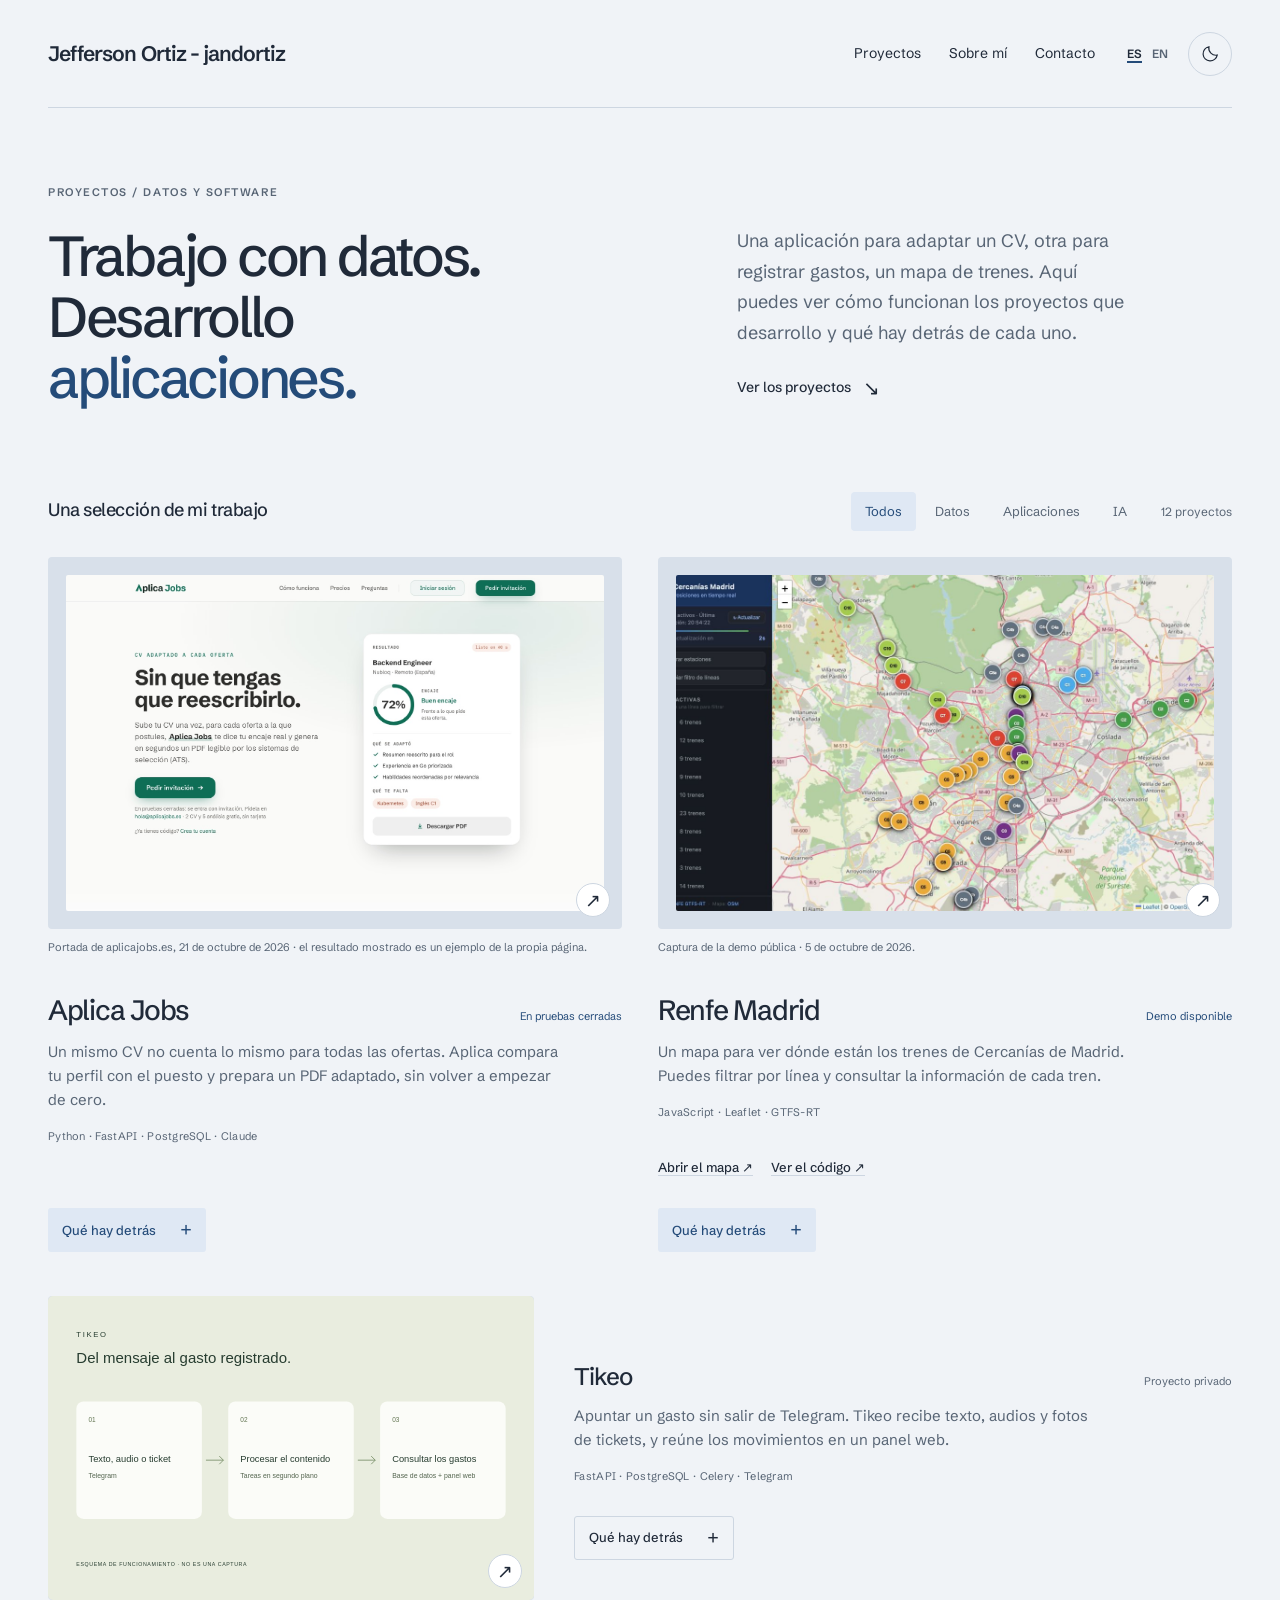
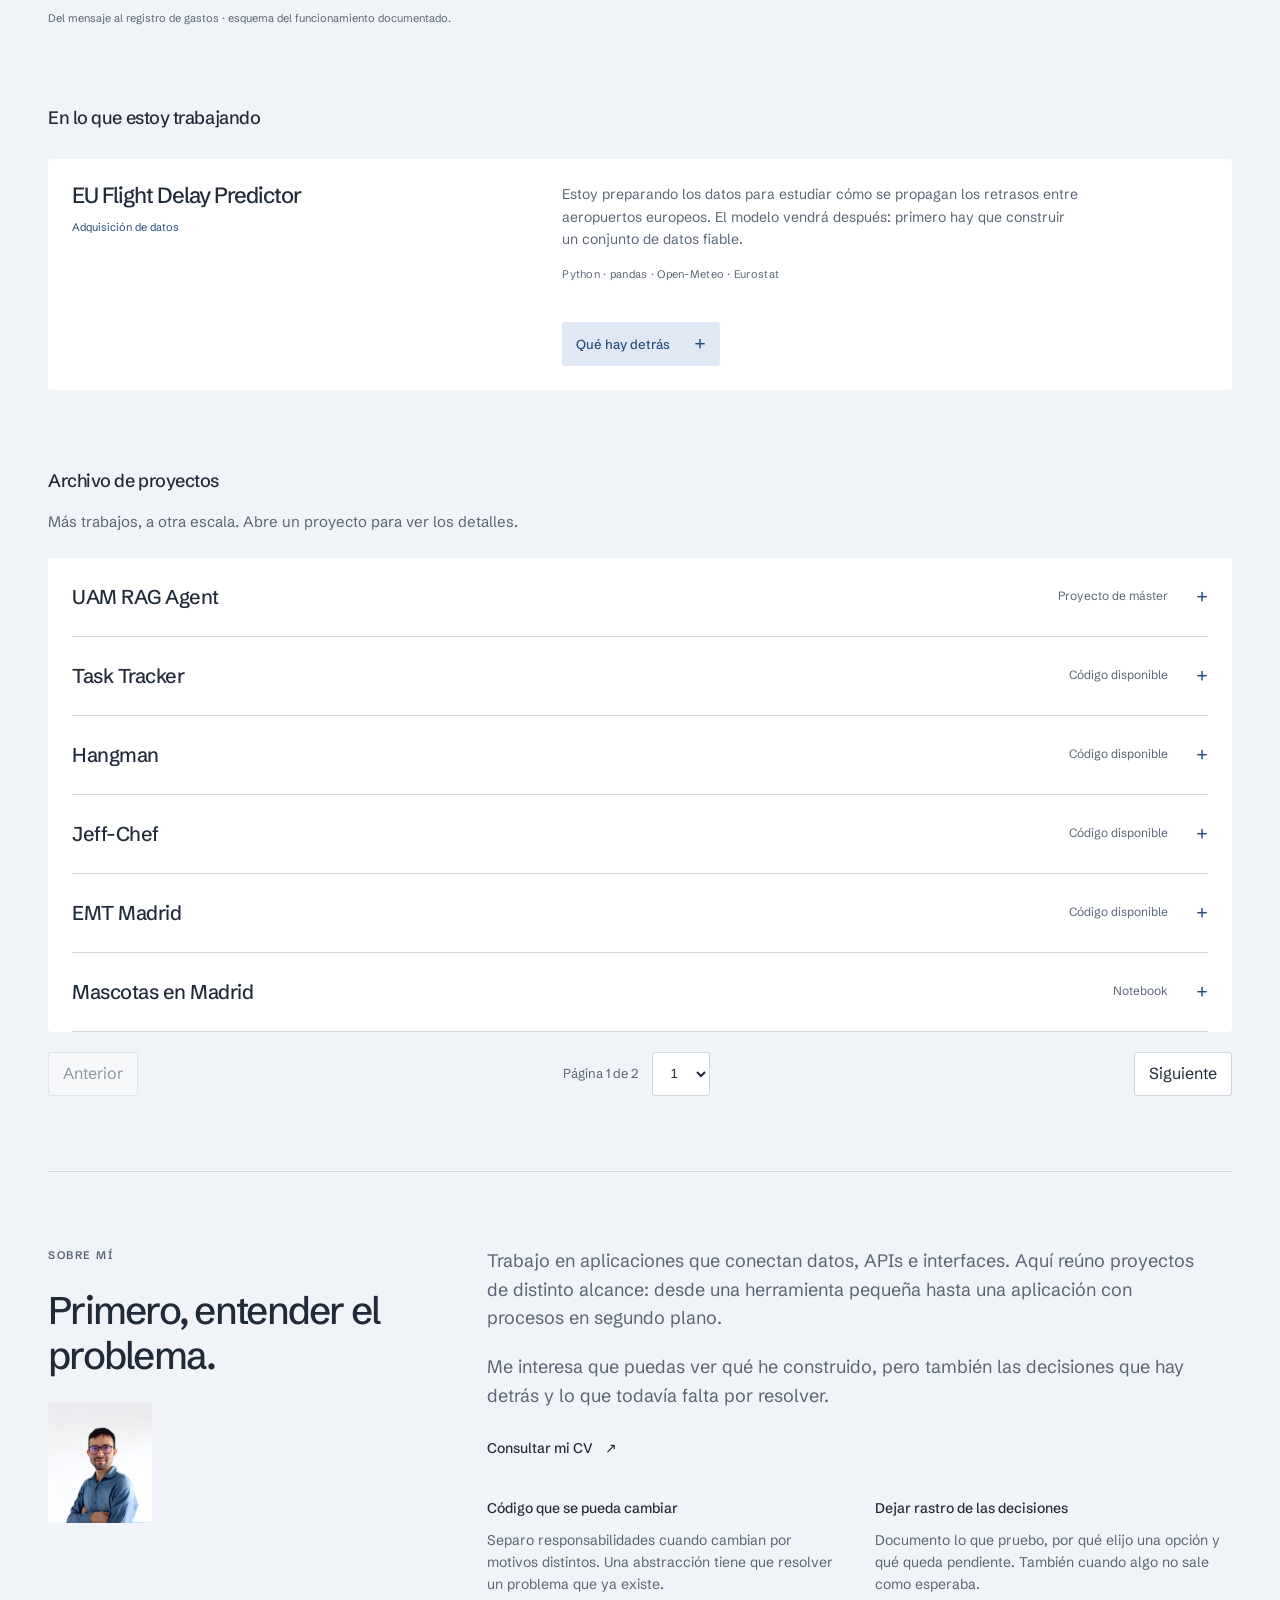
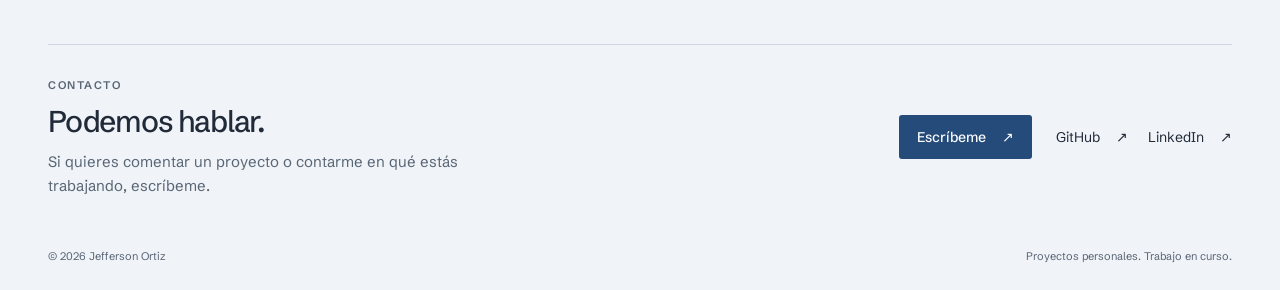
==== commit 808cbd20: "refactor: update the aplica jobs project information." ====
--- a/index.html
+++ b/index.html
@@ -64,15 +64,15 @@
 <article class="project" id="aplica" data-project data-categories="apps ai">
   <figure>
     <a class="project-image" href="https://aplicajobs.es" target="_blank" rel="noopener noreferrer" aria-label="Ir a la web de Aplica Jobs (abre aparte)">
-      <img src="/imgs/projects/aplica.jpg" alt="Portada de Aplica Jobs con un ejemplo de adaptación de CV" width="1440" height="989" fetchpriority="high" decoding="async">
+      <img src="/imgs/projects/aplica-live.jpg" alt="Portada de Aplica Jobs con un ejemplo de adaptación de CV" width="1440" height="989" fetchpriority="high" decoding="async">
       <span class="zoom-mark" aria-hidden="true">↗</span>
     </a>
-    <figcaption>Portada local · el resultado mostrado es un ejemplo de la propia página.</figcaption>
+    <figcaption>Portada de aplicajobs.es, 21 de octubre de 2026 · el resultado mostrado es un ejemplo de la propia página.</figcaption>
   </figure>
   <div class="project-copy">
     <div class="project-heading">
       <h3>Aplica Jobs</h3>
-      <span class="status">En desarrollo local</span>
+      <span class="status">En pruebas cerradas</span>
     </div>
     <p class="project-description">Un mismo CV no cuenta lo mismo para todas las ofertas. Aplica compara tu perfil con el puesto y prepara un PDF adaptado, sin volver a empezar de cero.</p>
     <p class="stack">Python · FastAPI · PostgreSQL · Claude</p>
@@ -83,9 +83,9 @@
       <h4>Una decisión importante</h4>
       <p>El análisis de encaje se corrige con reglas en código después de la respuesta del modelo. No todo se deja a criterio de la IA.</p>
       <h4>Hasta dónde llega</h4>
-      <p>Funciona en local. La oferta se introduce como texto; todavía no hay pagos ni una demo pública. Las capturas muestran la portada y sus ejemplos, no una candidatura real.</p>
-      <a class="text-link" href="/imgs/projects/aplica.jpg" data-gallery data-alt="Portada de Aplica Jobs con un ejemplo de adaptación de CV" data-caption="Portada local · el resultado mostrado es un ejemplo de la propia página.">Ver imagen del proyecto <span aria-hidden="true">↗</span></a>
-      <a class="text-link" href="/imgs/projects/aplica-process.jpg" data-gallery data-alt="Sección de la portada que explica los tres pasos de Aplica" data-caption="Cómo funciona · captura de la portada local, no de una ejecución del backend.">Ver otra imagen <span aria-hidden="true">↗</span></a>
+      <p>Está publicada en aplicajobs.es, en pruebas cerradas: se entra con invitación. La oferta se pega como texto y todavía no se pueden comprar créditos en línea. Las capturas muestran la portada y sus ejemplos, no una candidatura real.</p>
+      <a class="text-link" href="/imgs/projects/aplica-live.jpg" data-gallery data-alt="Portada de Aplica Jobs con un ejemplo de adaptación de CV" data-caption="Portada de aplicajobs.es, 21 de octubre de 2026 · el resultado mostrado es un ejemplo de la propia página.">Ver imagen del proyecto <span aria-hidden="true">↗</span></a>
+      <a class="text-link" href="/imgs/projects/aplica-live-process.jpg" data-gallery data-alt="Sección de la portada que explica los tres pasos de Aplica" data-caption="Cómo funciona · captura de la portada publicada, no de una ejecución del backend.">Ver otra imagen <span aria-hidden="true">↗</span></a>
     </details>
   </div>
 </article>
